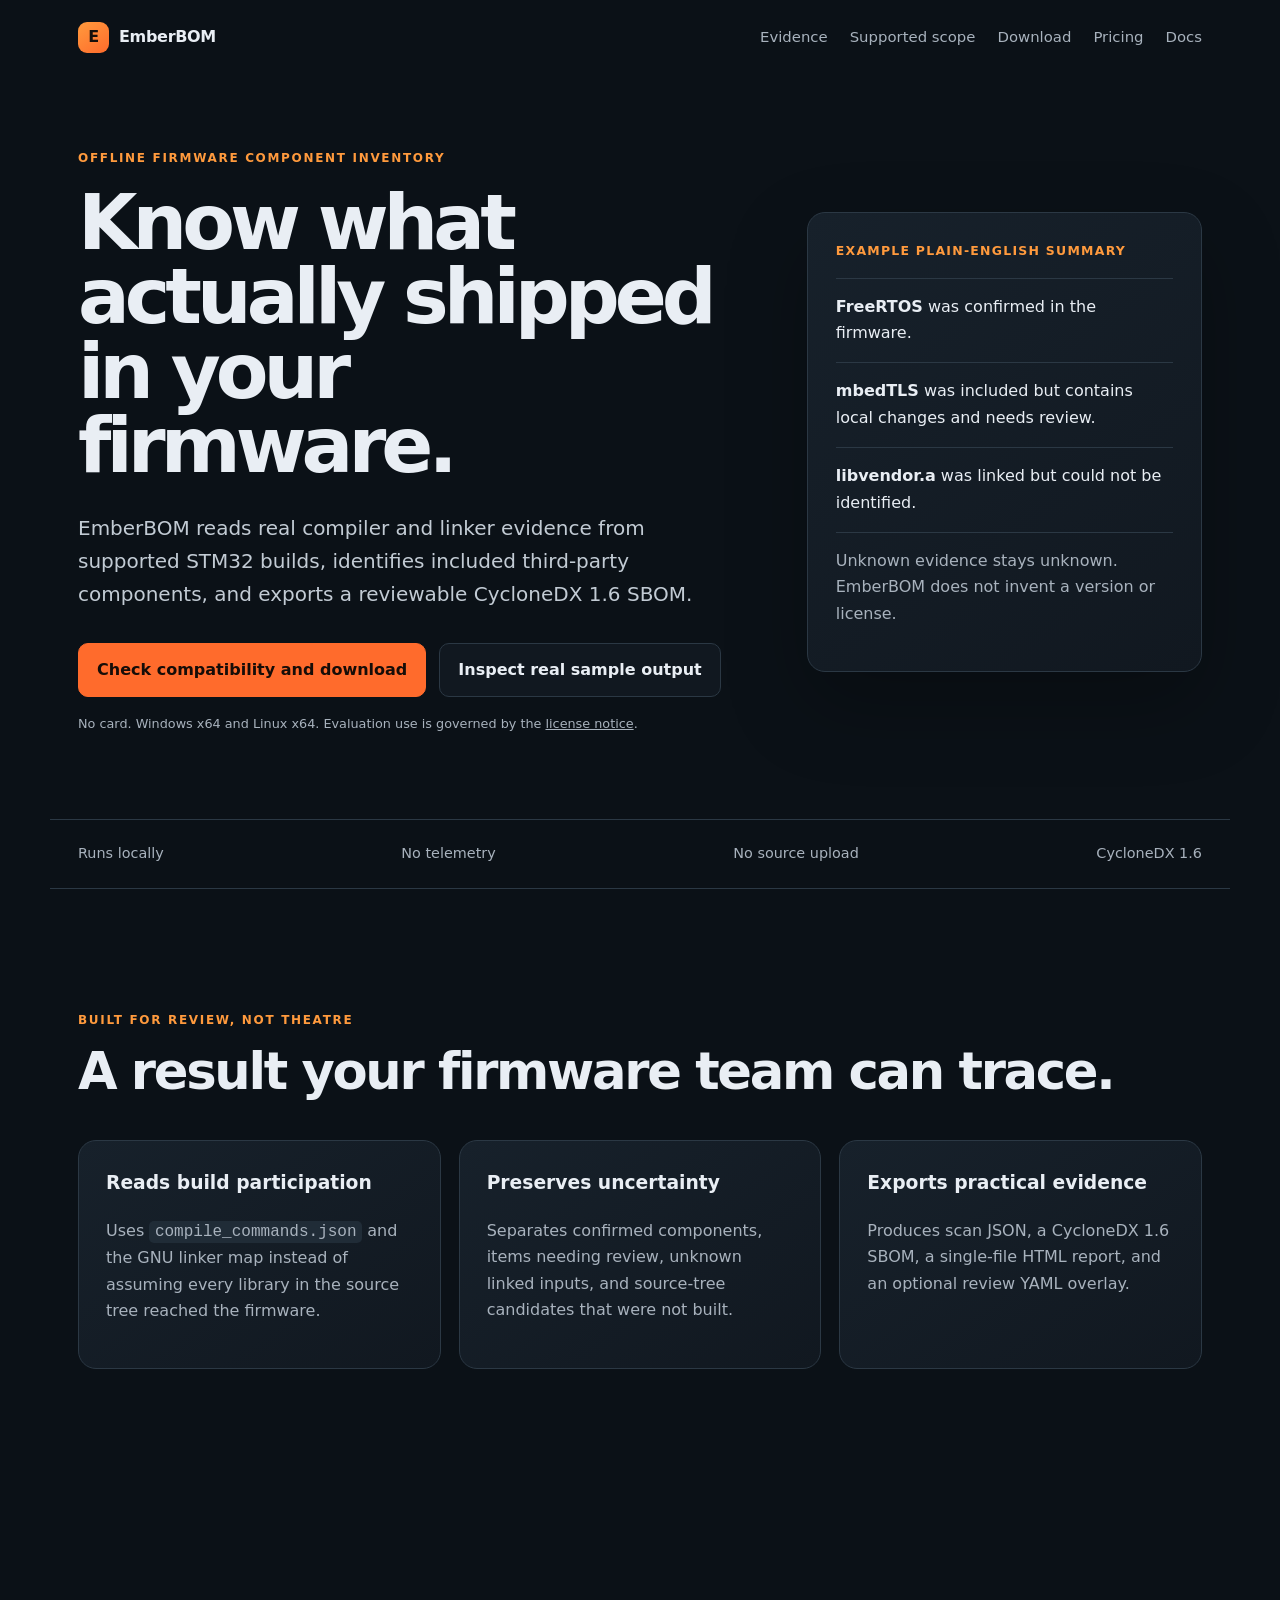
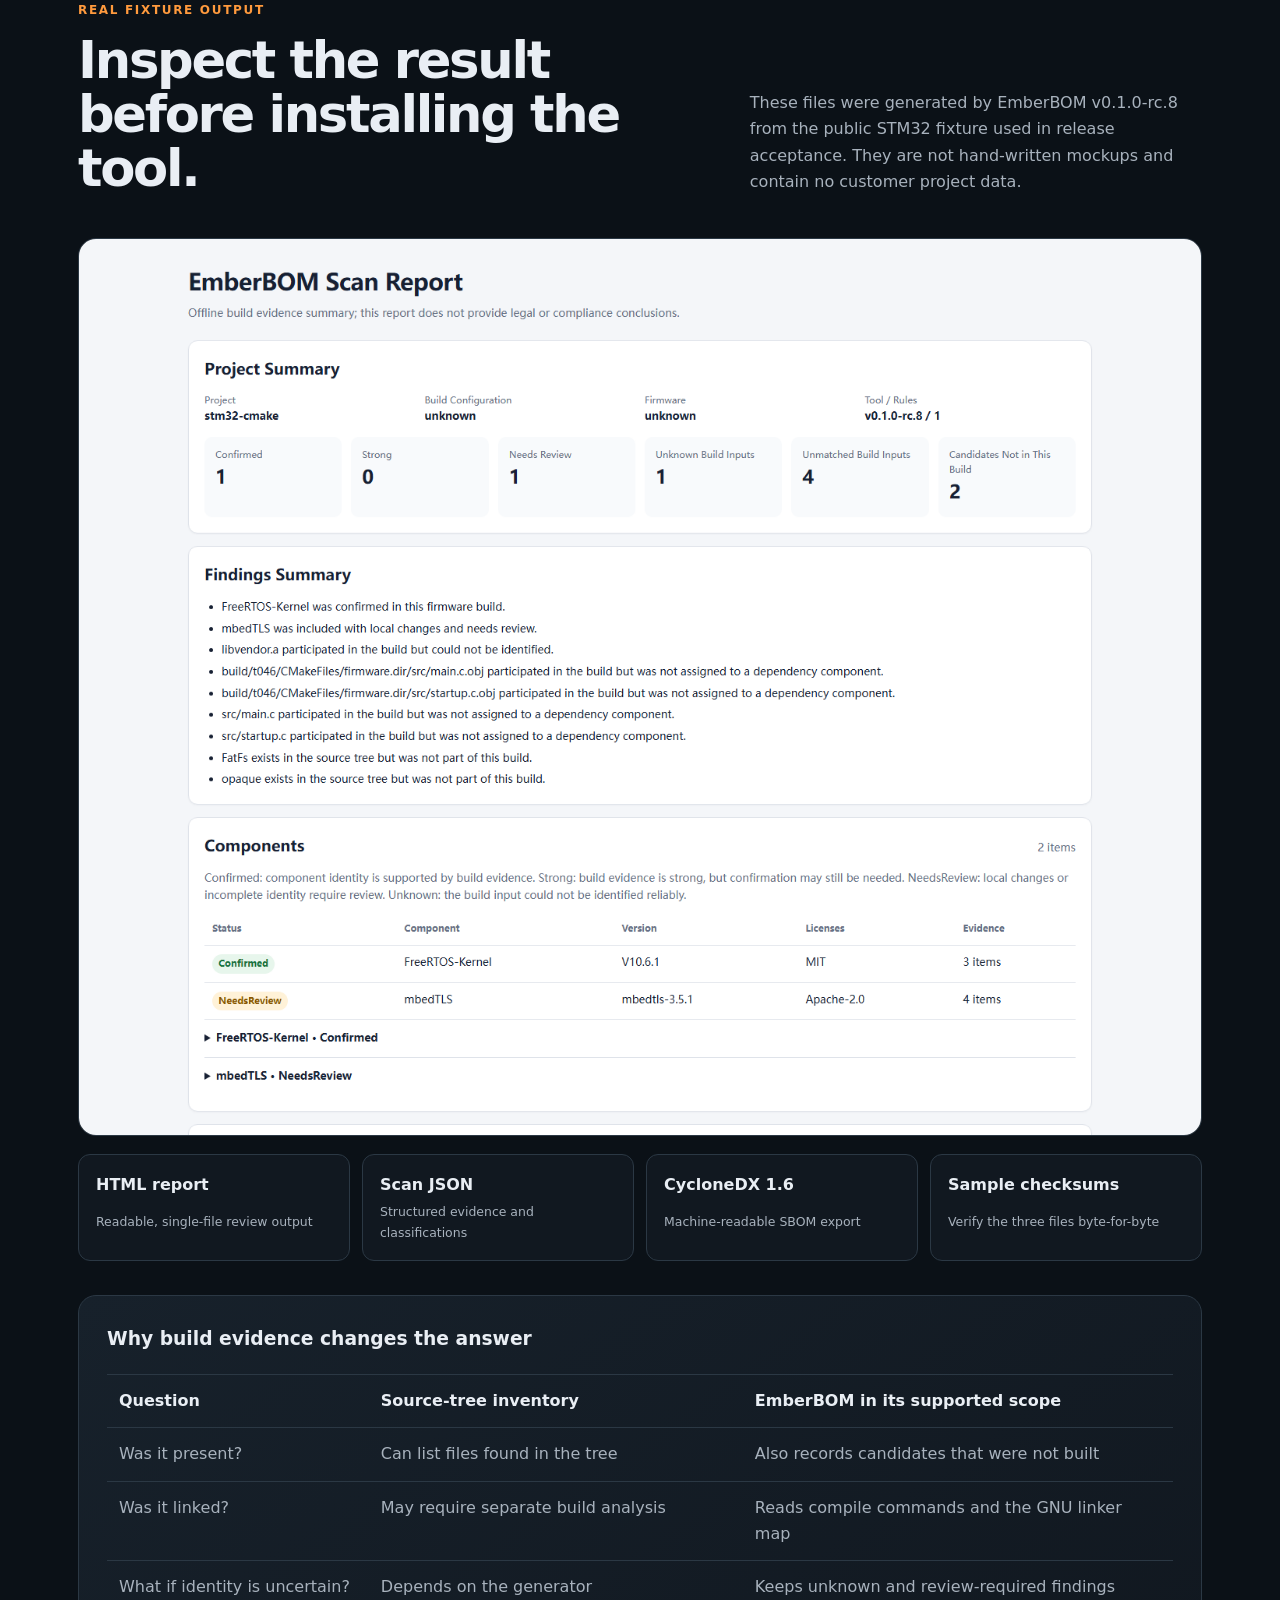
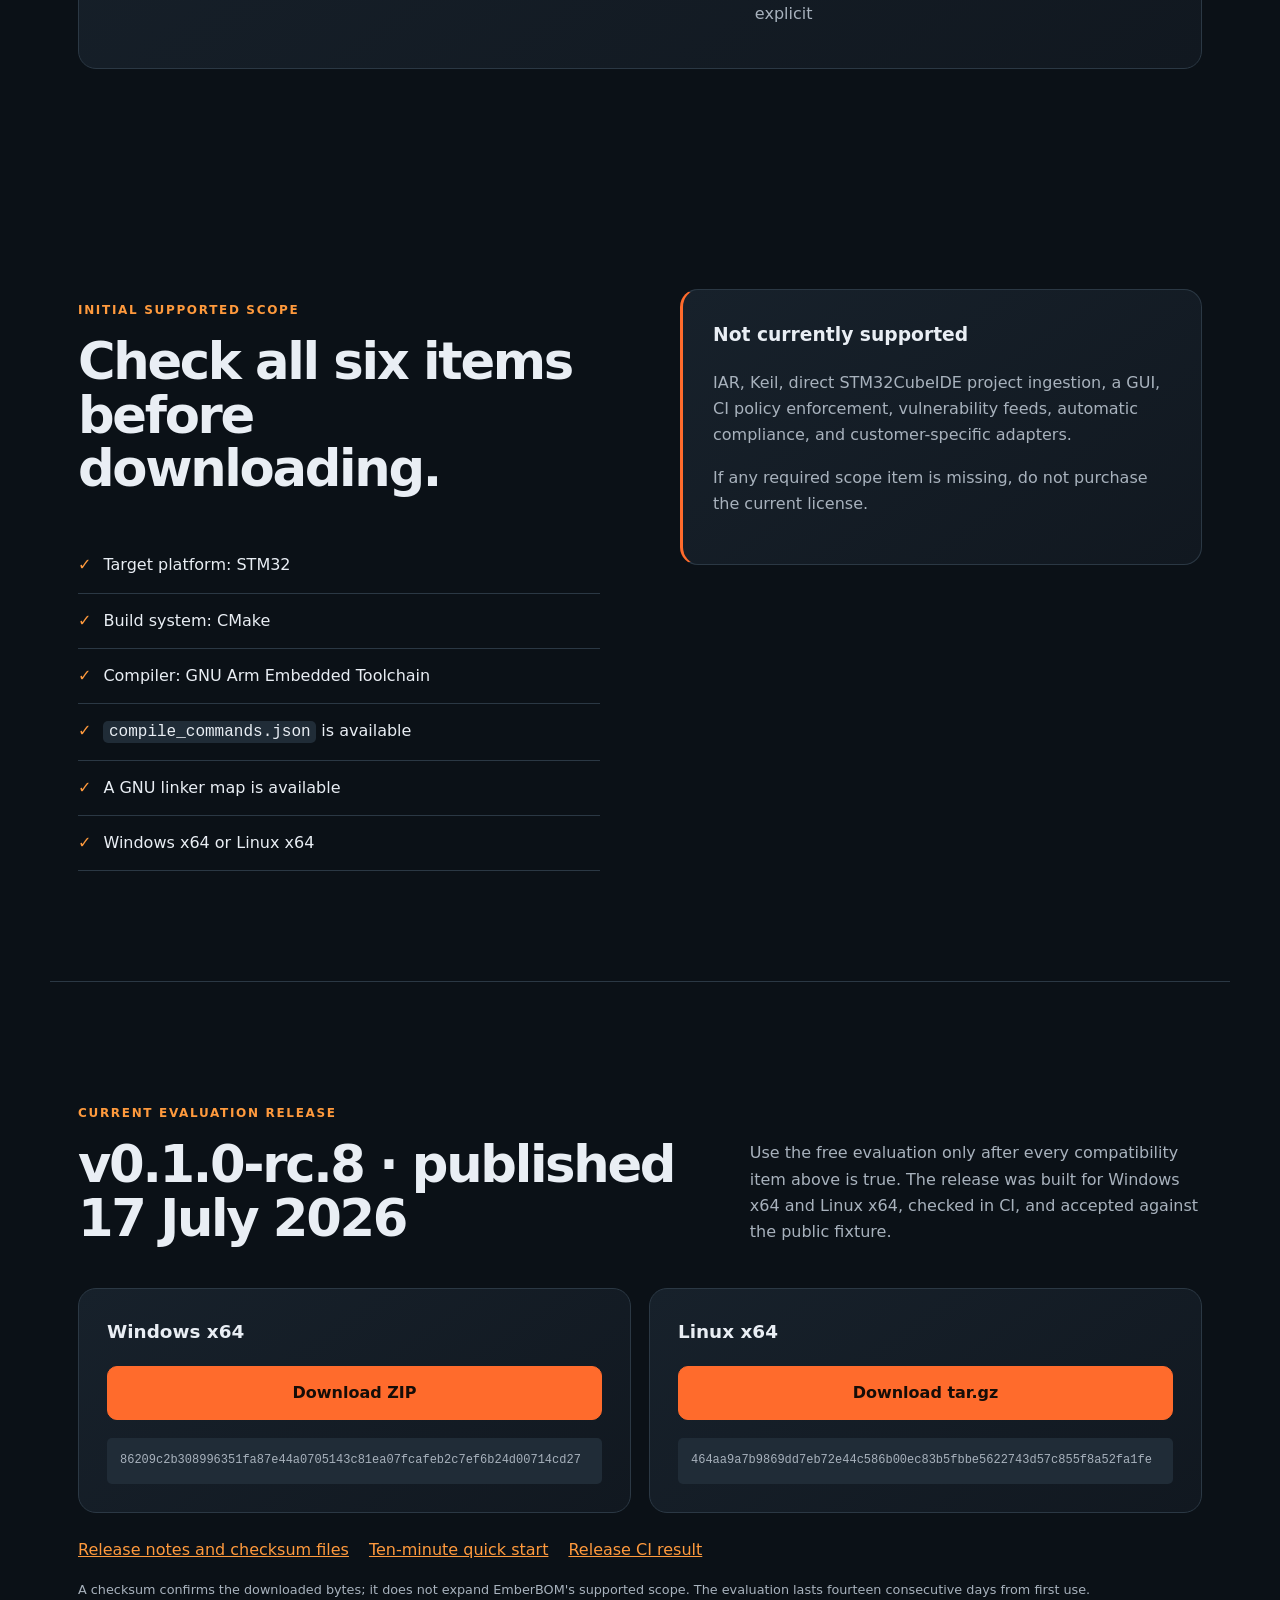
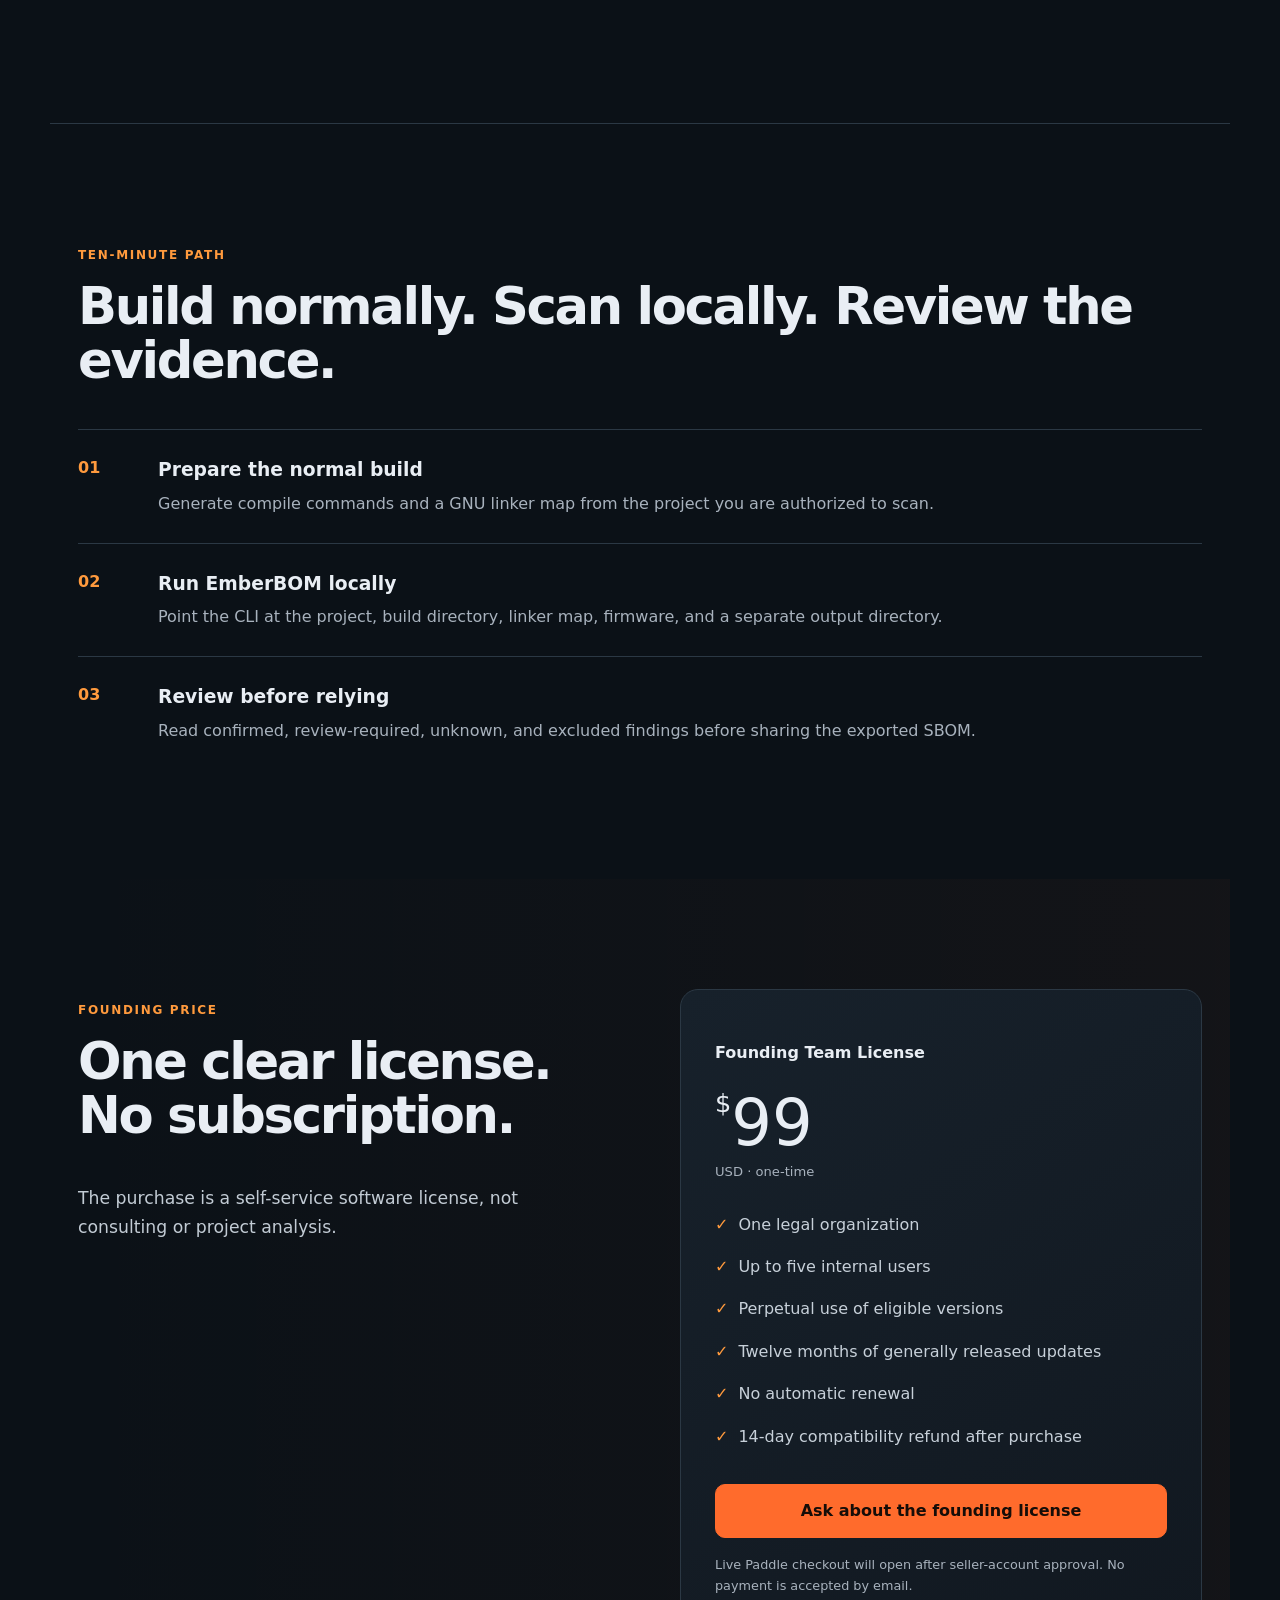
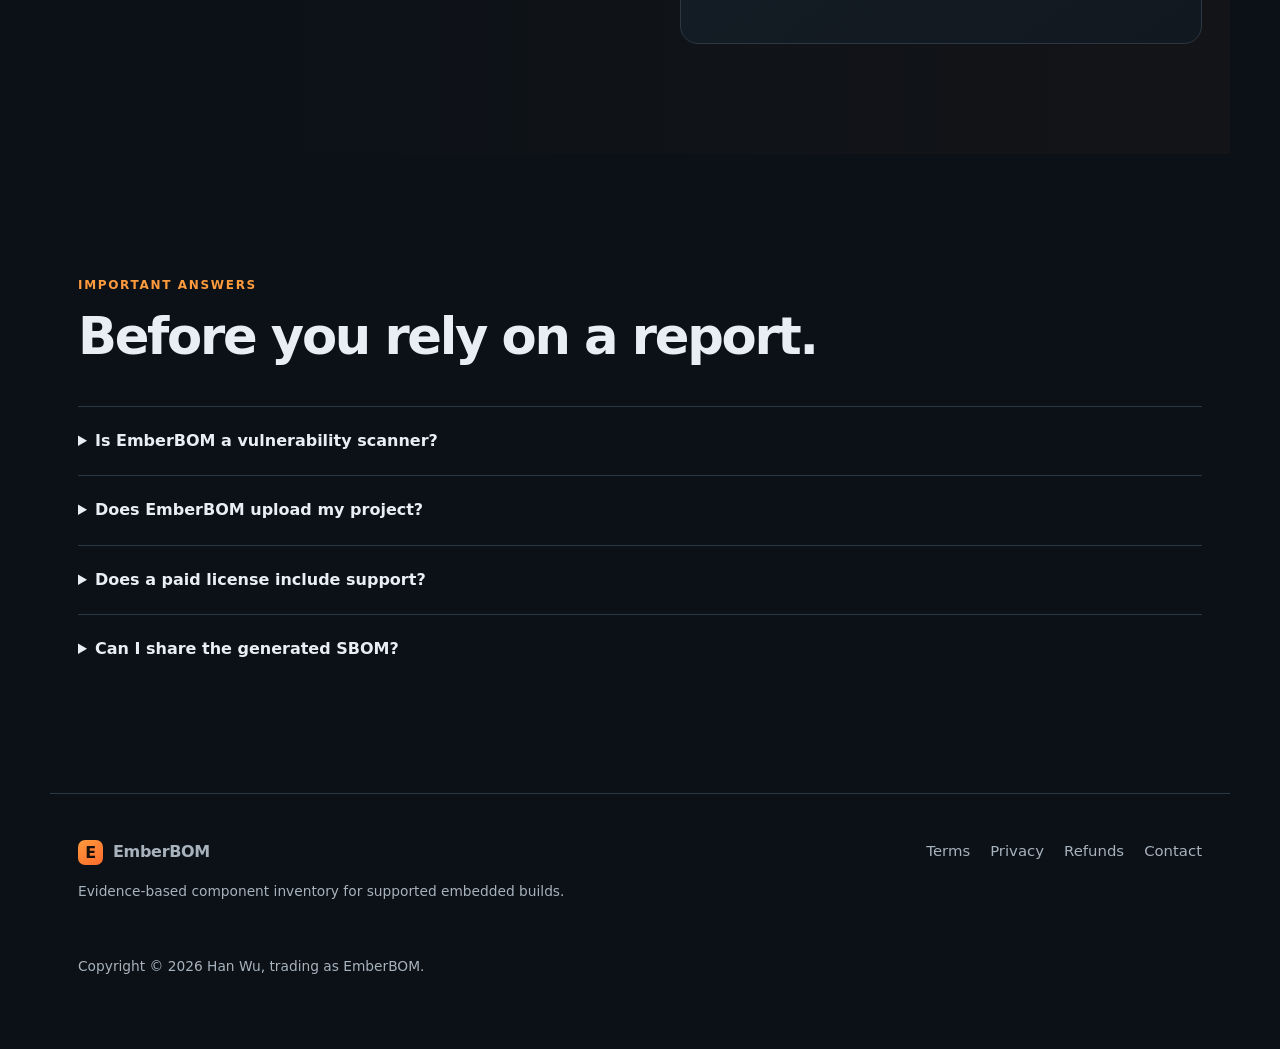
==== index.html @ 8e033c6c "Prepare EmberBOM website for launch" ====
<!doctype html>
<html lang="en">
<head>
  <meta charset="utf-8">
  <meta name="viewport" content="width=device-width, initial-scale=1">
  <meta name="description" content="EmberBOM reads real STM32 build evidence locally and exports a reviewable CycloneDX SBOM.">
  <meta name="theme-color" content="#171612">
  <meta property="og:type" content="website">
  <meta property="og:site_name" content="EmberBOM">
  <meta property="og:title" content="EmberBOM — Evidence-based SBOMs for embedded firmware">
  <meta property="og:description" content="Read real STM32 build evidence locally and export a reviewable CycloneDX 1.6 SBOM.">
  <meta property="og:url" content="https://emberbom.com/">
  <meta name="twitter:card" content="summary">
  <title>EmberBOM — Evidence-based SBOMs for embedded firmware</title>
  <link rel="canonical" href="https://emberbom.com/">
  <link rel="icon" href="favicon.svg" type="image/svg+xml">
  <link rel="stylesheet" href="styles.css">
</head>
<body>
  <a class="skip-link" href="#main-content">Skip to main content</a>
  <header class="site-header">
    <a class="brand" href="index.html" aria-label="EmberBOM home"><span class="brand-mark">E</span>EmberBOM</a>
    <nav class="desktop-nav" aria-label="Main navigation">
      <a href="#evidence">Evidence</a>
      <a href="#scope">Supported scope</a>
      <a href="#download">Download</a>
      <a href="#pricing">Pricing</a>
      <a href="https://github.com/wuhan528947233-cmyk/EmberBOM/blob/main/docs/05-installation-and-quickstart.md">Docs</a>
    </nav>
    <details class="mobile-menu">
      <summary aria-label="Open navigation">Menu</summary>
      <nav aria-label="Mobile navigation">
        <a href="#evidence">Evidence</a><a href="#scope">Supported scope</a><a href="#download">Download</a><a href="#pricing">Pricing</a><a href="https://github.com/wuhan528947233-cmyk/EmberBOM/blob/main/docs/05-installation-and-quickstart.md">Docs</a><a href="contact.html">Contact</a>
      </nav>
    </details>
  </header>

  <main id="main-content">
    <section class="hero">
      <div class="hero-copy">
        <p class="eyebrow">Offline firmware component inventory</p>
        <h1>Know what actually shipped in your firmware.</h1>
        <p class="lead">EmberBOM reads real compiler and linker evidence from supported STM32 builds, identifies included third-party components, and exports a reviewable CycloneDX 1.6 SBOM.</p>
        <div class="actions">
          <a class="button primary" href="#download">Check compatibility and download</a>
          <a class="button secondary" href="#evidence">Inspect real sample output</a>
        </div>
        <p class="fine-print">No card. Windows x64 and Linux x64. Evaluation use is governed by the <a href="https://github.com/wuhan528947233-cmyk/EmberBOM/blob/main/LICENSE.txt">license notice</a>.</p>
      </div>
      <aside class="evidence-card" aria-label="Example report summary">
        <div class="card-label">Example plain-English summary</div>
        <p><strong>FreeRTOS</strong> was confirmed in the firmware.</p>
        <p><strong>mbedTLS</strong> was included but contains local changes and needs review.</p>
        <p><strong>libvendor.a</strong> was linked but could not be identified.</p>
        <p class="muted">Unknown evidence stays unknown. EmberBOM does not invent a version or license.</p>
      </aside>
    </section>

    <section class="proof-strip" aria-label="Product properties">
      <span>Runs locally</span><span>No telemetry</span><span>No source upload</span><span>CycloneDX 1.6</span>
    </section>

    <section class="section" id="why">
      <p class="eyebrow">Built for review, not theatre</p>
      <h2>A result your firmware team can trace.</h2>
      <div class="grid three">
        <article class="feature"><h3>Reads build participation</h3><p>Uses <code>compile_commands.json</code> and the GNU linker map instead of assuming every library in the source tree reached the firmware.</p></article>
        <article class="feature"><h3>Preserves uncertainty</h3><p>Separates confirmed components, items needing review, unknown linked inputs, and source-tree candidates that were not built.</p></article>
        <article class="feature"><h3>Exports practical evidence</h3><p>Produces scan JSON, a CycloneDX 1.6 SBOM, a single-file HTML report, and an optional review YAML overlay.</p></article>
      </div>
    </section>

    <section class="section evidence-section" id="evidence">
      <div class="section-heading">
        <div>
          <p class="eyebrow">Real fixture output</p>
          <h2>Inspect the result before installing the tool.</h2>
        </div>
        <p class="section-intro">These files were generated by EmberBOM v0.1.0-rc.8 from the public STM32 fixture used in release acceptance. They are not hand-written mockups and contain no customer project data.</p>
      </div>
      <a class="report-preview" href="samples/scan-report.html" aria-label="Open the complete fixture-generated HTML report">
        <img src="assets/rc8-fixture-report.png" alt="Top of an EmberBOM RC8 report showing one confirmed component, one component needing review, one unknown linked input, four unmatched build inputs, and two candidates not in the build" width="1440" height="1150">
      </a>
      <div class="sample-links" aria-label="Download sample outputs">
        <a href="samples/scan-report.html"><strong>HTML report</strong><span>Readable, single-file review output</span></a>
        <a href="samples/scan-result.json" download><strong>Scan JSON</strong><span>Structured evidence and classifications</span></a>
        <a href="samples/bom.cdx.json" download><strong>CycloneDX 1.6</strong><span>Machine-readable SBOM export</span></a>
        <a href="samples/SHA256SUMS.txt" download><strong>Sample checksums</strong><span>Verify the three files byte-for-byte</span></a>
      </div>
      <div class="method-note">
        <h3>Why build evidence changes the answer</h3>
        <div class="comparison" role="table" aria-label="Method comparison">
          <div role="row"><strong role="columnheader">Question</strong><strong role="columnheader">Source-tree inventory</strong><strong role="columnheader">EmberBOM in its supported scope</strong></div>
          <div role="row"><span role="cell">Was it present?</span><span role="cell">Can list files found in the tree</span><span role="cell">Also records candidates that were not built</span></div>
          <div role="row"><span role="cell">Was it linked?</span><span role="cell">May require separate build analysis</span><span role="cell">Reads compile commands and the GNU linker map</span></div>
          <div role="row"><span role="cell">What if identity is uncertain?</span><span role="cell">Depends on the generator</span><span role="cell">Keeps unknown and review-required findings explicit</span></div>
        </div>
      </div>
    </section>

    <section class="section split" id="scope">
      <div>
        <p class="eyebrow">Initial supported scope</p>
        <h2>Check all six items before downloading.</h2>
        <ul class="checklist">
          <li>Target platform: STM32</li>
          <li>Build system: CMake</li>
          <li>Compiler: GNU Arm Embedded Toolchain</li>
          <li><code>compile_commands.json</code> is available</li>
          <li>A GNU linker map is available</li>
          <li>Windows x64 or Linux x64</li>
        </ul>
      </div>
      <aside class="boundary">
        <h3>Not currently supported</h3>
        <p>IAR, Keil, direct STM32CubeIDE project ingestion, a GUI, CI policy enforcement, vulnerability feeds, automatic compliance, and customer-specific adapters.</p>
        <p>If any required scope item is missing, do not purchase the current license.</p>
      </aside>
    </section>

    <section class="section release-section" id="download">
      <div class="section-heading">
        <div>
          <p class="eyebrow">Current evaluation release</p>
          <h2>v0.1.0-rc.8 · published 17 July 2026</h2>
        </div>
        <p class="section-intro">Use the free evaluation only after every compatibility item above is true. The release was built for Windows x64 and Linux x64, checked in CI, and accepted against the public fixture.</p>
      </div>
      <div class="download-grid">
        <article class="download-card">
          <p class="platform">Windows x64</p>
          <a class="button primary full" href="https://github.com/wuhan528947233-cmyk/EmberBOM/releases/download/v0.1.0-rc.8/emberbom_v0.1.0-rc.8_windows_amd64.zip">Download ZIP</a>
          <code>86209c2b308996351fa87e44a0705143c81ea07fcafeb2c7ef6b24d00714cd27</code>
        </article>
        <article class="download-card">
          <p class="platform">Linux x64</p>
          <a class="button primary full" href="https://github.com/wuhan528947233-cmyk/EmberBOM/releases/download/v0.1.0-rc.8/emberbom_v0.1.0-rc.8_linux_amd64.tar.gz">Download tar.gz</a>
          <code>464aa9a7b9869dd7eb72e44c586b00ec83b5fbbe5622743d57c855f8a52fa1fe</code>
        </article>
      </div>
      <div class="release-links">
        <a href="https://github.com/wuhan528947233-cmyk/EmberBOM/releases/tag/v0.1.0-rc.8">Release notes and checksum files</a>
        <a href="https://github.com/wuhan528947233-cmyk/EmberBOM/blob/main/docs/05-installation-and-quickstart.md">Ten-minute quick start</a>
        <a href="https://github.com/wuhan528947233-cmyk/EmberBOM/actions/runs/29578838244">Release CI result</a>
      </div>
      <p class="fine-print">A checksum confirms the downloaded bytes; it does not expand EmberBOM's supported scope. The evaluation lasts fourteen consecutive days from first use.</p>
    </section>

    <section class="section" id="workflow">
      <p class="eyebrow">Ten-minute path</p>
      <h2>Build normally. Scan locally. Review the evidence.</h2>
      <ol class="steps">
        <li><span>01</span><div><h3>Prepare the normal build</h3><p>Generate compile commands and a GNU linker map from the project you are authorized to scan.</p></div></li>
        <li><span>02</span><div><h3>Run EmberBOM locally</h3><p>Point the CLI at the project, build directory, linker map, firmware, and a separate output directory.</p></div></li>
        <li><span>03</span><div><h3>Review before relying</h3><p>Read confirmed, review-required, unknown, and excluded findings before sharing the exported SBOM.</p></div></li>
      </ol>
    </section>

    <section class="section pricing-section" id="pricing">
      <div>
        <p class="eyebrow">Founding price</p>
        <h2>One clear license. No subscription.</h2>
        <p class="lead small">The purchase is a self-service software license, not consulting or project analysis.</p>
      </div>
      <article class="price-card">
        <p class="plan">Founding Team License</p>
        <p class="price"><span>$</span>99 <small>USD · one-time</small></p>
        <ul>
          <li>One legal organization</li>
          <li>Up to five internal users</li>
          <li>Perpetual use of eligible versions</li>
          <li>Twelve months of generally released updates</li>
          <li>No automatic renewal</li>
          <li>14-day compatibility refund after purchase</li>
        </ul>
        <a class="button primary full" href="mailto:support@emberbom.com?subject=EmberBOM%20Founding%20Team%20License">Ask about the founding license</a>
        <p class="fine-print" id="purchase-status">Live Paddle checkout will open after seller-account approval. No payment is accepted by email.</p>
      </article>
    </section>

    <section class="section faq" id="faq">
      <p class="eyebrow">Important answers</p>
      <h2>Before you rely on a report.</h2>
      <details><summary>Is EmberBOM a vulnerability scanner?</summary><p>No. It inventories component evidence and exports an SBOM. It does not provide vulnerability data or claim that firmware is secure.</p></details>
      <details><summary>Does EmberBOM upload my project?</summary><p>No. The CLI runs locally, has no automatic telemetry, and writes outputs only to the directory you specify.</p></details>
      <details><summary>Does a paid license include support?</summary><p>It includes documentation and access to generally released corrections during the update period. It does not include project inspection, custom configuration, consulting, or a response-time commitment.</p></details>
      <details><summary>Can I share the generated SBOM?</summary><p>Yes. Your organization may use and share the reports and SBOMs it generates, subject to rights and restrictions that apply to its own project and third-party content.</p></details>
    </section>
  </main>

  <footer>
    <div><span class="brand compact"><span class="brand-mark">E</span>EmberBOM</span><p>Evidence-based component inventory for supported embedded builds.</p></div>
    <div class="footer-links"><a href="terms.html">Terms</a><a href="privacy.html">Privacy</a><a href="refund.html">Refunds</a><a href="contact.html">Contact</a></div>
    <p class="copyright">Copyright © 2026 Han Wu, trading as EmberBOM.</p>
  </footer>
</body>
</html>
---- styles.css ----
:root{--ink:#e9eef4;--muted:#a8b2bd;--surface:#111820;--surface-2:#17212b;--line:#2b3844;--ember:#ff6b2c;--ember-2:#ff9a3d;--paper:#0b1117;--max:1180px;color-scheme:dark;font-family:Inter,ui-sans-serif,system-ui,-apple-system,BlinkMacSystemFont,"Segoe UI",sans-serif}*{box-sizing:border-box}html{scroll-behavior:smooth}body{margin:0;background:var(--paper);color:var(--ink);line-height:1.65}a{color:inherit}.skip-link{position:fixed;left:16px;top:12px;z-index:20;transform:translateY(-160%);background:var(--ink);color:var(--paper);padding:10px 14px;border-radius:8px}.skip-link:focus{transform:none}.site-header{max-width:var(--max);margin:auto;padding:22px 28px;display:flex;align-items:center;justify-content:space-between;gap:24px}.brand{display:inline-flex;gap:10px;align-items:center;text-decoration:none;font-weight:800;letter-spacing:-.02em}.brand-mark{display:grid;place-items:center;width:31px;height:31px;border-radius:9px;background:linear-gradient(145deg,var(--ember-2),var(--ember));color:#17100c}.compact{font-size:1rem}.compact .brand-mark{width:25px;height:25px;border-radius:7px}.site-header nav{display:flex;gap:22px}.site-header nav a,.footer-links a{color:var(--muted);text-decoration:none;font-size:.93rem}.site-header nav a:hover,.footer-links a:hover{color:var(--ink)}.mobile-menu{display:none;position:relative}.mobile-menu summary{cursor:pointer;list-style:none;border:1px solid var(--line);border-radius:8px;padding:8px 12px;font-weight:750}.mobile-menu summary::-webkit-details-marker{display:none}.mobile-menu nav{position:absolute;right:0;top:48px;z-index:10;min-width:220px;padding:10px;display:grid;background:var(--surface-2);border:1px solid var(--line);border-radius:12px;box-shadow:0 20px 45px rgba(0,0,0,.35)}.mobile-menu nav a{padding:10px 12px;border-radius:7px}.mobile-menu nav a:hover{background:var(--surface)}a:focus-visible,summary:focus-visible{outline:3px solid var(--ember-2);outline-offset:3px}main{overflow:hidden}.hero{max-width:var(--max);margin:62px auto 72px;padding:0 28px;display:grid;grid-template-columns:1.25fr .75fr;gap:70px;align-items:center}.hero-copy,.evidence-card{min-width:0}.eyebrow{text-transform:uppercase;letter-spacing:.14em;color:var(--ember-2);font-size:.75rem;font-weight:800}.hero h1{font-size:clamp(3rem,6vw,5.8rem);line-height:.97;letter-spacing:-.065em;margin:17px 0 28px;max-width:850px}.lead{color:#c2cbd4;font-size:1.25rem;max-width:750px}.lead.small{font-size:1.08rem}.actions{display:flex;gap:13px;flex-wrap:wrap;margin-top:32px}.button{display:inline-flex;align-items:center;justify-content:center;border-radius:10px;padding:13px 18px;text-decoration:none;font-weight:750;border:1px solid var(--line)}.button.primary{background:var(--ember);border-color:var(--ember);color:#160d08}.button.primary:hover{background:var(--ember-2)}.button.secondary{background:var(--surface)}.full{width:100%}.fine-print{font-size:.8rem;color:var(--muted);margin-top:16px}.evidence-card,.boundary,.price-card,.feature,.download-card,.method-note{background:linear-gradient(145deg,var(--surface-2),var(--surface));border:1px solid var(--line);border-radius:18px}.evidence-card{padding:28px;box-shadow:0 32px 80px rgba(0,0,0,.25)}.evidence-card p{border-top:1px solid var(--line);padding-top:15px}.evidence-card .card-label{color:var(--ember-2);font-size:.78rem;text-transform:uppercase;letter-spacing:.1em;font-weight:800}.muted{color:var(--muted)}.proof-strip{max-width:var(--max);padding:22px 28px;margin:auto;border-top:1px solid var(--line);border-bottom:1px solid var(--line);display:flex;justify-content:space-between;color:var(--muted);font-size:.9rem}.section{max-width:var(--max);margin:0 auto;padding:110px 28px}.section h2,.legal h1{font-size:clamp(2.1rem,4vw,3.7rem);line-height:1.05;letter-spacing:-.045em;margin:14px 0 42px}.section-heading{display:grid;grid-template-columns:1.15fr .85fr;gap:60px;align-items:end}.section-intro{color:var(--muted);margin:0 0 42px}.grid.three{display:grid;grid-template-columns:repeat(3,1fr);gap:18px}.feature{padding:27px}.feature h3,.boundary h3,.steps h3{margin-top:0}.feature p,.boundary p,.steps p{color:var(--muted)}.split,.pricing-section{display:grid;grid-template-columns:1fr 1fr;gap:80px;align-items:start}.checklist{list-style:none;padding:0;margin:35px 0 0}.checklist li{padding:14px 0;border-bottom:1px solid var(--line)}.checklist li:before{content:"✓";color:var(--ember-2);font-weight:900;margin-right:12px}.boundary{padding:30px;border-left:3px solid var(--ember)}code{font-family:"SFMono-Regular",Consolas,monospace;background:#202c37;border-radius:5px;padding:.12em .35em}.report-preview{display:block;overflow:hidden;border:1px solid var(--line);border-radius:18px;background:#f4f6fa}.report-preview img{display:block;width:100%;height:auto}.sample-links{display:grid;grid-template-columns:repeat(4,1fr);gap:12px;margin:18px 0 34px}.sample-links a{display:grid;gap:4px;padding:17px;border:1px solid var(--line);border-radius:12px;background:var(--surface);text-decoration:none}.sample-links a:hover{border-color:var(--ember)}.sample-links span{font-size:.78rem;color:var(--muted)}.method-note{padding:28px}.method-note h3{margin-top:0}.comparison{display:grid;gap:0}.comparison [role=row]{display:grid;grid-template-columns:.7fr 1fr 1.15fr;border-top:1px solid var(--line)}.comparison [role=cell],.comparison [role=columnheader]{padding:13px 12px}.comparison [role=cell]{color:var(--muted)}.steps{list-style:none;padding:0;margin:0}.steps li{display:grid;grid-template-columns:60px 1fr;gap:20px;padding:25px 0;border-top:1px solid var(--line)}.steps li>span{color:var(--ember-2);font-weight:900}.steps h3{margin-bottom:5px}.steps p{margin:0}.release-section{border-top:1px solid var(--line);border-bottom:1px solid var(--line)}.download-grid{display:grid;grid-template-columns:1fr 1fr;gap:18px}.download-card{padding:28px}.download-card .platform{font-size:1.15rem;font-weight:800;margin-top:0}.download-card code{display:block;overflow-wrap:anywhere;margin-top:18px;padding:13px;font-size:.75rem;color:var(--muted)}.release-links{display:flex;flex-wrap:wrap;gap:20px;margin-top:24px}.release-links a{color:var(--ember-2)}.pricing-section{background:linear-gradient(90deg,transparent,rgba(255,107,44,.035))}.price-card{padding:34px}.plan{font-weight:800}.price{font-size:4rem;line-height:1;margin:24px 0}.price>span{font-size:1.6rem;vertical-align:top}.price small{display:block;font-size:.82rem;color:var(--muted);margin-top:10px}.price-card ul{list-style:none;padding:0;margin:26px 0}.price-card li{padding:8px 0;color:#c7d0d9}.price-card li:before{content:"✓";color:var(--ember-2);margin-right:10px}.faq details{border-top:1px solid var(--line);padding:21px 0}.faq summary{font-weight:750;cursor:pointer}.faq details p{color:var(--muted);max-width:850px}footer{max-width:var(--max);margin:auto;padding:45px 28px 60px;border-top:1px solid var(--line);display:grid;grid-template-columns:1fr auto;gap:25px;color:var(--muted);font-size:.86rem}.footer-links{display:flex;gap:20px}.copyright{grid-column:1/-1}.legal{max-width:860px;margin:50px auto 110px;padding:0 28px}.legal h2{margin-top:40px;font-size:1.35rem}.legal p,.legal li{color:#bdc7d0}.legal .back{display:inline-block;margin-bottom:32px;color:var(--ember-2)}@media(max-width:850px){.site-header{align-items:center}.desktop-nav{display:none!important}.mobile-menu{display:block}.hero,.split,.pricing-section,.section-heading{grid-template-columns:minmax(0,1fr);gap:35px}.section-intro{margin-top:-18px}.hero{margin-top:35px}.grid.three,.download-grid{grid-template-columns:1fr}.sample-links{grid-template-columns:1fr 1fr}.comparison [role=row]{grid-template-columns:1fr}.comparison [role=columnheader]:not(:first-child){display:none}.comparison [role=cell]{padding-top:6px}.comparison [role=cell]:before{display:block;color:var(--ink);font-size:.74rem;font-weight:800;text-transform:uppercase;letter-spacing:.06em}.comparison [role=cell]:nth-child(2):before{content:"Source-tree inventory"}.comparison [role=cell]:nth-child(3):before{content:"EmberBOM"}.proof-strip{display:grid;grid-template-columns:1fr 1fr;gap:12px}.section{padding-top:75px;padding-bottom:75px}footer{grid-template-columns:1fr}.footer-links{flex-wrap:wrap}.hero h1{font-size:3.45rem}}@media(max-width:480px){.site-header,.hero,.section,.proof-strip,footer{padding-left:20px;padding-right:20px}.hero h1{font-size:2.65rem;line-height:1;letter-spacing:-.055em}.lead{font-size:1.08rem}.proof-strip,.sample-links{grid-template-columns:1fr}.price{font-size:3.3rem}.actions .button{width:100%}}
@media(prefers-reduced-motion:reduce){html{scroll-behavior:auto}}
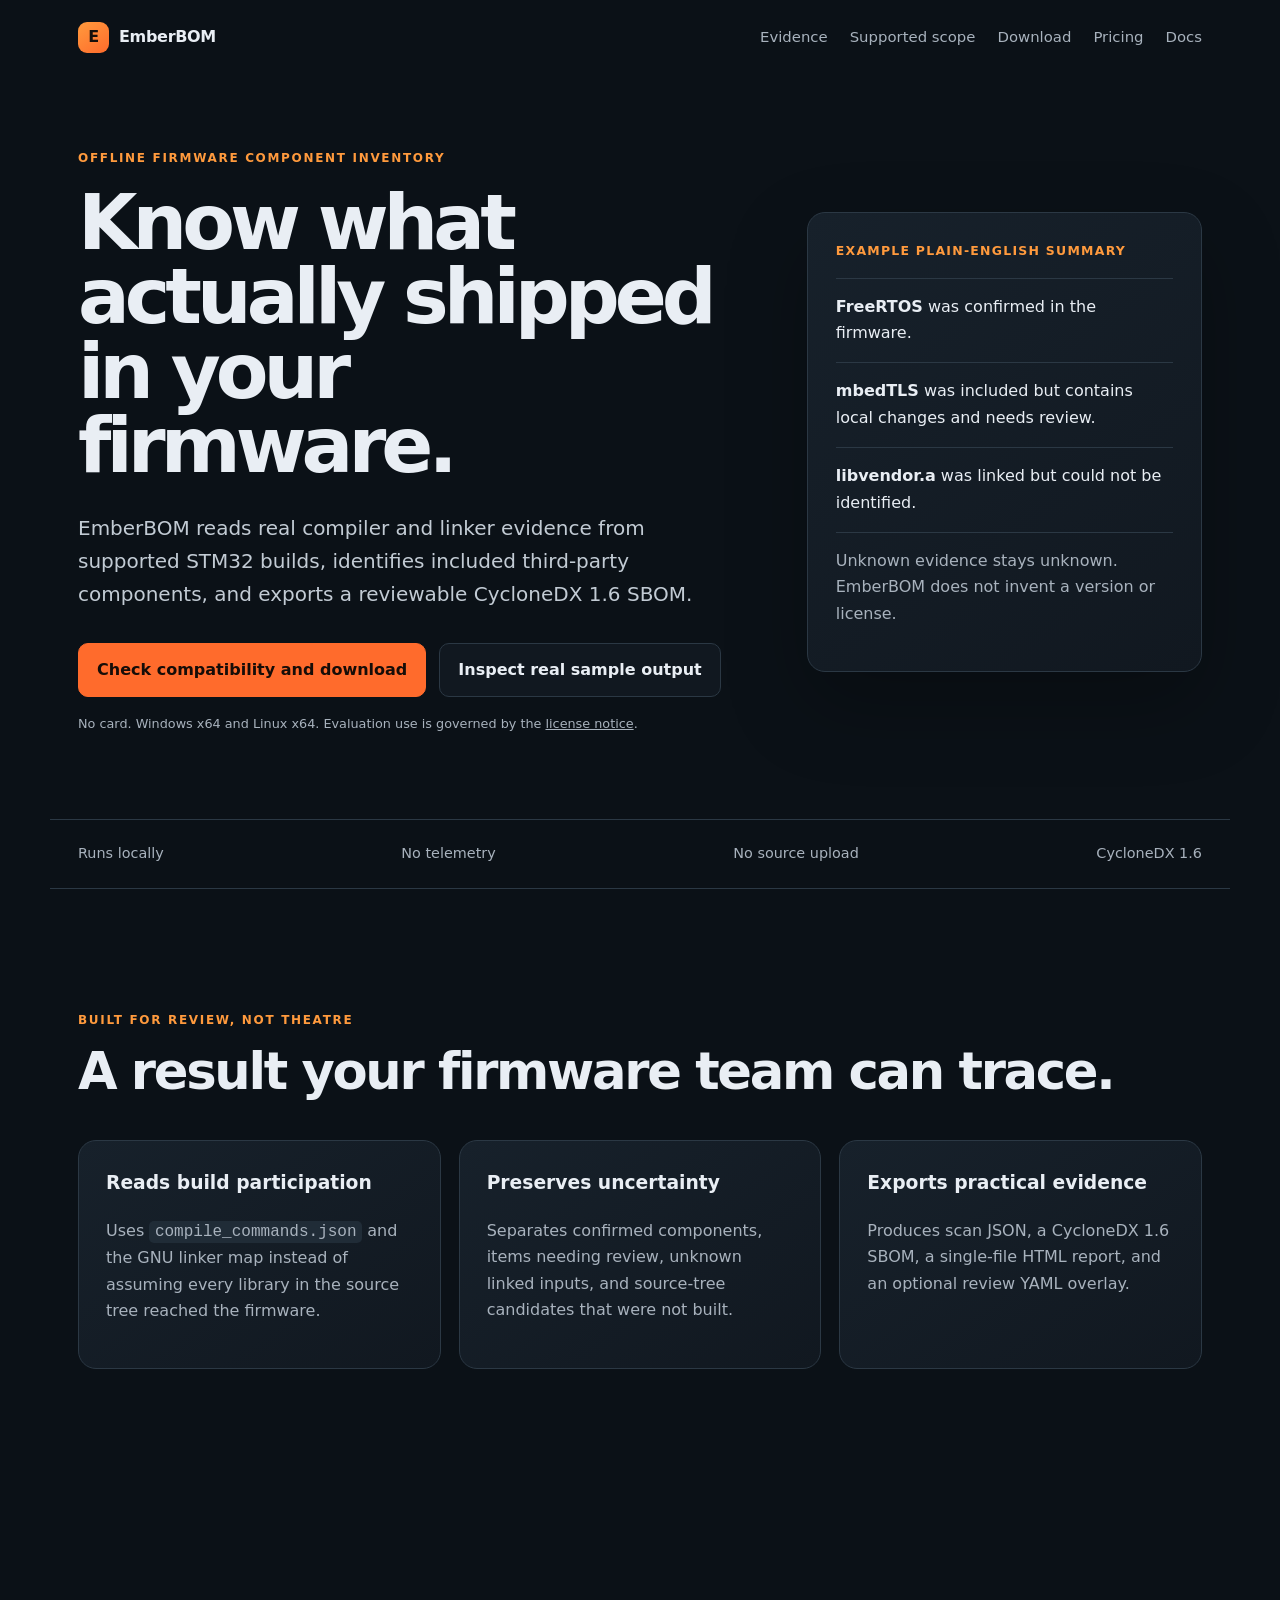
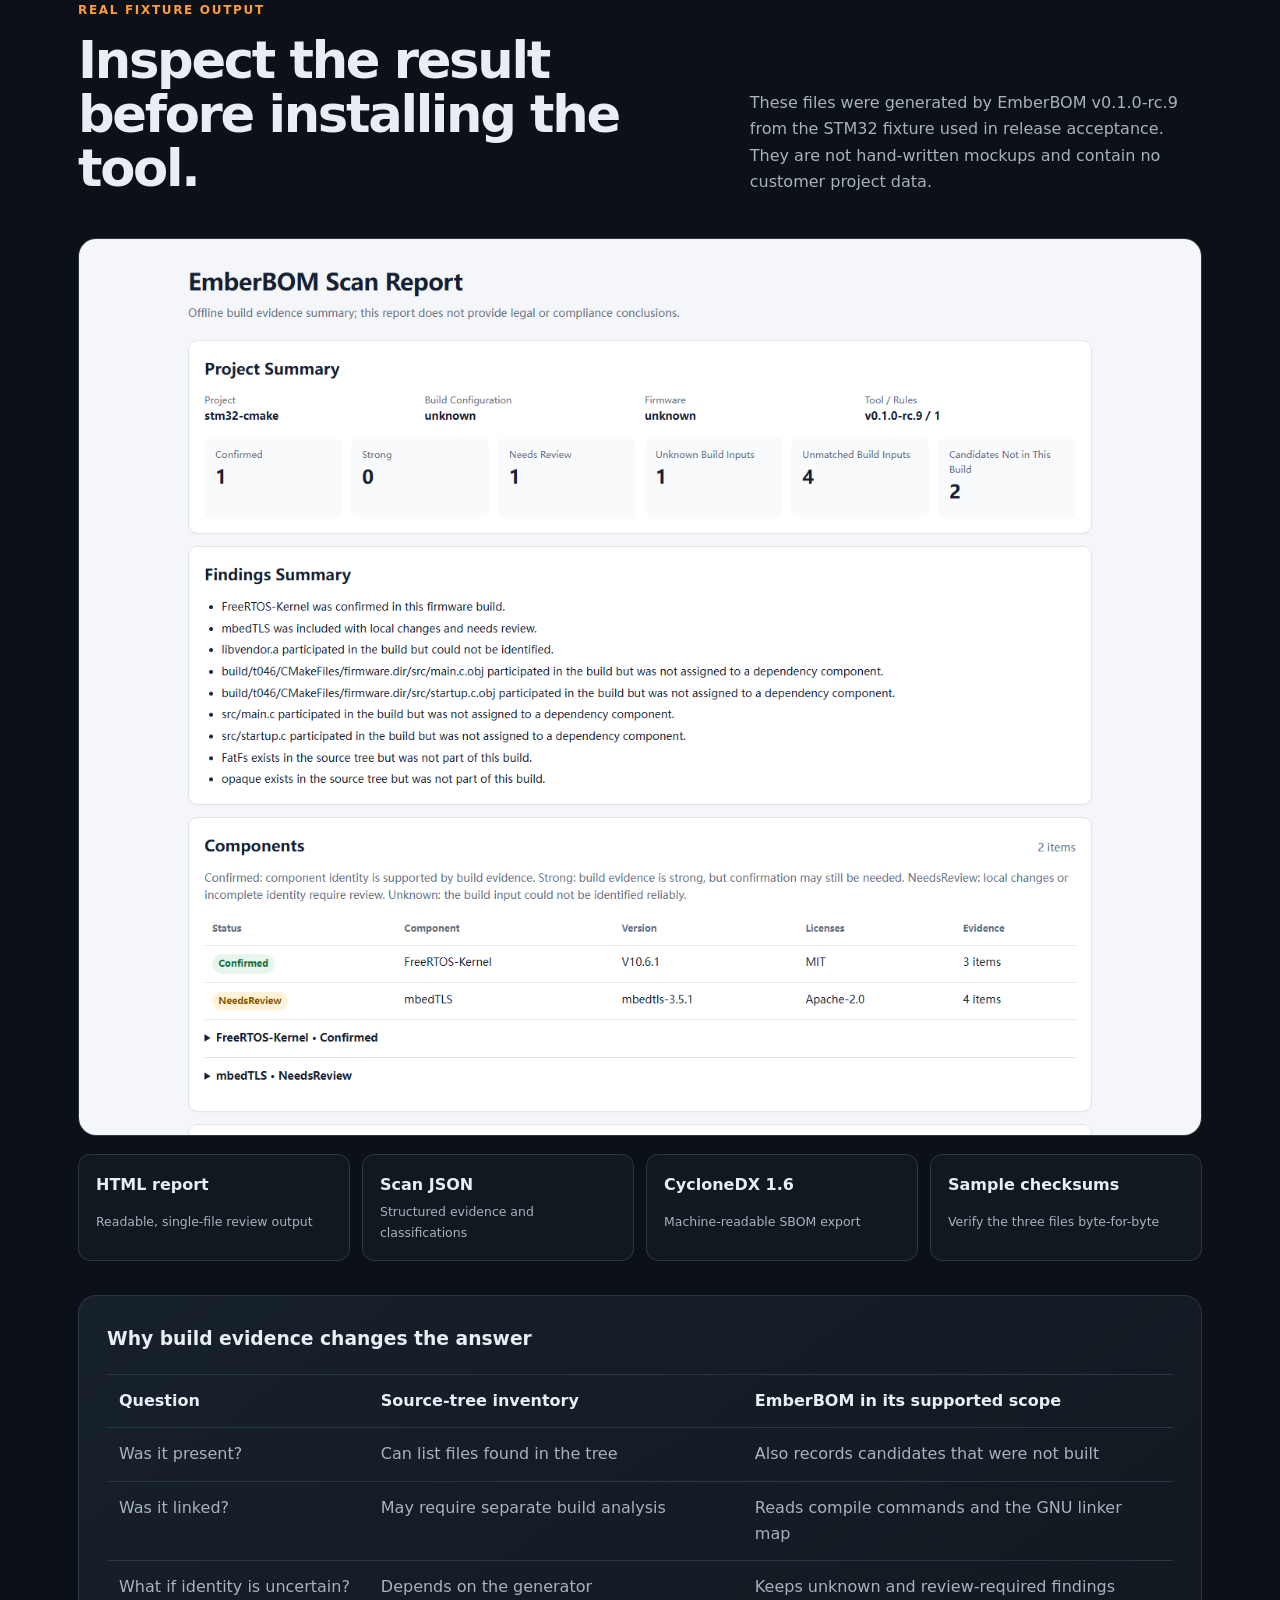
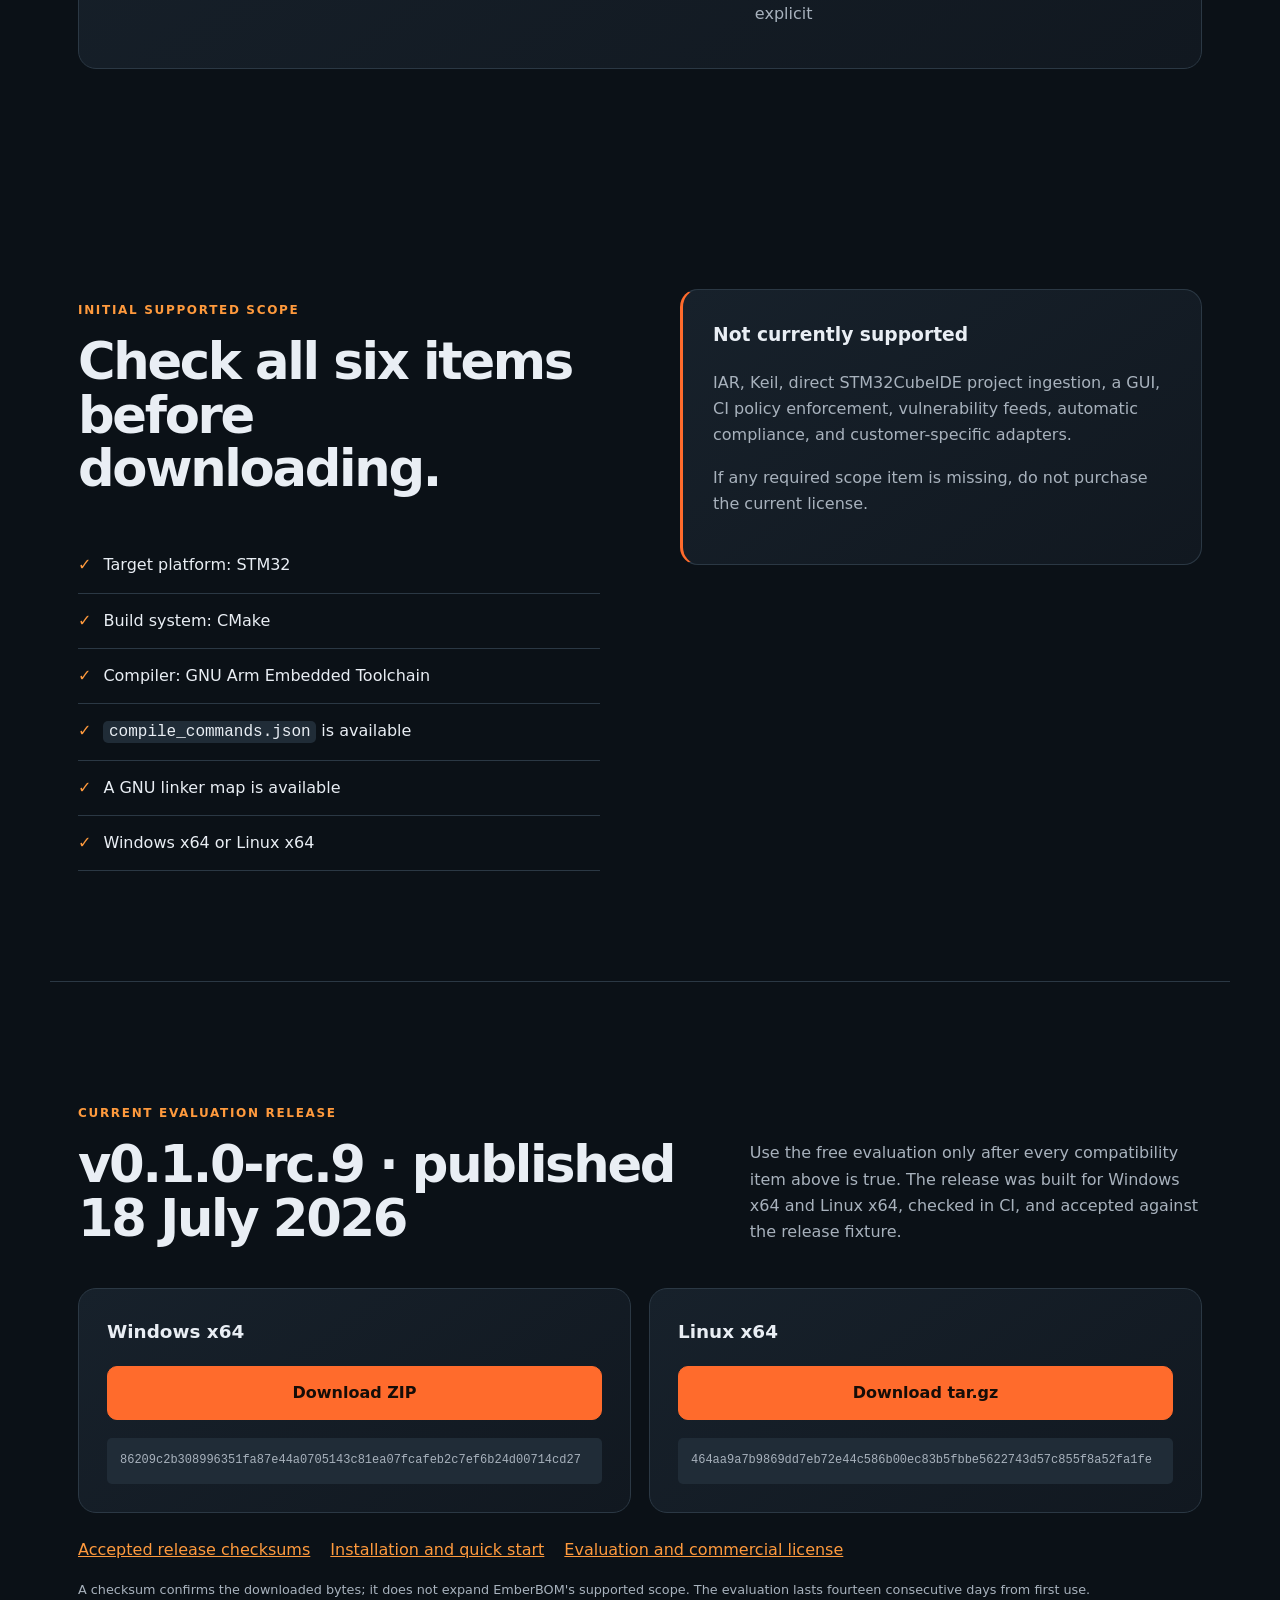
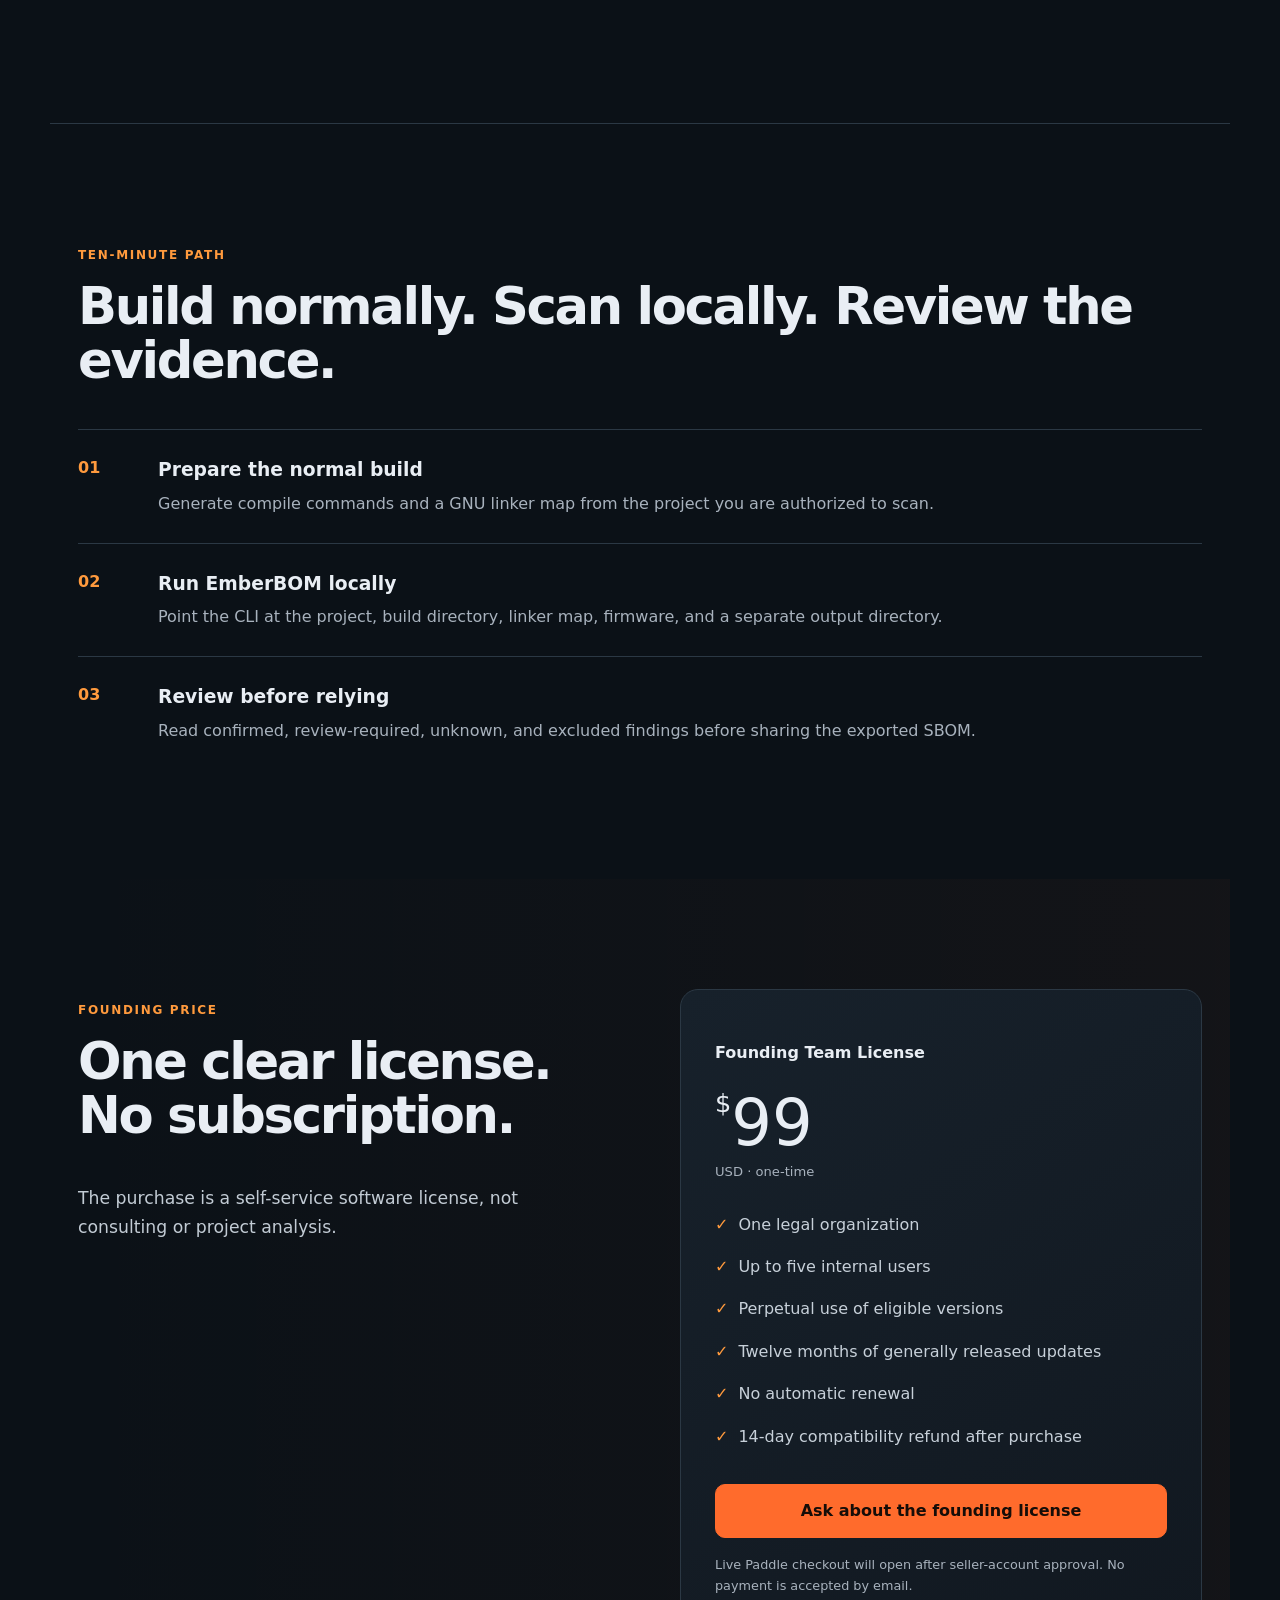
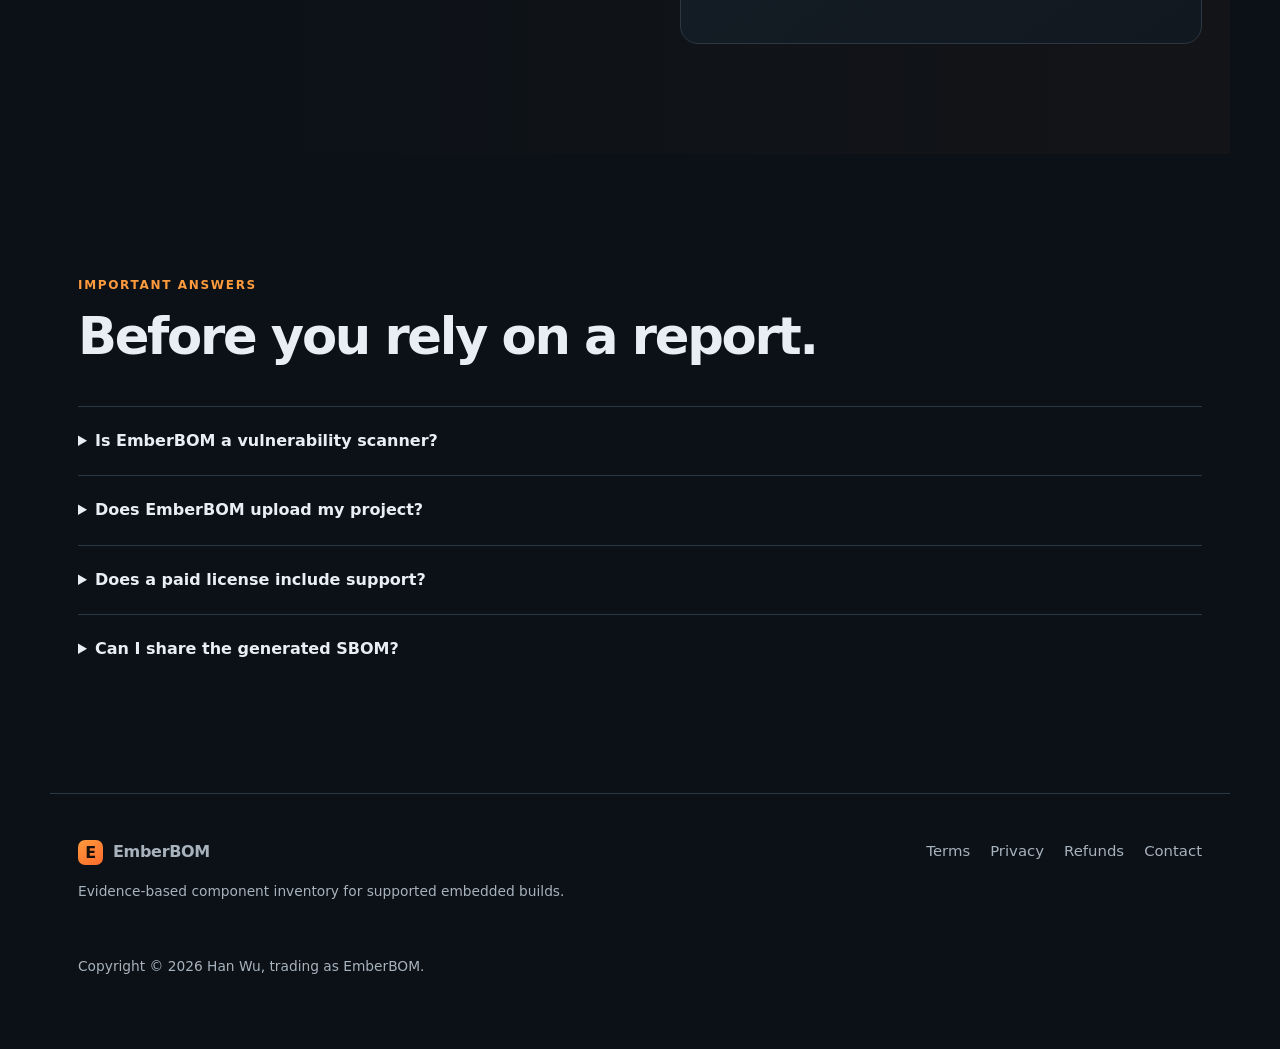
==== commit 4634ff91: "release: publish EmberBOM RC9 website assets" ====
--- a/index.html
+++ b/index.html
@@ -25,12 +25,12 @@
       <a href="#scope">Supported scope</a>
       <a href="#download">Download</a>
       <a href="#pricing">Pricing</a>
-      <a href="https://github.com/wuhan528947233-cmyk/EmberBOM/blob/main/docs/05-installation-and-quickstart.md">Docs</a>
+      <a href="quick-start.html">Docs</a>
     </nav>
     <details class="mobile-menu">
       <summary aria-label="Open navigation">Menu</summary>
       <nav aria-label="Mobile navigation">
-        <a href="#evidence">Evidence</a><a href="#scope">Supported scope</a><a href="#download">Download</a><a href="#pricing">Pricing</a><a href="https://github.com/wuhan528947233-cmyk/EmberBOM/blob/main/docs/05-installation-and-quickstart.md">Docs</a><a href="contact.html">Contact</a>
+        <a href="#evidence">Evidence</a><a href="#scope">Supported scope</a><a href="#download">Download</a><a href="#pricing">Pricing</a><a href="quick-start.html">Docs</a><a href="contact.html">Contact</a>
       </nav>
     </details>
   </header>
@@ -45,7 +45,7 @@
           <a class="button primary" href="#download">Check compatibility and download</a>
           <a class="button secondary" href="#evidence">Inspect real sample output</a>
         </div>
-        <p class="fine-print">No card. Windows x64 and Linux x64. Evaluation use is governed by the <a href="https://github.com/wuhan528947233-cmyk/EmberBOM/blob/main/LICENSE.txt">license notice</a>.</p>
+        <p class="fine-print">No card. Windows x64 and Linux x64. Evaluation use is governed by the <a href="license.txt">license notice</a>.</p>
       </div>
       <aside class="evidence-card" aria-label="Example report summary">
         <div class="card-label">Example plain-English summary</div>
@@ -76,10 +76,10 @@
           <p class="eyebrow">Real fixture output</p>
           <h2>Inspect the result before installing the tool.</h2>
         </div>
-        <p class="section-intro">These files were generated by EmberBOM v0.1.0-rc.8 from the public STM32 fixture used in release acceptance. They are not hand-written mockups and contain no customer project data.</p>
+        <p class="section-intro">These files were generated by EmberBOM v0.1.0-rc.9 from the STM32 fixture used in release acceptance. They are not hand-written mockups and contain no customer project data.</p>
       </div>
       <a class="report-preview" href="samples/scan-report.html" aria-label="Open the complete fixture-generated HTML report">
-        <img src="assets/rc8-fixture-report.png" alt="Top of an EmberBOM RC8 report showing one confirmed component, one component needing review, one unknown linked input, four unmatched build inputs, and two candidates not in the build" width="1440" height="1150">
+        <img src="assets/rc9-fixture-report.png" alt="Top of an EmberBOM RC9 report showing one confirmed component, one component needing review, one unknown linked input, four unmatched build inputs, and two candidates not in the build" width="1440" height="1150">
       </a>
       <div class="sample-links" aria-label="Download sample outputs">
         <a href="samples/scan-report.html"><strong>HTML report</strong><span>Readable, single-file review output</span></a>
@@ -122,26 +122,26 @@
       <div class="section-heading">
         <div>
           <p class="eyebrow">Current evaluation release</p>
-          <h2>v0.1.0-rc.8 · published 17 July 2026</h2>
+          <h2>v0.1.0-rc.9 · published 18 July 2026</h2>
         </div>
-        <p class="section-intro">Use the free evaluation only after every compatibility item above is true. The release was built for Windows x64 and Linux x64, checked in CI, and accepted against the public fixture.</p>
+        <p class="section-intro">Use the free evaluation only after every compatibility item above is true. The release was built for Windows x64 and Linux x64, checked in CI, and accepted against the release fixture.</p>
       </div>
       <div class="download-grid">
         <article class="download-card">
           <p class="platform">Windows x64</p>
-          <a class="button primary full" href="https://github.com/wuhan528947233-cmyk/EmberBOM/releases/download/v0.1.0-rc.8/emberbom_v0.1.0-rc.8_windows_amd64.zip">Download ZIP</a>
+          <a class="button primary full" href="downloads/emberbom_v0.1.0-rc.9_windows_amd64.zip" download>Download ZIP</a>
           <code>86209c2b308996351fa87e44a0705143c81ea07fcafeb2c7ef6b24d00714cd27</code>
         </article>
         <article class="download-card">
           <p class="platform">Linux x64</p>
-          <a class="button primary full" href="https://github.com/wuhan528947233-cmyk/EmberBOM/releases/download/v0.1.0-rc.8/emberbom_v0.1.0-rc.8_linux_amd64.tar.gz">Download tar.gz</a>
+          <a class="button primary full" href="downloads/emberbom_v0.1.0-rc.9_linux_amd64.tar.gz" download>Download tar.gz</a>
           <code>464aa9a7b9869dd7eb72e44c586b00ec83b5fbbe5622743d57c855f8a52fa1fe</code>
         </article>
       </div>
       <div class="release-links">
-        <a href="https://github.com/wuhan528947233-cmyk/EmberBOM/releases/tag/v0.1.0-rc.8">Release notes and checksum files</a>
-        <a href="https://github.com/wuhan528947233-cmyk/EmberBOM/blob/main/docs/05-installation-and-quickstart.md">Ten-minute quick start</a>
-        <a href="https://github.com/wuhan528947233-cmyk/EmberBOM/actions/runs/29578838244">Release CI result</a>
+        <a href="downloads/SHA256SUMS.txt">Accepted release checksums</a>
+        <a href="quick-start.html">Installation and quick start</a>
+        <a href="license.txt">Evaluation and commercial license</a>
       </div>
       <p class="fine-print">A checksum confirms the downloaded bytes; it does not expand EmberBOM's supported scope. The evaluation lasts fourteen consecutive days from first use.</p>
     </section>
--- a/styles.css
+++ b/styles.css
@@ -1,2 +1,3 @@
 :root{--ink:#e9eef4;--muted:#a8b2bd;--surface:#111820;--surface-2:#17212b;--line:#2b3844;--ember:#ff6b2c;--ember-2:#ff9a3d;--paper:#0b1117;--max:1180px;color-scheme:dark;font-family:Inter,ui-sans-serif,system-ui,-apple-system,BlinkMacSystemFont,"Segoe UI",sans-serif}*{box-sizing:border-box}html{scroll-behavior:smooth}body{margin:0;background:var(--paper);color:var(--ink);line-height:1.65}a{color:inherit}.skip-link{position:fixed;left:16px;top:12px;z-index:20;transform:translateY(-160%);background:var(--ink);color:var(--paper);padding:10px 14px;border-radius:8px}.skip-link:focus{transform:none}.site-header{max-width:var(--max);margin:auto;padding:22px 28px;display:flex;align-items:center;justify-content:space-between;gap:24px}.brand{display:inline-flex;gap:10px;align-items:center;text-decoration:none;font-weight:800;letter-spacing:-.02em}.brand-mark{display:grid;place-items:center;width:31px;height:31px;border-radius:9px;background:linear-gradient(145deg,var(--ember-2),var(--ember));color:#17100c}.compact{font-size:1rem}.compact .brand-mark{width:25px;height:25px;border-radius:7px}.site-header nav{display:flex;gap:22px}.site-header nav a,.footer-links a{color:var(--muted);text-decoration:none;font-size:.93rem}.site-header nav a:hover,.footer-links a:hover{color:var(--ink)}.mobile-menu{display:none;position:relative}.mobile-menu summary{cursor:pointer;list-style:none;border:1px solid var(--line);border-radius:8px;padding:8px 12px;font-weight:750}.mobile-menu summary::-webkit-details-marker{display:none}.mobile-menu nav{position:absolute;right:0;top:48px;z-index:10;min-width:220px;padding:10px;display:grid;background:var(--surface-2);border:1px solid var(--line);border-radius:12px;box-shadow:0 20px 45px rgba(0,0,0,.35)}.mobile-menu nav a{padding:10px 12px;border-radius:7px}.mobile-menu nav a:hover{background:var(--surface)}a:focus-visible,summary:focus-visible{outline:3px solid var(--ember-2);outline-offset:3px}main{overflow:hidden}.hero{max-width:var(--max);margin:62px auto 72px;padding:0 28px;display:grid;grid-template-columns:1.25fr .75fr;gap:70px;align-items:center}.hero-copy,.evidence-card{min-width:0}.eyebrow{text-transform:uppercase;letter-spacing:.14em;color:var(--ember-2);font-size:.75rem;font-weight:800}.hero h1{font-size:clamp(3rem,6vw,5.8rem);line-height:.97;letter-spacing:-.065em;margin:17px 0 28px;max-width:850px}.lead{color:#c2cbd4;font-size:1.25rem;max-width:750px}.lead.small{font-size:1.08rem}.actions{display:flex;gap:13px;flex-wrap:wrap;margin-top:32px}.button{display:inline-flex;align-items:center;justify-content:center;border-radius:10px;padding:13px 18px;text-decoration:none;font-weight:750;border:1px solid var(--line)}.button.primary{background:var(--ember);border-color:var(--ember);color:#160d08}.button.primary:hover{background:var(--ember-2)}.button.secondary{background:var(--surface)}.full{width:100%}.fine-print{font-size:.8rem;color:var(--muted);margin-top:16px}.evidence-card,.boundary,.price-card,.feature,.download-card,.method-note{background:linear-gradient(145deg,var(--surface-2),var(--surface));border:1px solid var(--line);border-radius:18px}.evidence-card{padding:28px;box-shadow:0 32px 80px rgba(0,0,0,.25)}.evidence-card p{border-top:1px solid var(--line);padding-top:15px}.evidence-card .card-label{color:var(--ember-2);font-size:.78rem;text-transform:uppercase;letter-spacing:.1em;font-weight:800}.muted{color:var(--muted)}.proof-strip{max-width:var(--max);padding:22px 28px;margin:auto;border-top:1px solid var(--line);border-bottom:1px solid var(--line);display:flex;justify-content:space-between;color:var(--muted);font-size:.9rem}.section{max-width:var(--max);margin:0 auto;padding:110px 28px}.section h2,.legal h1{font-size:clamp(2.1rem,4vw,3.7rem);line-height:1.05;letter-spacing:-.045em;margin:14px 0 42px}.section-heading{display:grid;grid-template-columns:1.15fr .85fr;gap:60px;align-items:end}.section-intro{color:var(--muted);margin:0 0 42px}.grid.three{display:grid;grid-template-columns:repeat(3,1fr);gap:18px}.feature{padding:27px}.feature h3,.boundary h3,.steps h3{margin-top:0}.feature p,.boundary p,.steps p{color:var(--muted)}.split,.pricing-section{display:grid;grid-template-columns:1fr 1fr;gap:80px;align-items:start}.checklist{list-style:none;padding:0;margin:35px 0 0}.checklist li{padding:14px 0;border-bottom:1px solid var(--line)}.checklist li:before{content:"✓";color:var(--ember-2);font-weight:900;margin-right:12px}.boundary{padding:30px;border-left:3px solid var(--ember)}code{font-family:"SFMono-Regular",Consolas,monospace;background:#202c37;border-radius:5px;padding:.12em .35em}.report-preview{display:block;overflow:hidden;border:1px solid var(--line);border-radius:18px;background:#f4f6fa}.report-preview img{display:block;width:100%;height:auto}.sample-links{display:grid;grid-template-columns:repeat(4,1fr);gap:12px;margin:18px 0 34px}.sample-links a{display:grid;gap:4px;padding:17px;border:1px solid var(--line);border-radius:12px;background:var(--surface);text-decoration:none}.sample-links a:hover{border-color:var(--ember)}.sample-links span{font-size:.78rem;color:var(--muted)}.method-note{padding:28px}.method-note h3{margin-top:0}.comparison{display:grid;gap:0}.comparison [role=row]{display:grid;grid-template-columns:.7fr 1fr 1.15fr;border-top:1px solid var(--line)}.comparison [role=cell],.comparison [role=columnheader]{padding:13px 12px}.comparison [role=cell]{color:var(--muted)}.steps{list-style:none;padding:0;margin:0}.steps li{display:grid;grid-template-columns:60px 1fr;gap:20px;padding:25px 0;border-top:1px solid var(--line)}.steps li>span{color:var(--ember-2);font-weight:900}.steps h3{margin-bottom:5px}.steps p{margin:0}.release-section{border-top:1px solid var(--line);border-bottom:1px solid var(--line)}.download-grid{display:grid;grid-template-columns:1fr 1fr;gap:18px}.download-card{padding:28px}.download-card .platform{font-size:1.15rem;font-weight:800;margin-top:0}.download-card code{display:block;overflow-wrap:anywhere;margin-top:18px;padding:13px;font-size:.75rem;color:var(--muted)}.release-links{display:flex;flex-wrap:wrap;gap:20px;margin-top:24px}.release-links a{color:var(--ember-2)}.pricing-section{background:linear-gradient(90deg,transparent,rgba(255,107,44,.035))}.price-card{padding:34px}.plan{font-weight:800}.price{font-size:4rem;line-height:1;margin:24px 0}.price>span{font-size:1.6rem;vertical-align:top}.price small{display:block;font-size:.82rem;color:var(--muted);margin-top:10px}.price-card ul{list-style:none;padding:0;margin:26px 0}.price-card li{padding:8px 0;color:#c7d0d9}.price-card li:before{content:"✓";color:var(--ember-2);margin-right:10px}.faq details{border-top:1px solid var(--line);padding:21px 0}.faq summary{font-weight:750;cursor:pointer}.faq details p{color:var(--muted);max-width:850px}footer{max-width:var(--max);margin:auto;padding:45px 28px 60px;border-top:1px solid var(--line);display:grid;grid-template-columns:1fr auto;gap:25px;color:var(--muted);font-size:.86rem}.footer-links{display:flex;gap:20px}.copyright{grid-column:1/-1}.legal{max-width:860px;margin:50px auto 110px;padding:0 28px}.legal h2{margin-top:40px;font-size:1.35rem}.legal p,.legal li{color:#bdc7d0}.legal .back{display:inline-block;margin-bottom:32px;color:var(--ember-2)}@media(max-width:850px){.site-header{align-items:center}.desktop-nav{display:none!important}.mobile-menu{display:block}.hero,.split,.pricing-section,.section-heading{grid-template-columns:minmax(0,1fr);gap:35px}.section-intro{margin-top:-18px}.hero{margin-top:35px}.grid.three,.download-grid{grid-template-columns:1fr}.sample-links{grid-template-columns:1fr 1fr}.comparison [role=row]{grid-template-columns:1fr}.comparison [role=columnheader]:not(:first-child){display:none}.comparison [role=cell]{padding-top:6px}.comparison [role=cell]:before{display:block;color:var(--ink);font-size:.74rem;font-weight:800;text-transform:uppercase;letter-spacing:.06em}.comparison [role=cell]:nth-child(2):before{content:"Source-tree inventory"}.comparison [role=cell]:nth-child(3):before{content:"EmberBOM"}.proof-strip{display:grid;grid-template-columns:1fr 1fr;gap:12px}.section{padding-top:75px;padding-bottom:75px}footer{grid-template-columns:1fr}.footer-links{flex-wrap:wrap}.hero h1{font-size:3.45rem}}@media(max-width:480px){.site-header,.hero,.section,.proof-strip,footer{padding-left:20px;padding-right:20px}.hero h1{font-size:2.65rem;line-height:1;letter-spacing:-.055em}.lead{font-size:1.08rem}.proof-strip,.sample-links{grid-template-columns:1fr}.price{font-size:3.3rem}.actions .button{width:100%}}
+.docs{max-width:1000px}.docs h2{margin-top:58px;font-size:1.75rem}.docs h3{margin-top:38px}.docs pre{overflow:auto;padding:18px;border:1px solid var(--line);border-radius:12px;background:var(--surface)}.docs pre code{padding:0;background:transparent;color:#dce6ef}.docs table{display:block;width:100%;overflow-x:auto;border-collapse:collapse}.docs th,.docs td{min-width:160px;padding:11px 13px;border:1px solid var(--line);text-align:left;vertical-align:top}.docs th{background:var(--surface-2);color:var(--ink)}.docs blockquote{margin-left:0;padding-left:18px;border-left:3px solid var(--ember);color:var(--muted)}
 @media(prefers-reduced-motion:reduce){html{scroll-behavior:auto}}
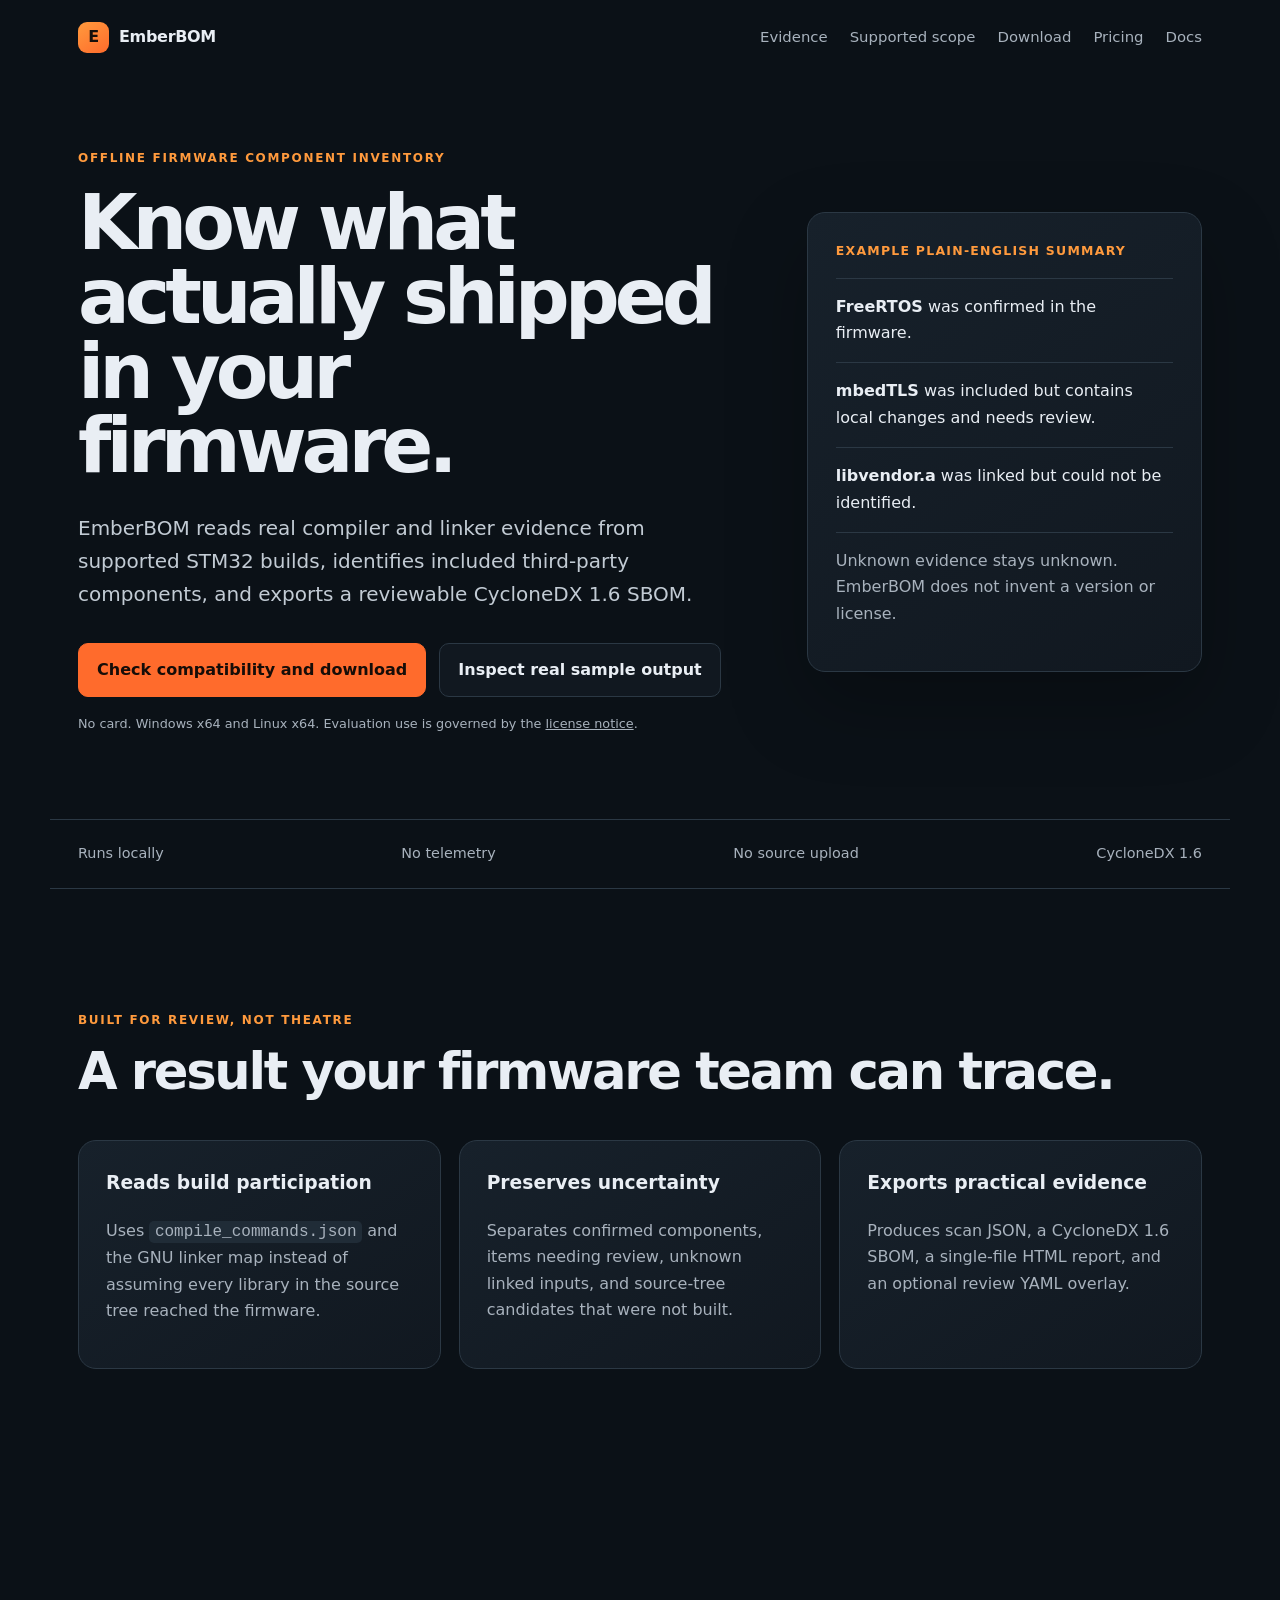
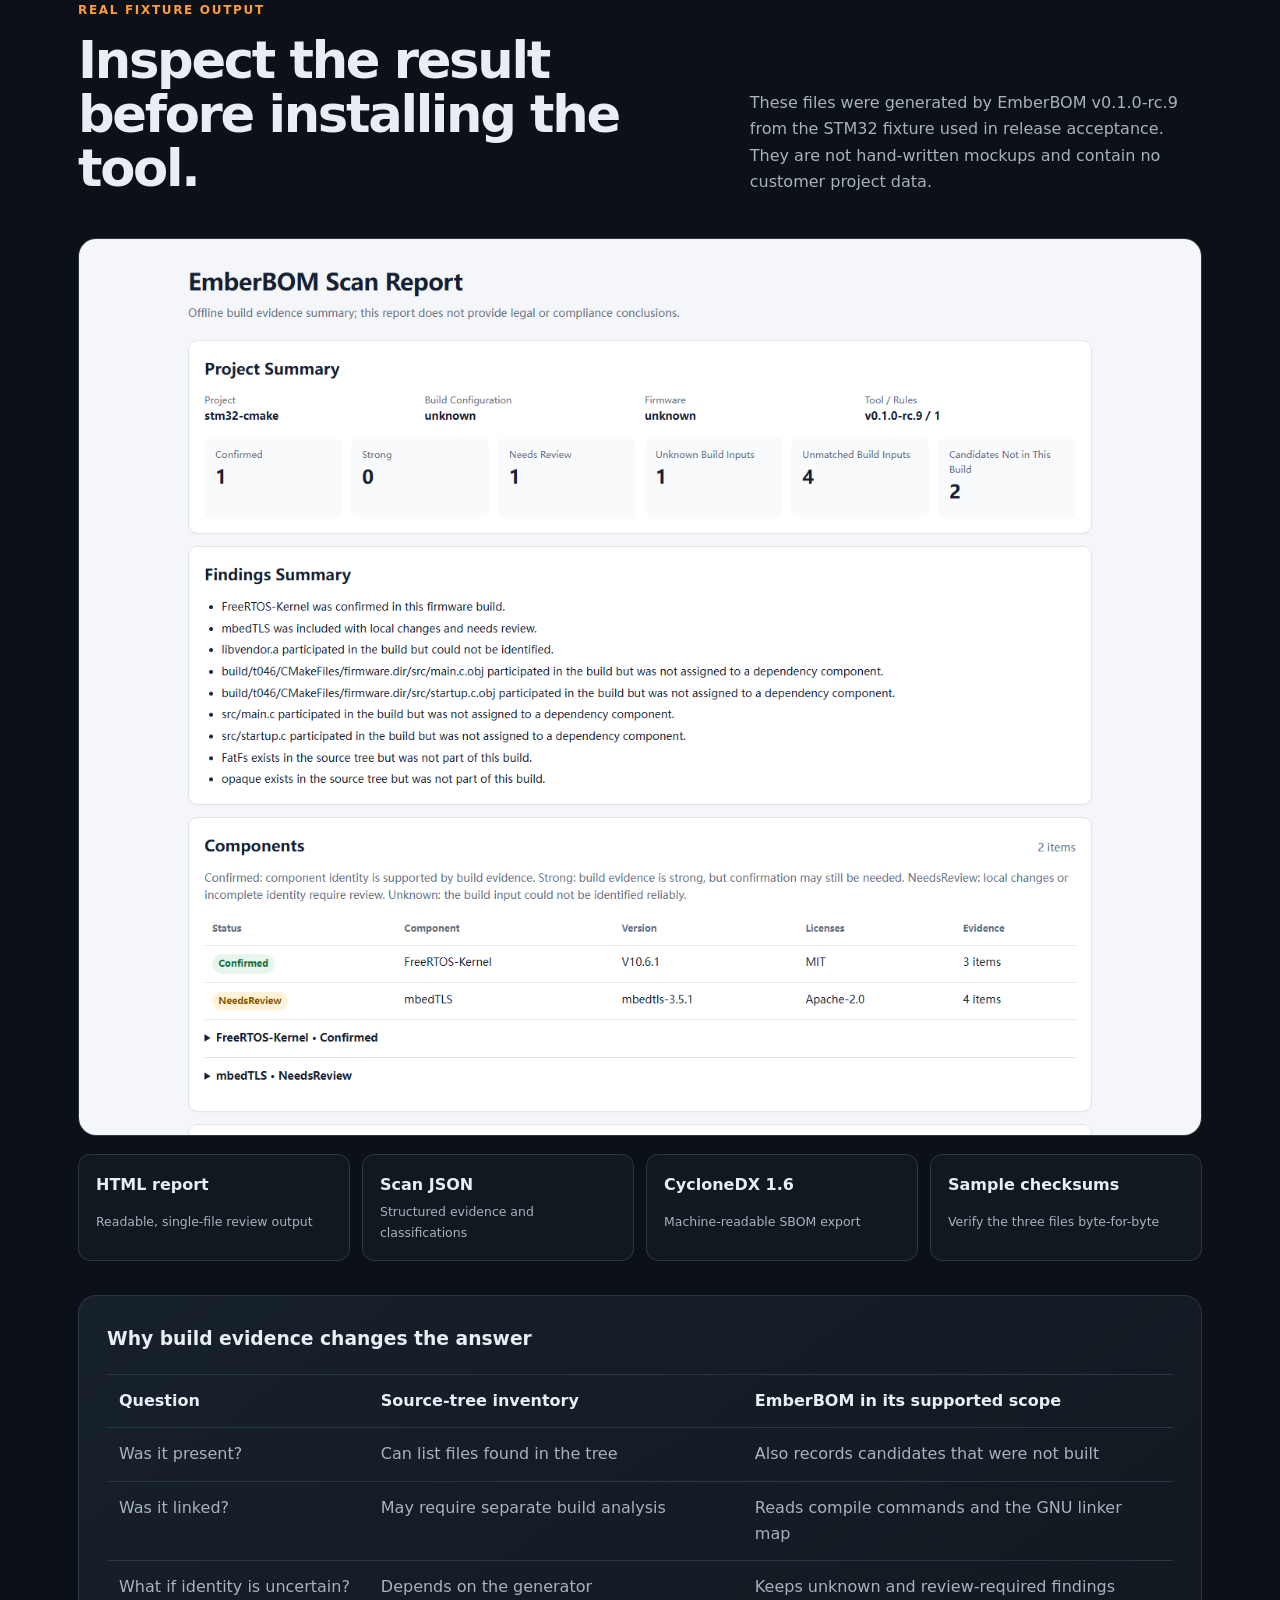
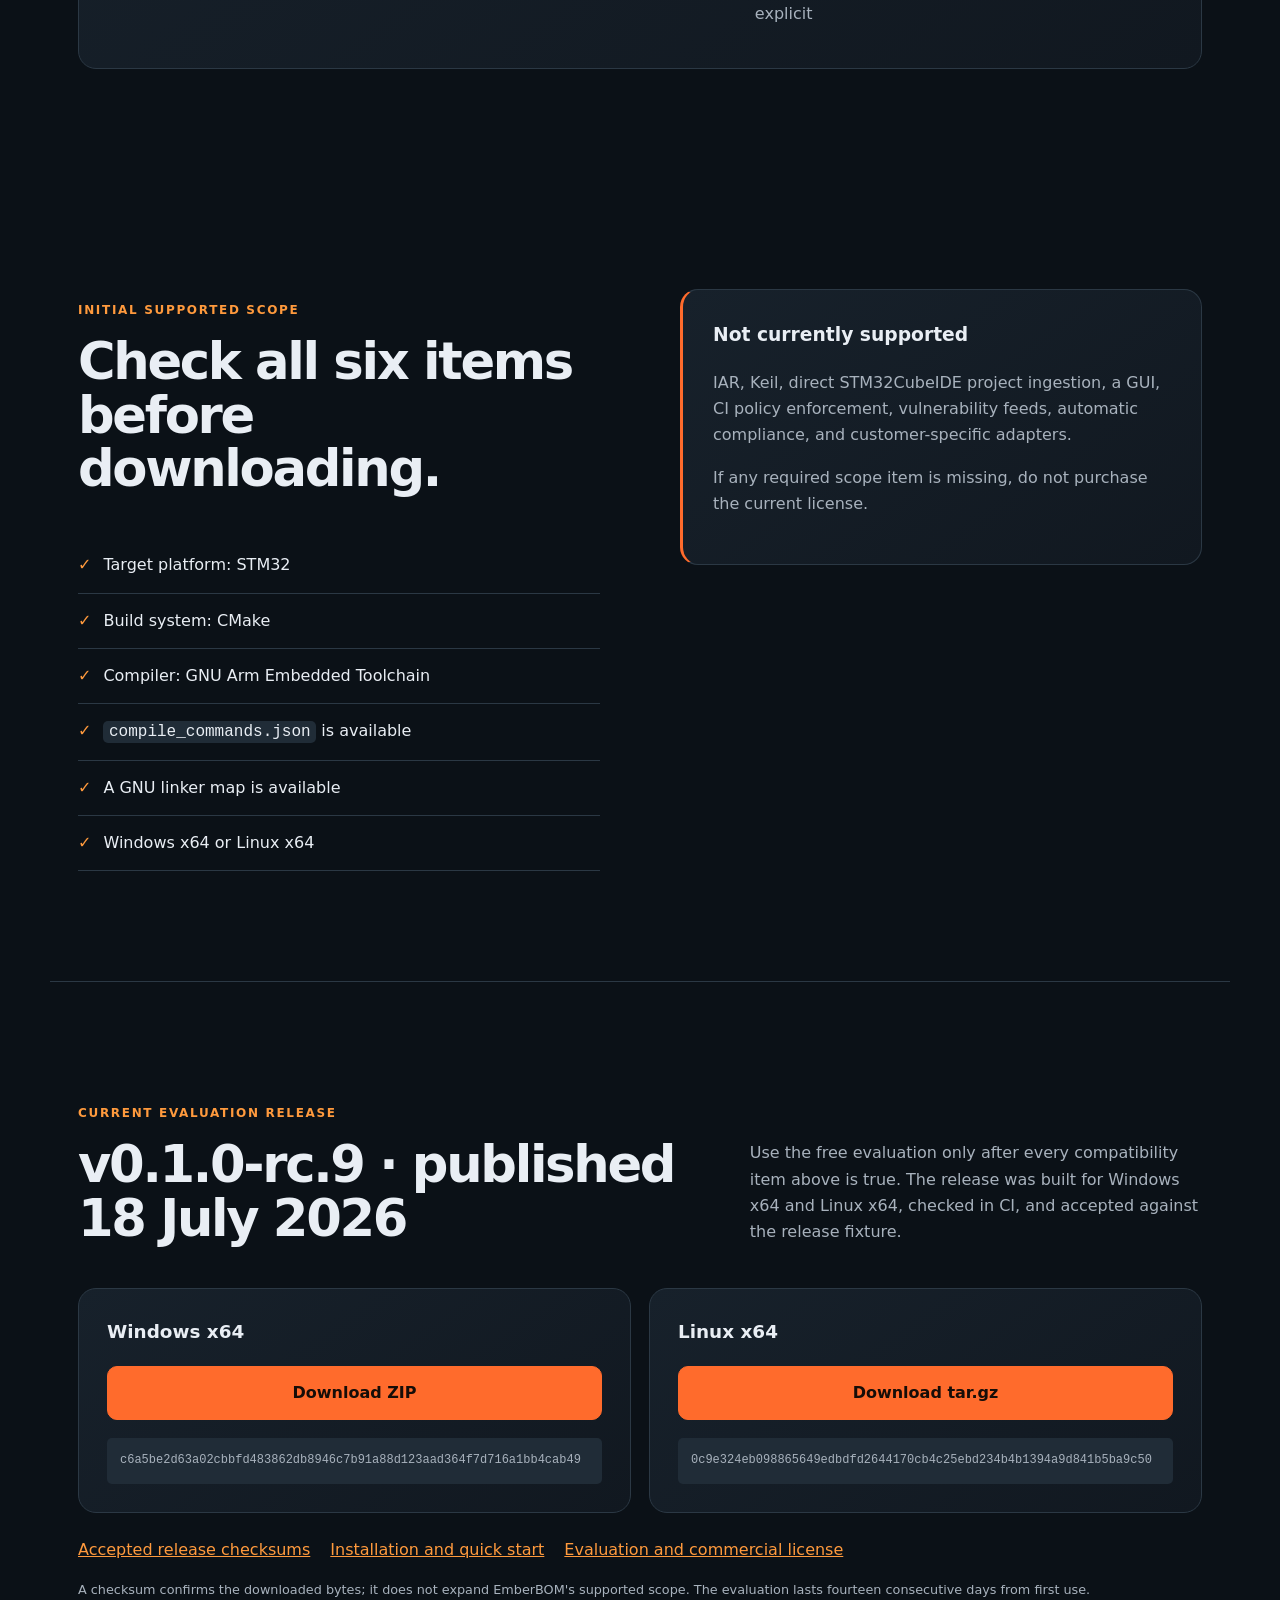
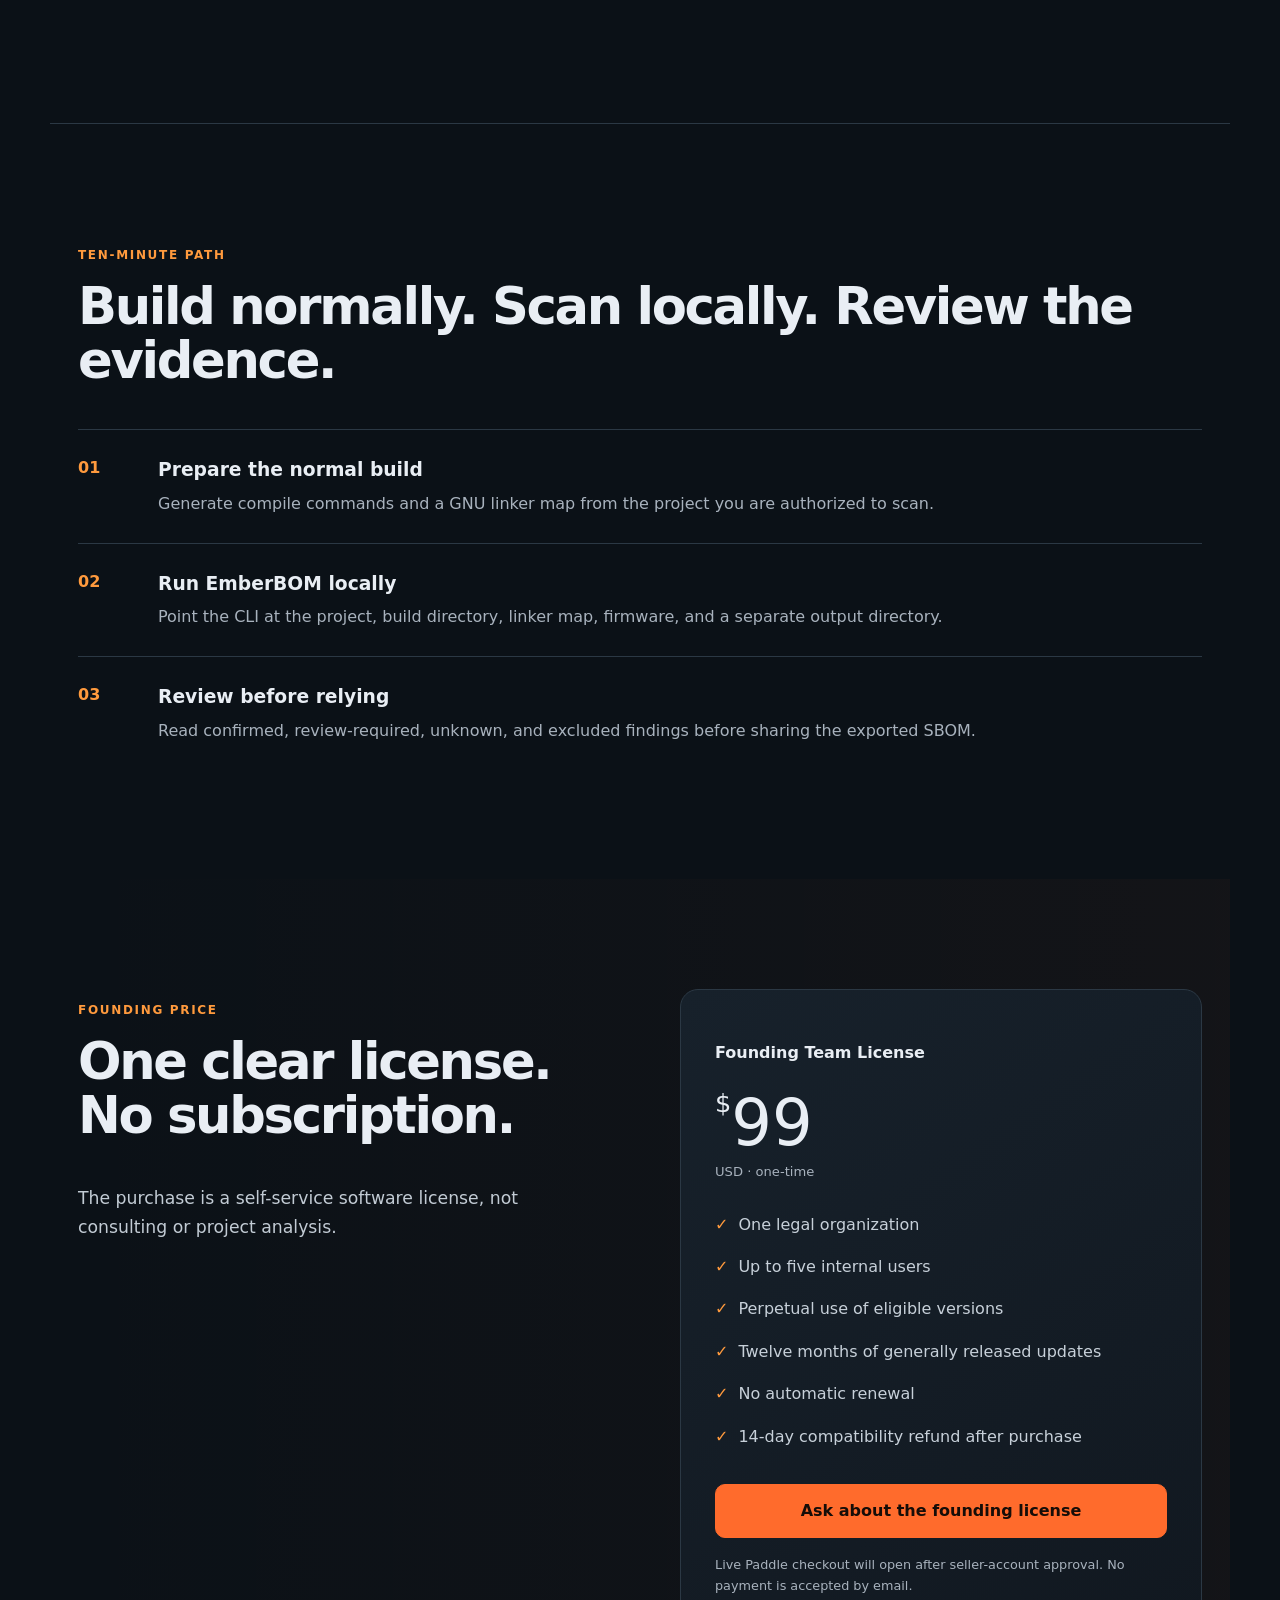
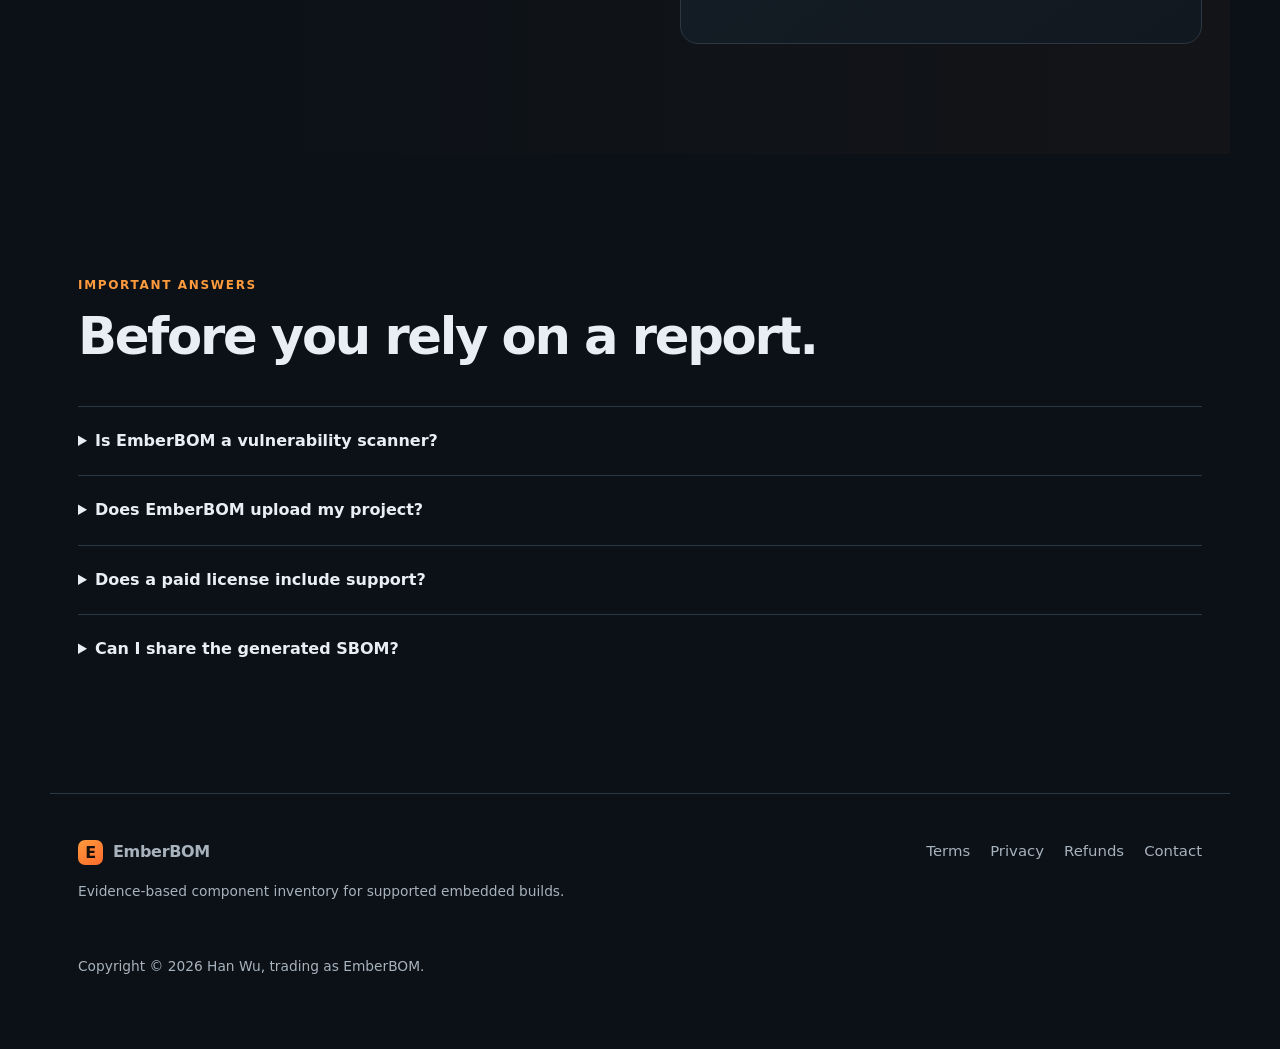
==== commit 1f939541: "fix: align displayed RC9 checksums" ====
--- a/index.html
+++ b/index.html
@@ -130,12 +130,12 @@
         <article class="download-card">
           <p class="platform">Windows x64</p>
           <a class="button primary full" href="downloads/emberbom_v0.1.0-rc.9_windows_amd64.zip" download>Download ZIP</a>
-          <code>86209c2b308996351fa87e44a0705143c81ea07fcafeb2c7ef6b24d00714cd27</code>
+          <code>c6a5be2d63a02cbbfd483862db8946c7b91a88d123aad364f7d716a1bb4cab49</code>
         </article>
         <article class="download-card">
           <p class="platform">Linux x64</p>
           <a class="button primary full" href="downloads/emberbom_v0.1.0-rc.9_linux_amd64.tar.gz" download>Download tar.gz</a>
-          <code>464aa9a7b9869dd7eb72e44c586b00ec83b5fbbe5622743d57c855f8a52fa1fe</code>
+          <code>0c9e324eb098865649edbdfd2644170cb4c25ebd234b4b1394a9d841b5ba9c50</code>
         </article>
       </div>
       <div class="release-links">
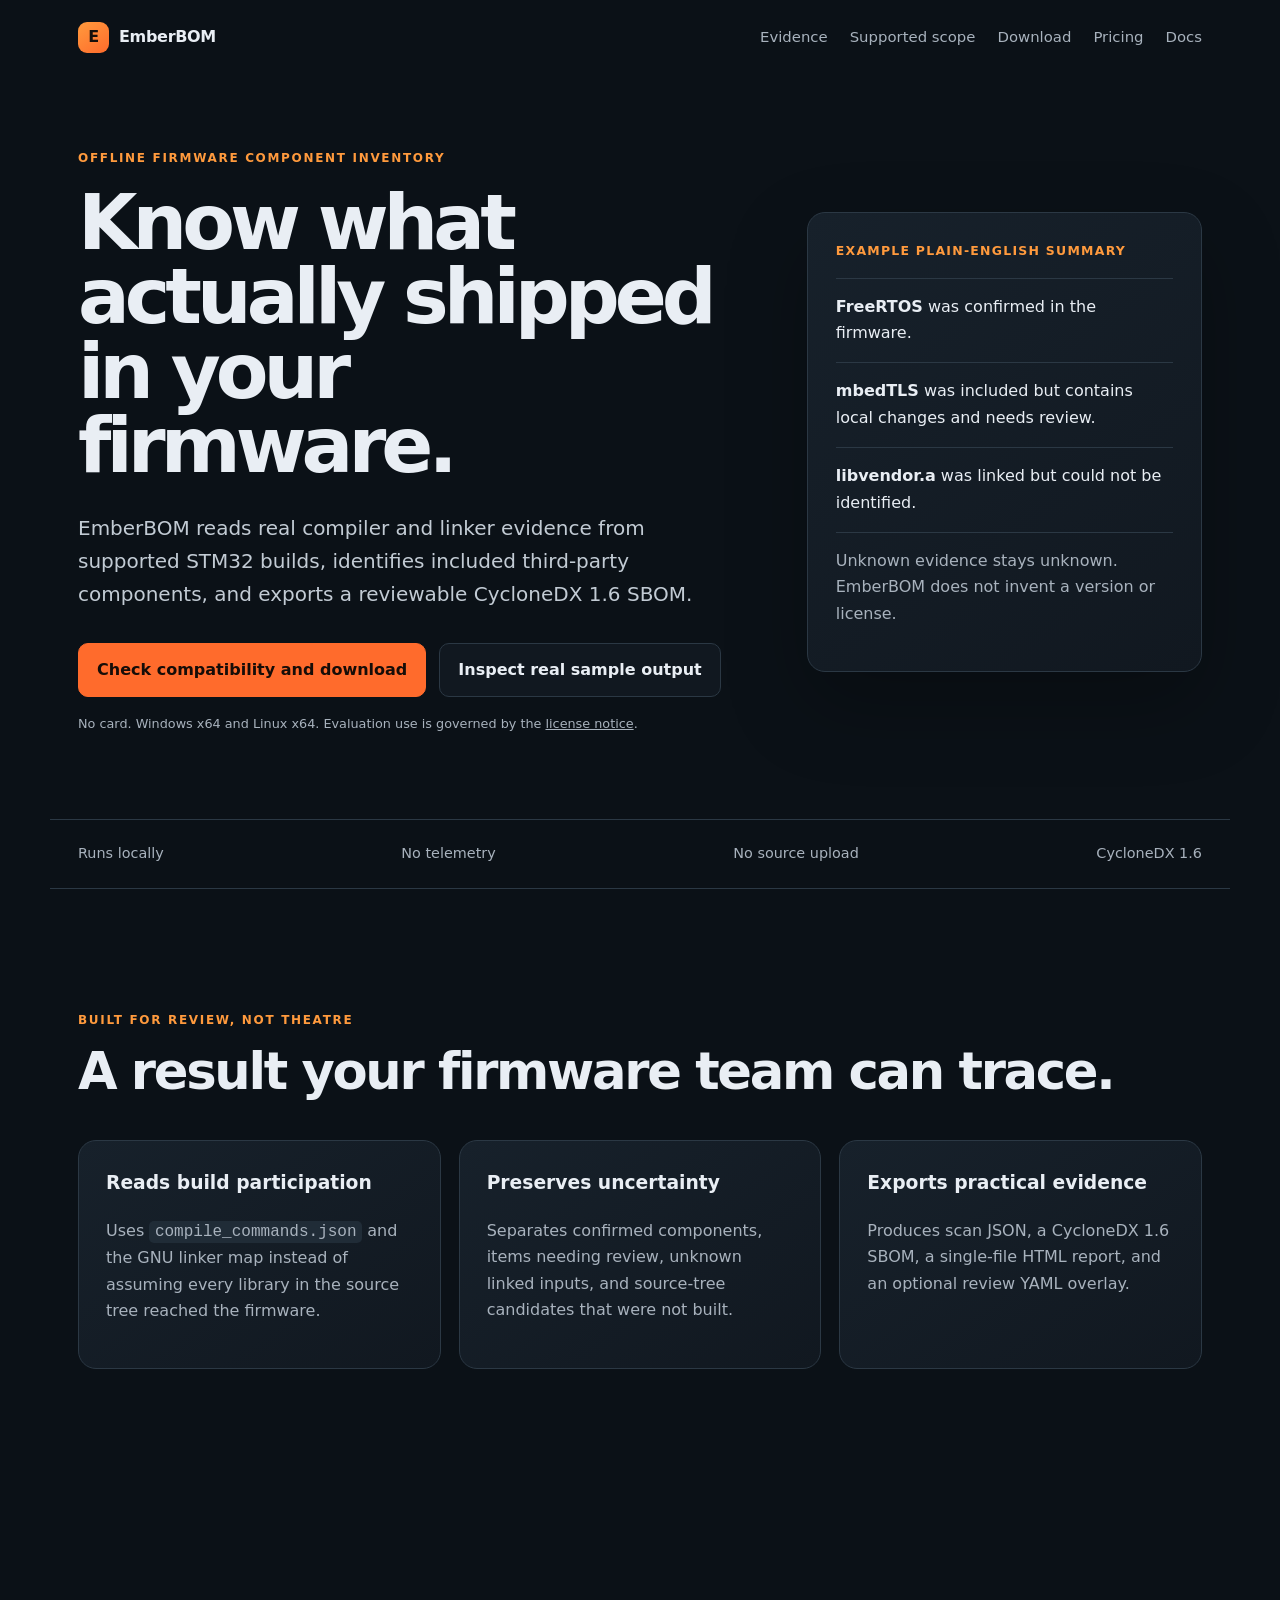
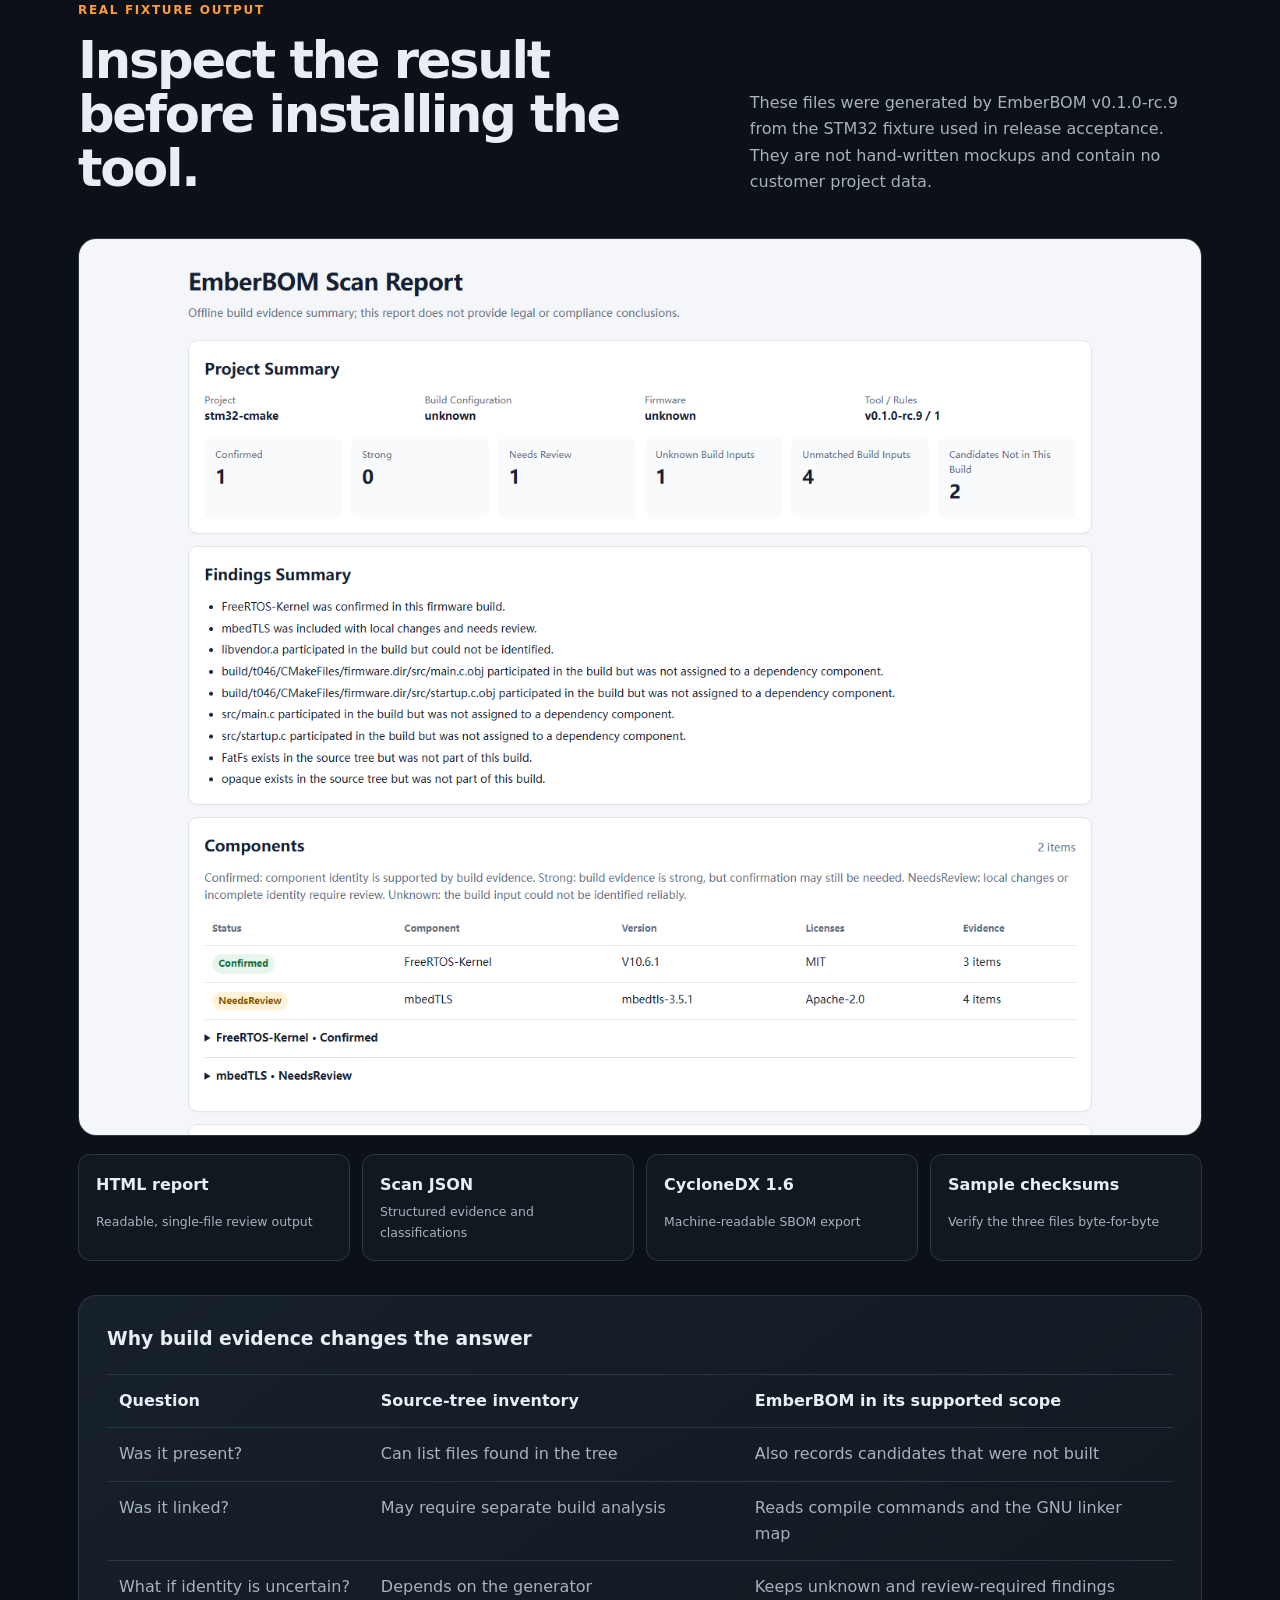
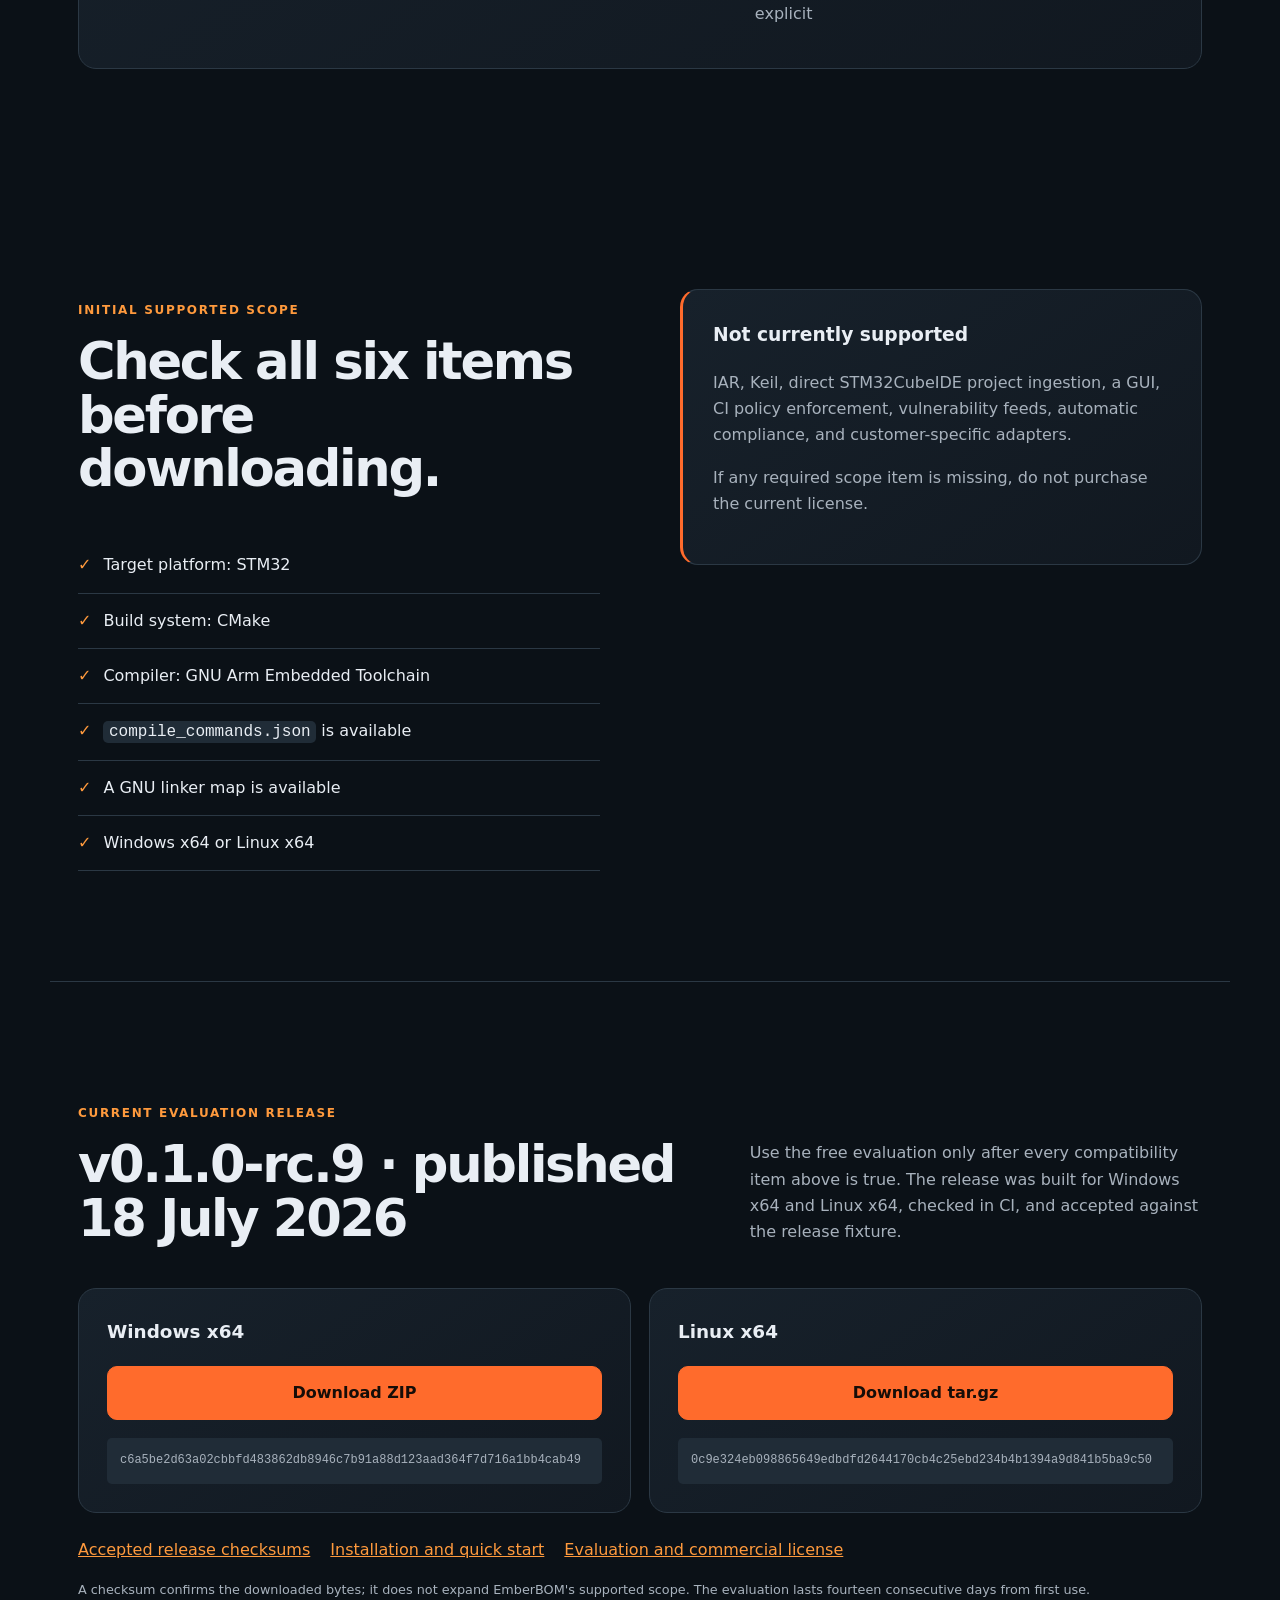
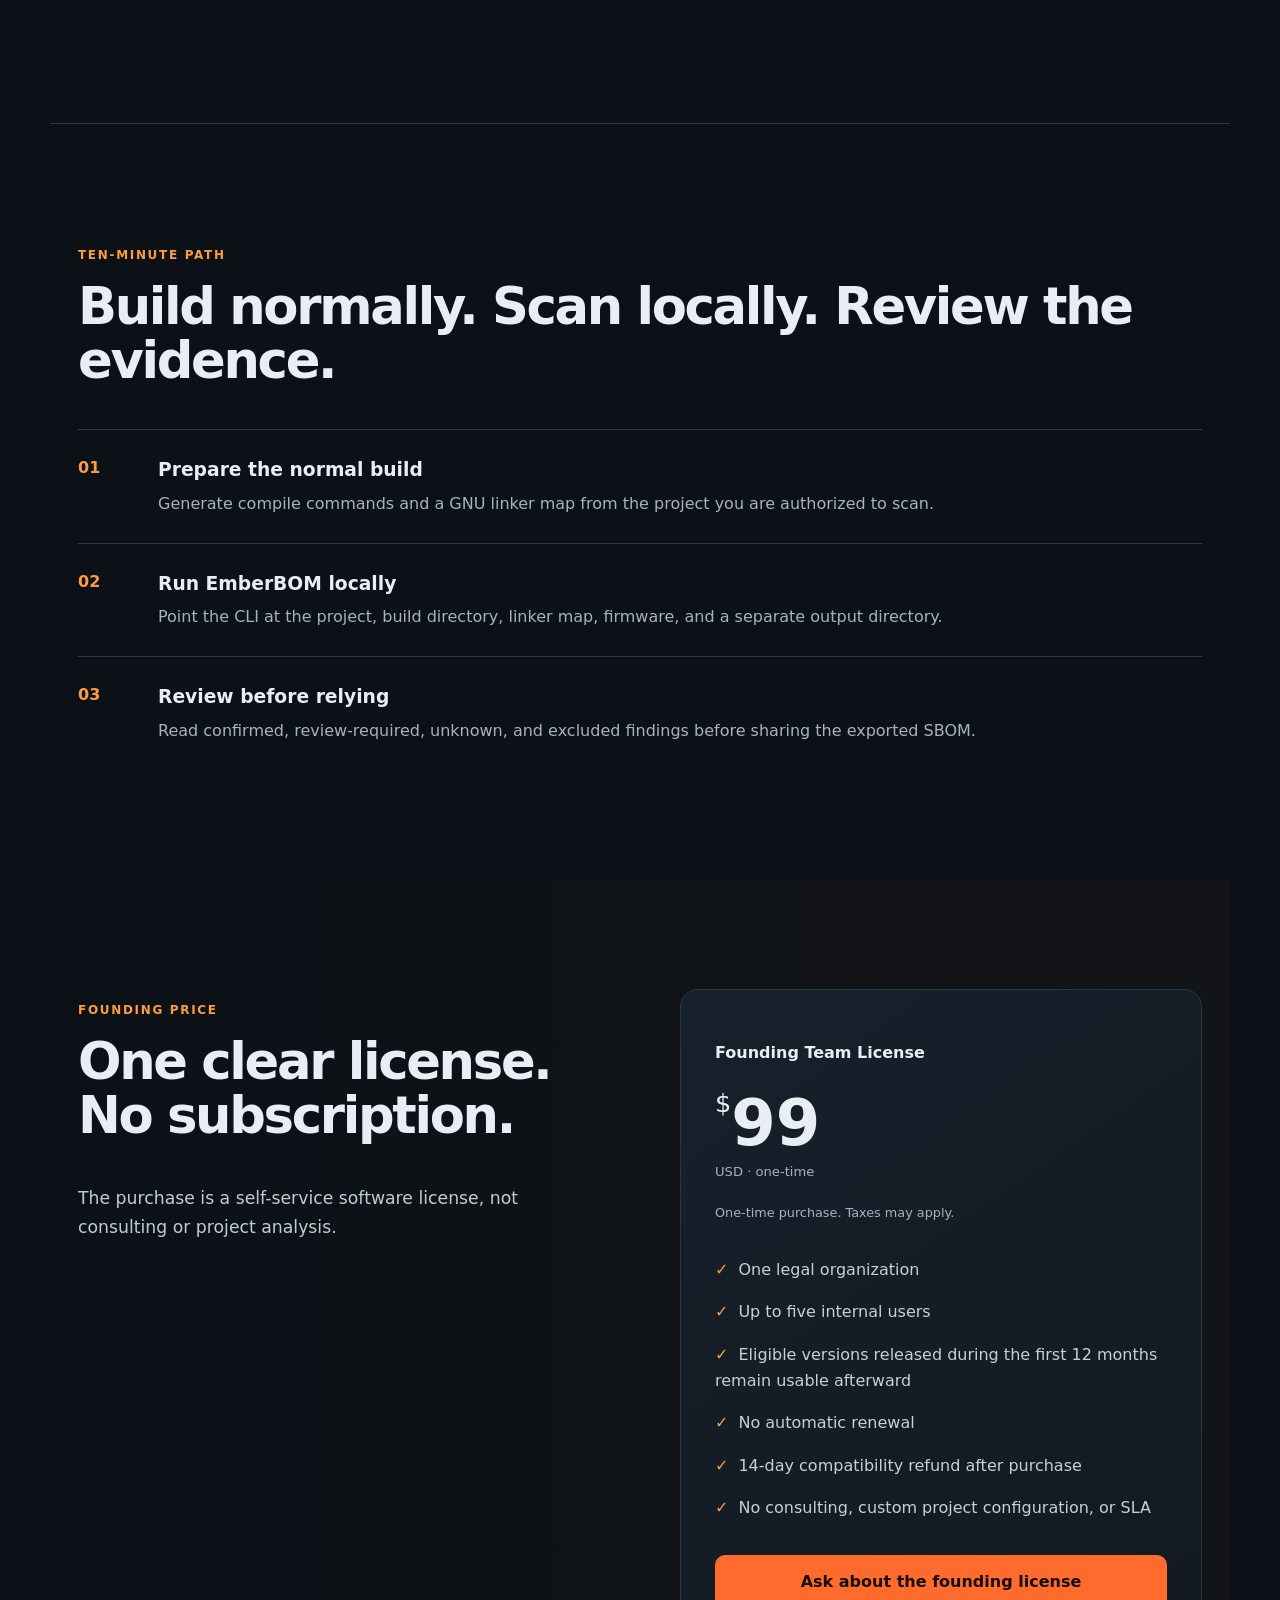
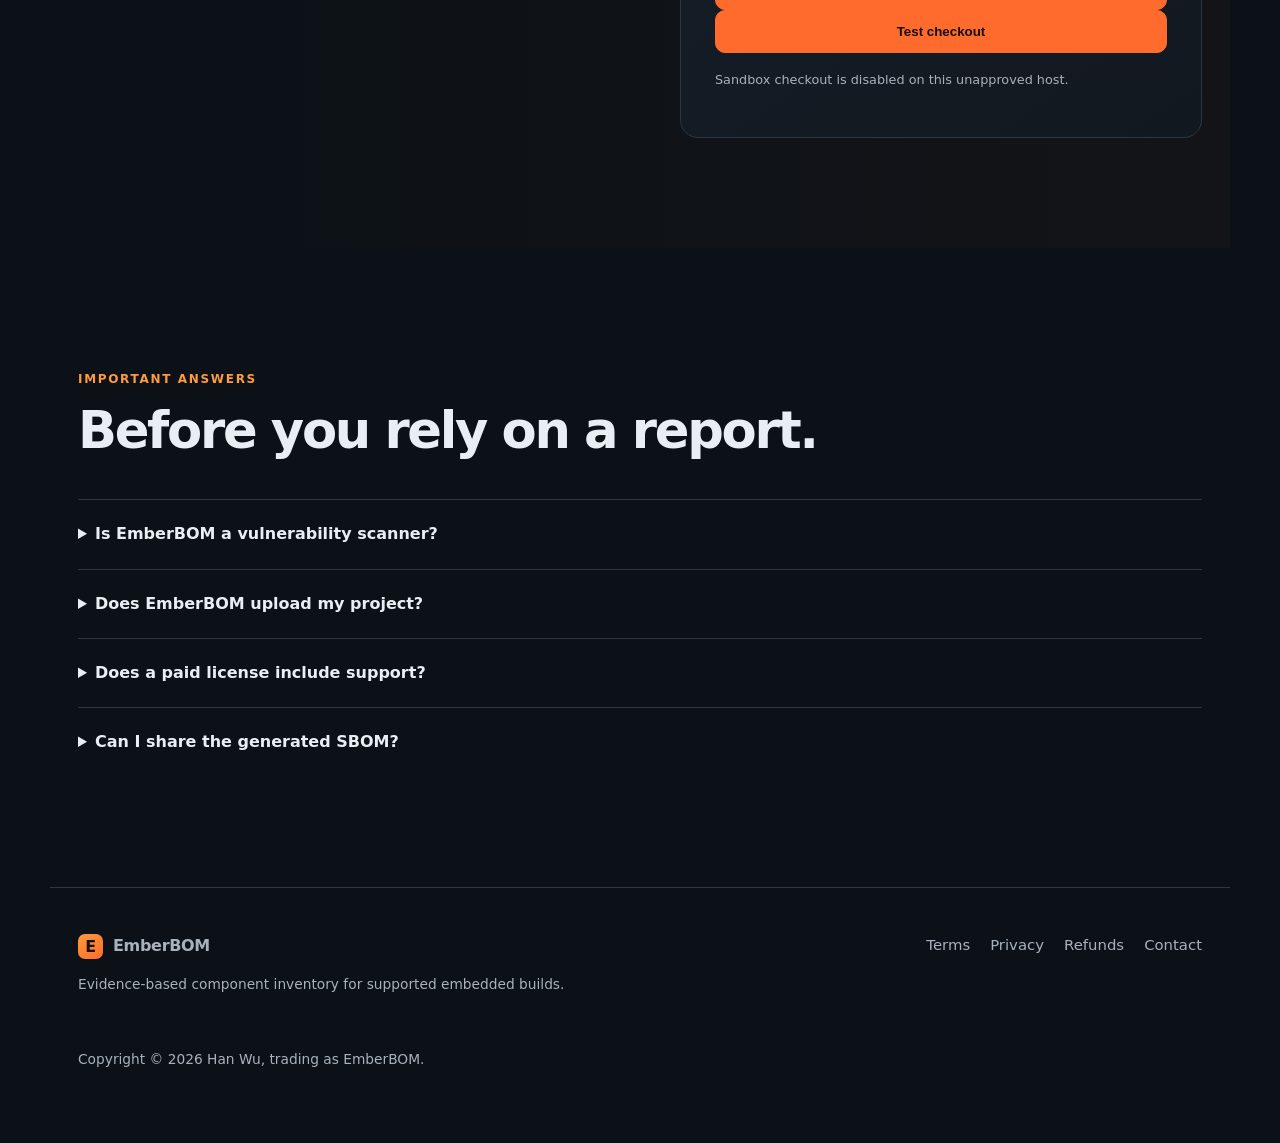
==== commit d13fdb44: "feat(T052): add guarded Paddle sandbox checkout" ====
--- a/index.html
+++ b/index.html
@@ -15,6 +15,7 @@
   <link rel="canonical" href="https://emberbom.com/">
   <link rel="icon" href="favicon.svg" type="image/svg+xml">
   <link rel="stylesheet" href="styles.css">
+  <script src="paddle-sandbox.js" defer></script>
 </head>
 <body>
   <a class="skip-link" href="#main-content">Skip to main content</a>
@@ -164,16 +165,19 @@
       </div>
       <article class="price-card">
         <p class="plan">Founding Team License</p>
-        <p class="price"><span>$</span>99 <small>USD · one-time</small></p>
+        <p class="price"><span id="purchase-price-symbol">$</span><strong id="purchase-price-total">99</strong> <small id="purchase-price-note">USD · one-time</small></p>
+        <p class="fine-print">One-time purchase. Taxes may apply.</p>
         <ul>
           <li>One legal organization</li>
           <li>Up to five internal users</li>
-          <li>Perpetual use of eligible versions</li>
-          <li>Twelve months of generally released updates</li>
+          <li>Eligible versions released during the first 12 months remain usable afterward</li>
           <li>No automatic renewal</li>
           <li>14-day compatibility refund after purchase</li>
+          <li>No consulting, custom project configuration, or SLA</li>
         </ul>
-        <a class="button primary full" href="mailto:support@emberbom.com?subject=EmberBOM%20Founding%20Team%20License">Ask about the founding license</a>
+        <a class="button primary full" id="purchase-interest" href="mailto:support@emberbom.com?subject=EmberBOM%20Founding%20Team%20License">Ask about the founding license</a>
+        <button class="button primary full" id="paddle-sandbox-checkout" type="button" hidden disabled>Test checkout</button>
+        <p class="fine-print" id="sandbox-mode-notice" hidden><strong>Sandbox/Test Mode:</strong> this checkout takes no real payment.</p>
         <p class="fine-print" id="purchase-status">Live Paddle checkout will open after seller-account approval. No payment is accepted by email.</p>
       </article>
     </section>
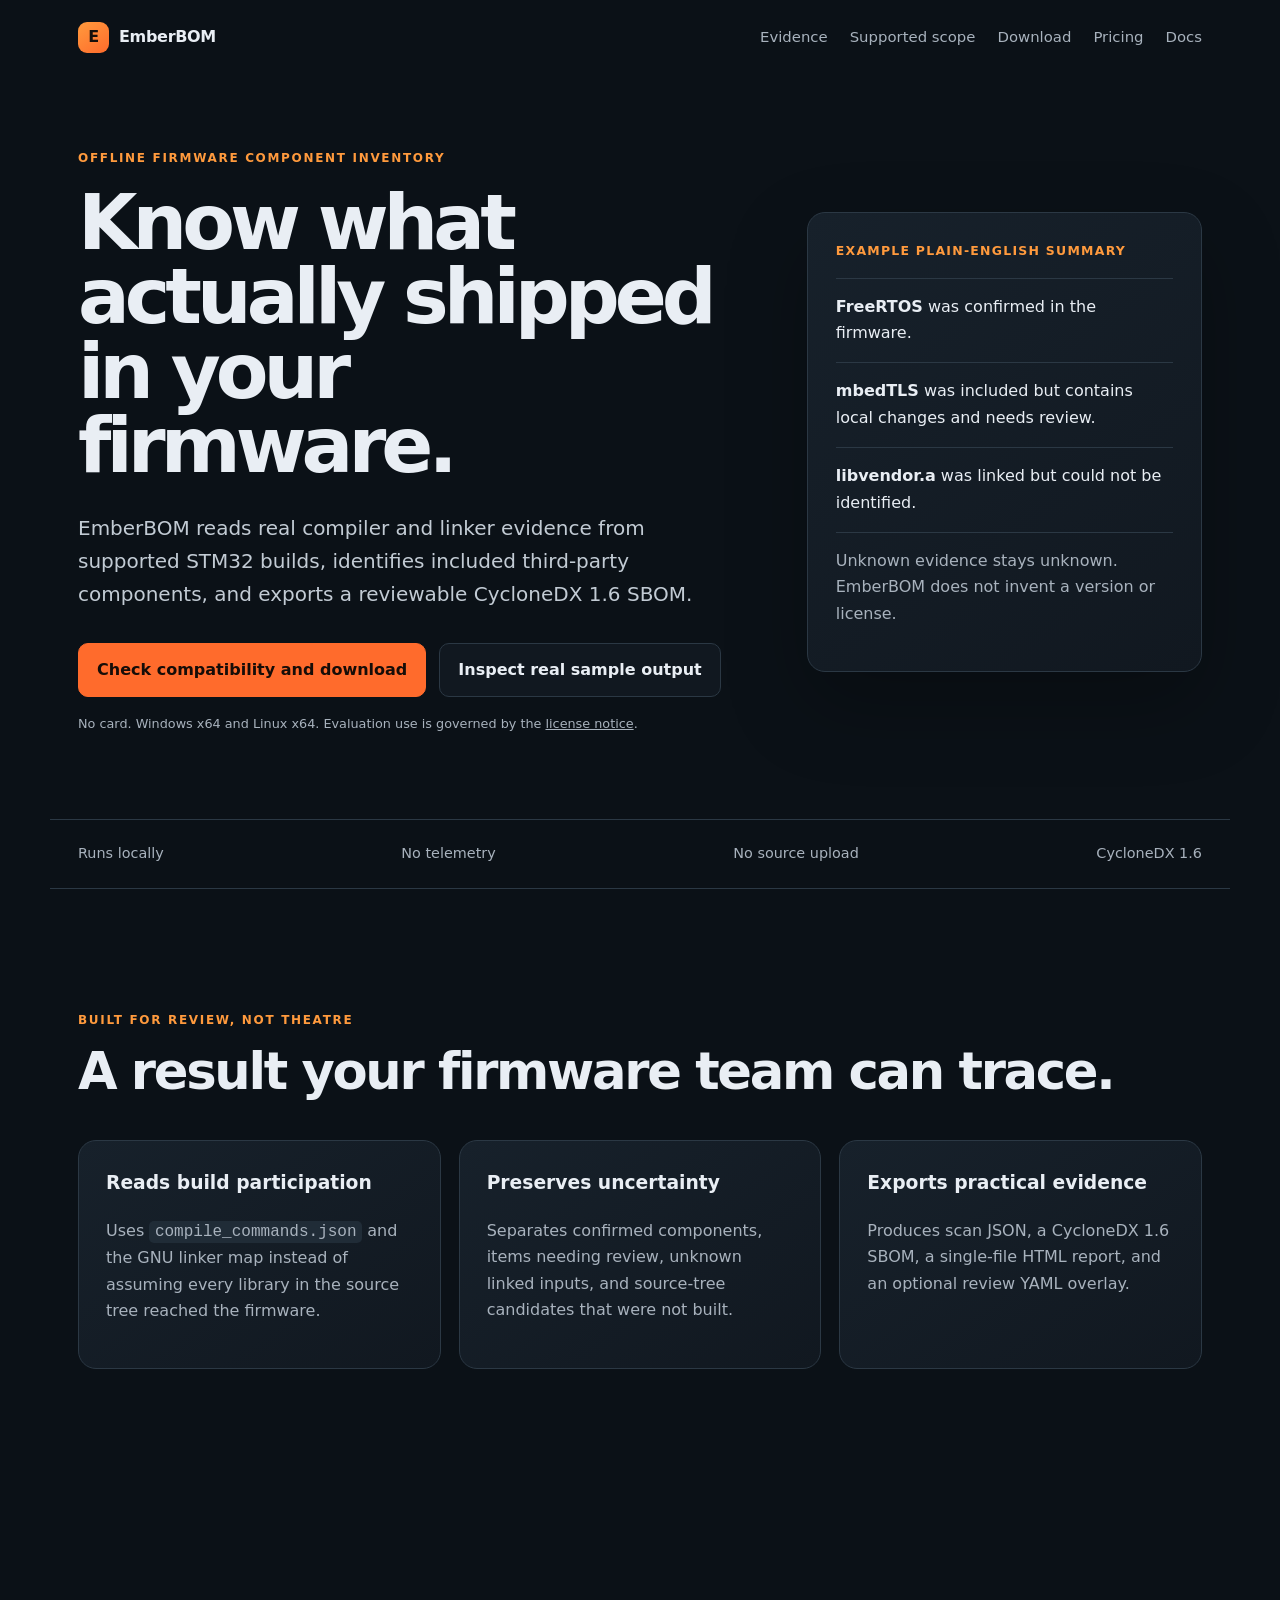
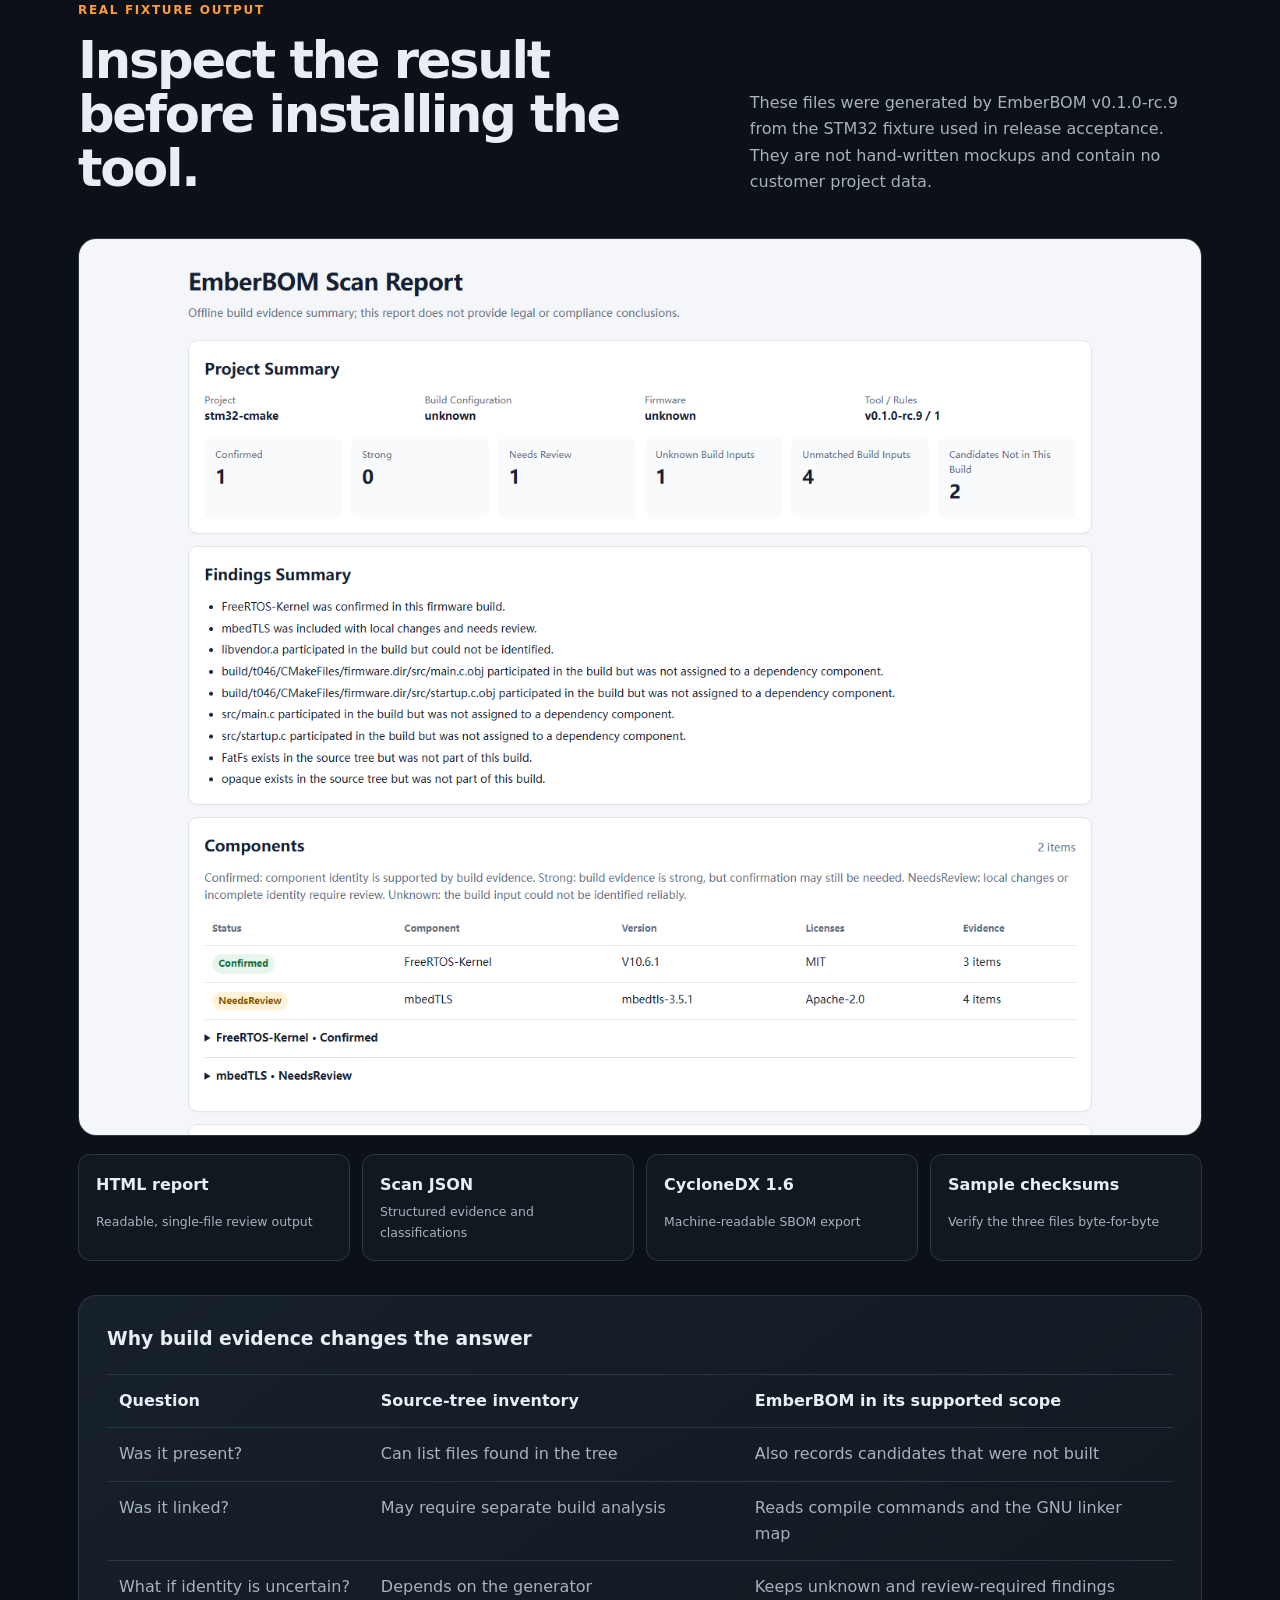
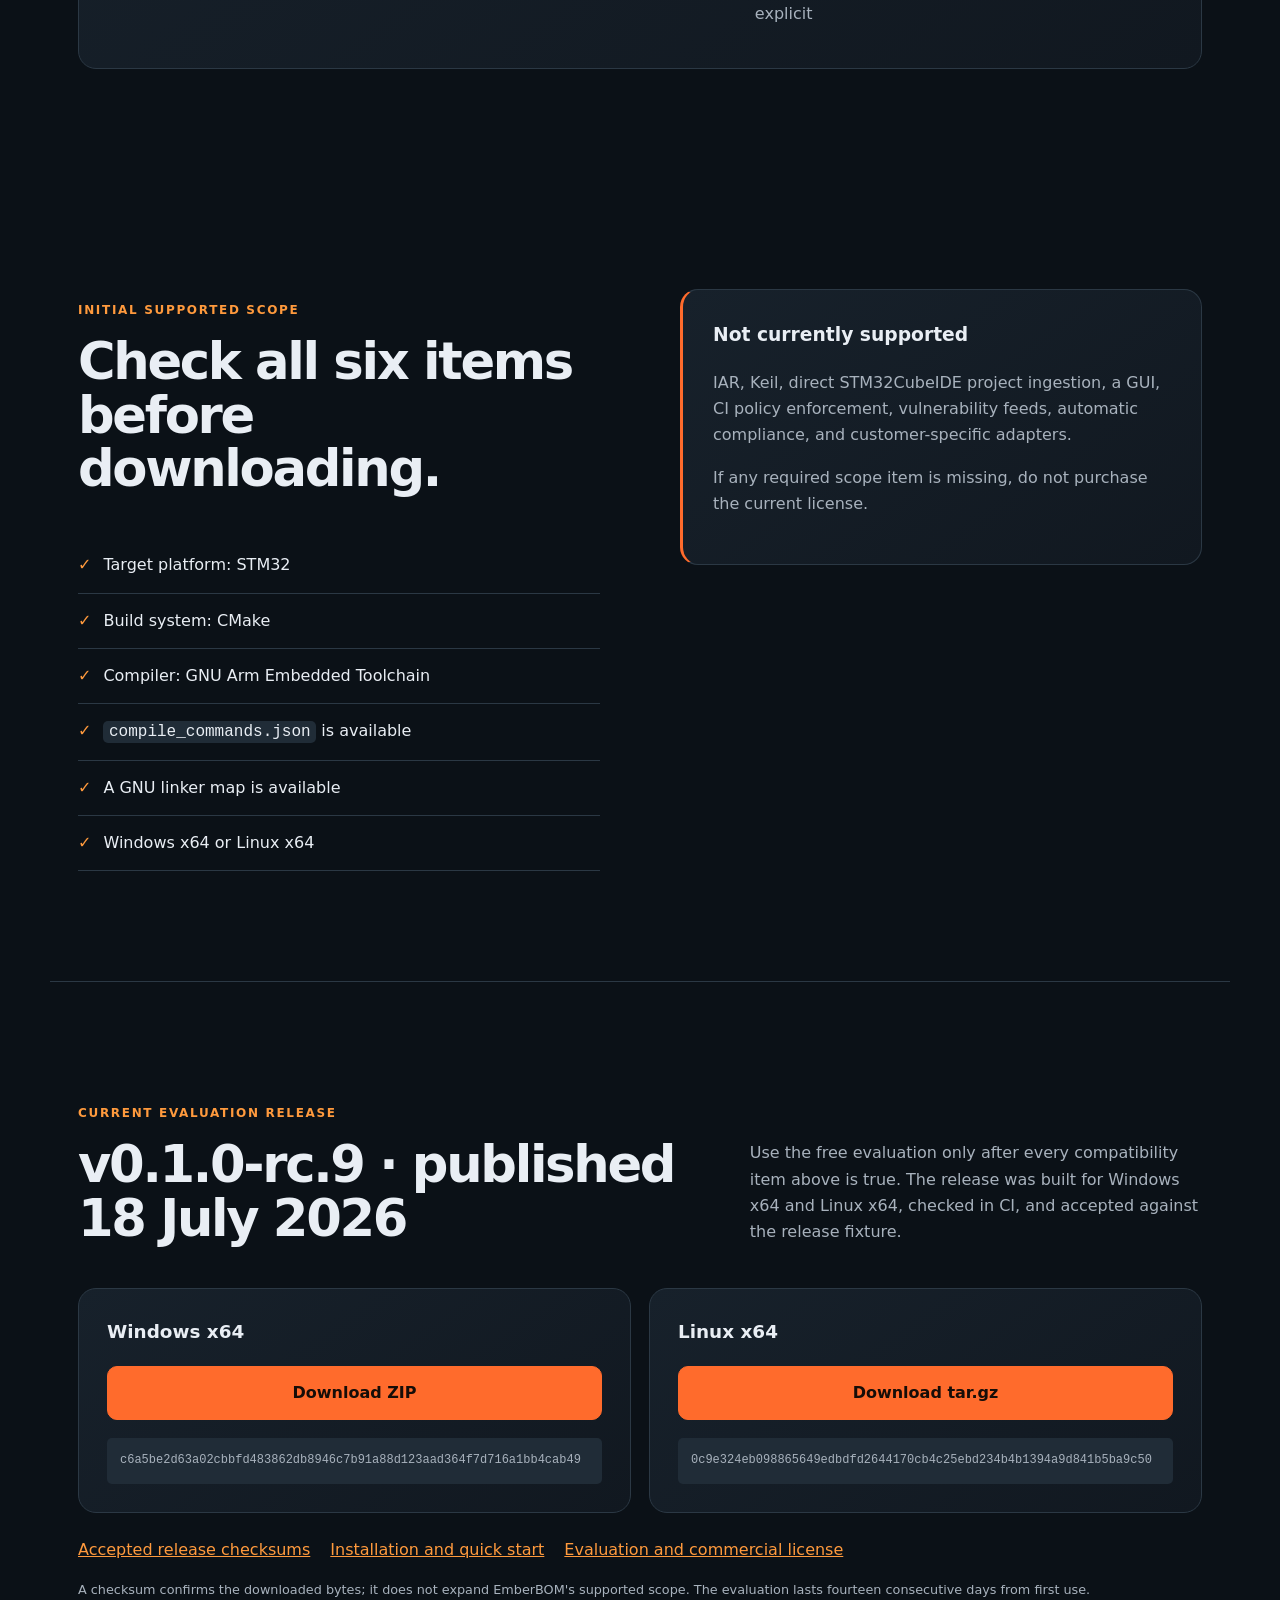
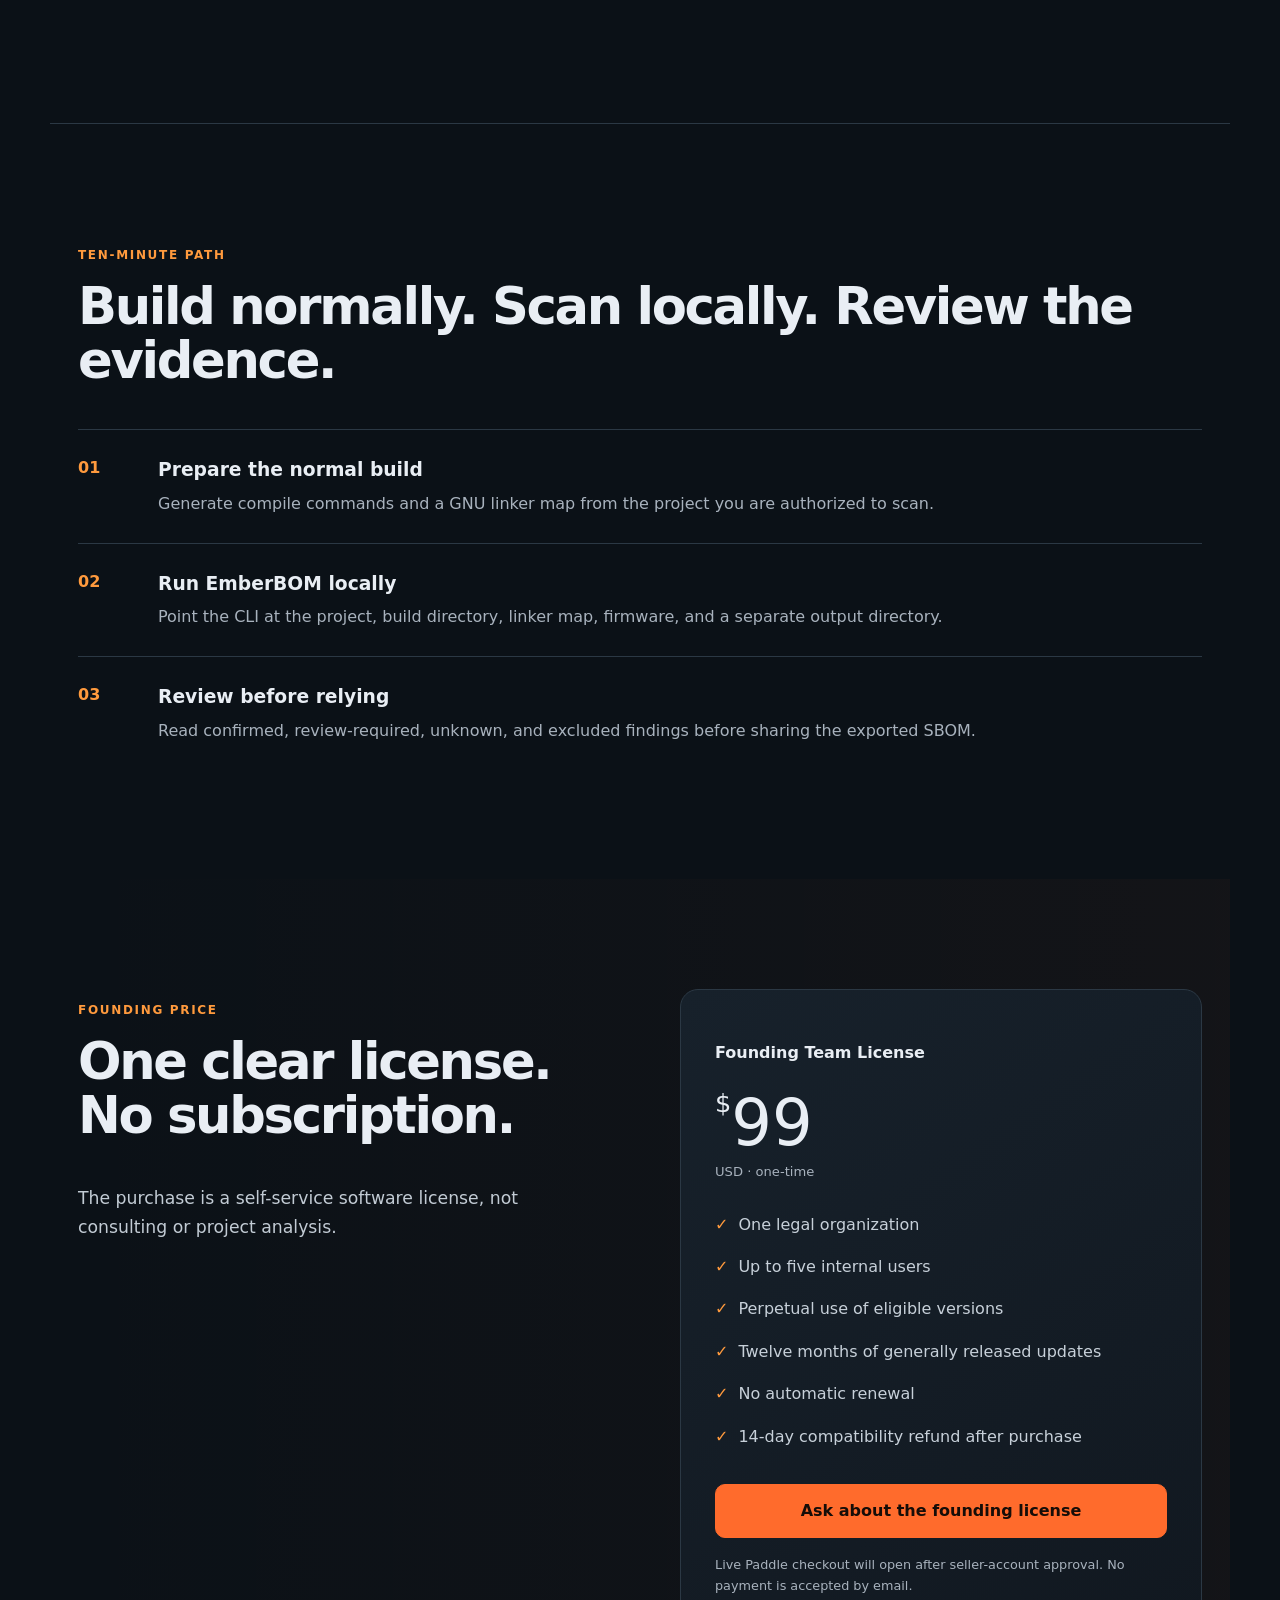
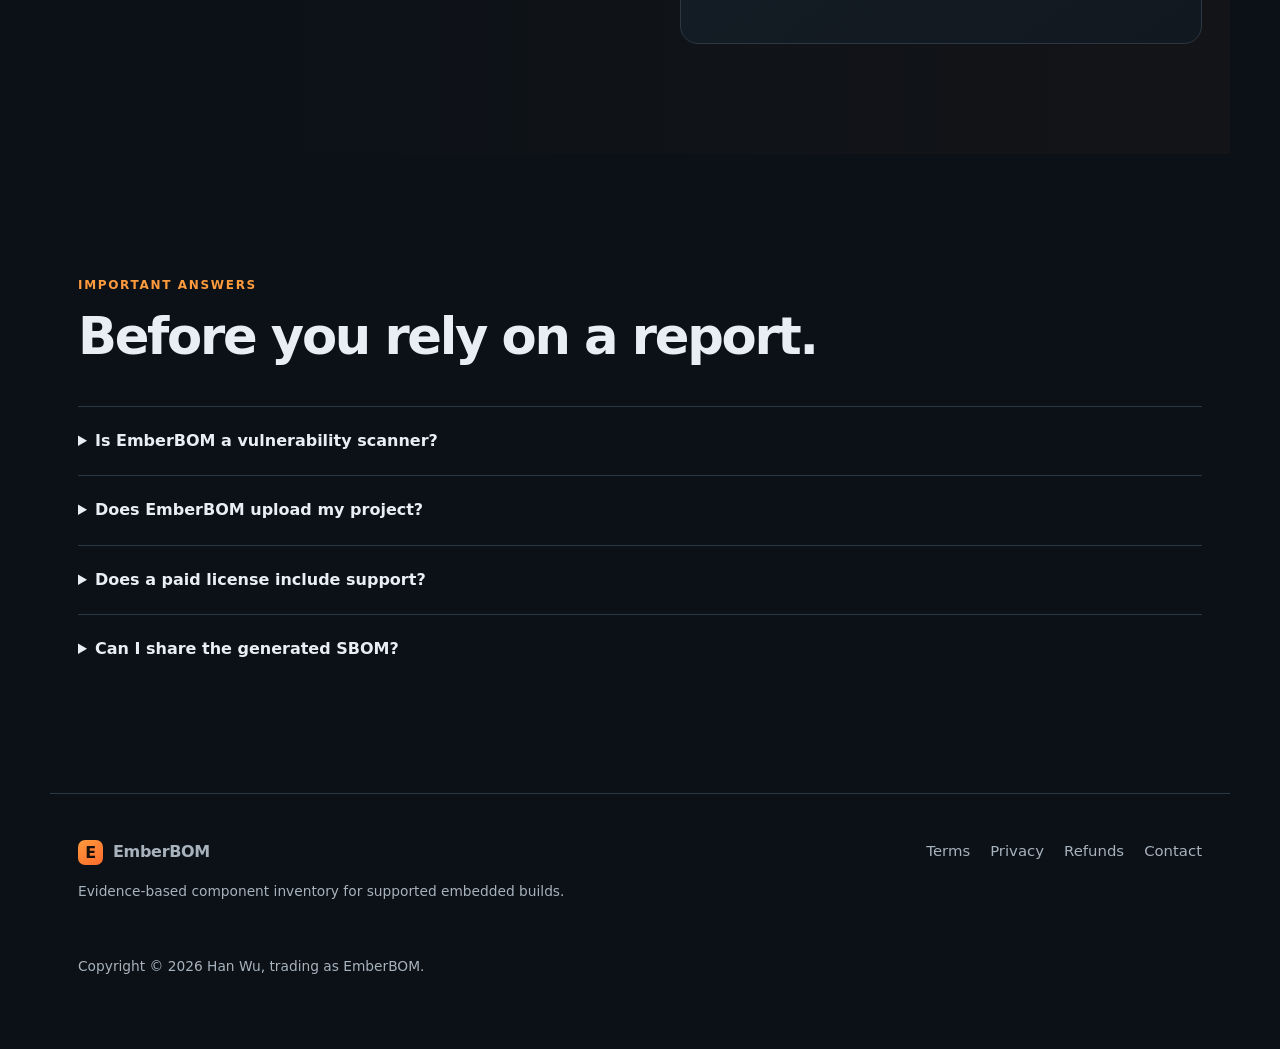
==== commit b89f808c: "feat(T054): add anonymous download counter" ====
--- a/index.html
+++ b/index.html
@@ -15,7 +15,6 @@
   <link rel="canonical" href="https://emberbom.com/">
   <link rel="icon" href="favicon.svg" type="image/svg+xml">
   <link rel="stylesheet" href="styles.css">
-  <script src="paddle-sandbox.js" defer></script>
 </head>
 <body>
   <a class="skip-link" href="#main-content">Skip to main content</a>
@@ -130,12 +129,12 @@
       <div class="download-grid">
         <article class="download-card">
           <p class="platform">Windows x64</p>
-          <a class="button primary full" href="downloads/emberbom_v0.1.0-rc.9_windows_amd64.zip" download>Download ZIP</a>
+          <a class="button primary full" href="/download/windows">Download ZIP</a>
           <code>c6a5be2d63a02cbbfd483862db8946c7b91a88d123aad364f7d716a1bb4cab49</code>
         </article>
         <article class="download-card">
           <p class="platform">Linux x64</p>
-          <a class="button primary full" href="downloads/emberbom_v0.1.0-rc.9_linux_amd64.tar.gz" download>Download tar.gz</a>
+          <a class="button primary full" href="/download/linux">Download tar.gz</a>
           <code>0c9e324eb098865649edbdfd2644170cb4c25ebd234b4b1394a9d841b5ba9c50</code>
         </article>
       </div>
@@ -165,19 +164,16 @@
       </div>
       <article class="price-card">
         <p class="plan">Founding Team License</p>
-        <p class="price"><span id="purchase-price-symbol">$</span><strong id="purchase-price-total">99</strong> <small id="purchase-price-note">USD · one-time</small></p>
-        <p class="fine-print">One-time purchase. Taxes may apply.</p>
+        <p class="price"><span>$</span>99 <small>USD · one-time</small></p>
         <ul>
           <li>One legal organization</li>
           <li>Up to five internal users</li>
-          <li>Eligible versions released during the first 12 months remain usable afterward</li>
+          <li>Perpetual use of eligible versions</li>
+          <li>Twelve months of generally released updates</li>
           <li>No automatic renewal</li>
           <li>14-day compatibility refund after purchase</li>
-          <li>No consulting, custom project configuration, or SLA</li>
         </ul>
-        <a class="button primary full" id="purchase-interest" href="mailto:support@emberbom.com?subject=EmberBOM%20Founding%20Team%20License">Ask about the founding license</a>
-        <button class="button primary full" id="paddle-sandbox-checkout" type="button" hidden disabled>Test checkout</button>
-        <p class="fine-print" id="sandbox-mode-notice" hidden><strong>Sandbox/Test Mode:</strong> this checkout takes no real payment.</p>
+        <a class="button primary full" href="mailto:support@emberbom.com?subject=EmberBOM%20Founding%20Team%20License">Ask about the founding license</a>
         <p class="fine-print" id="purchase-status">Live Paddle checkout will open after seller-account approval. No payment is accepted by email.</p>
       </article>
     </section>
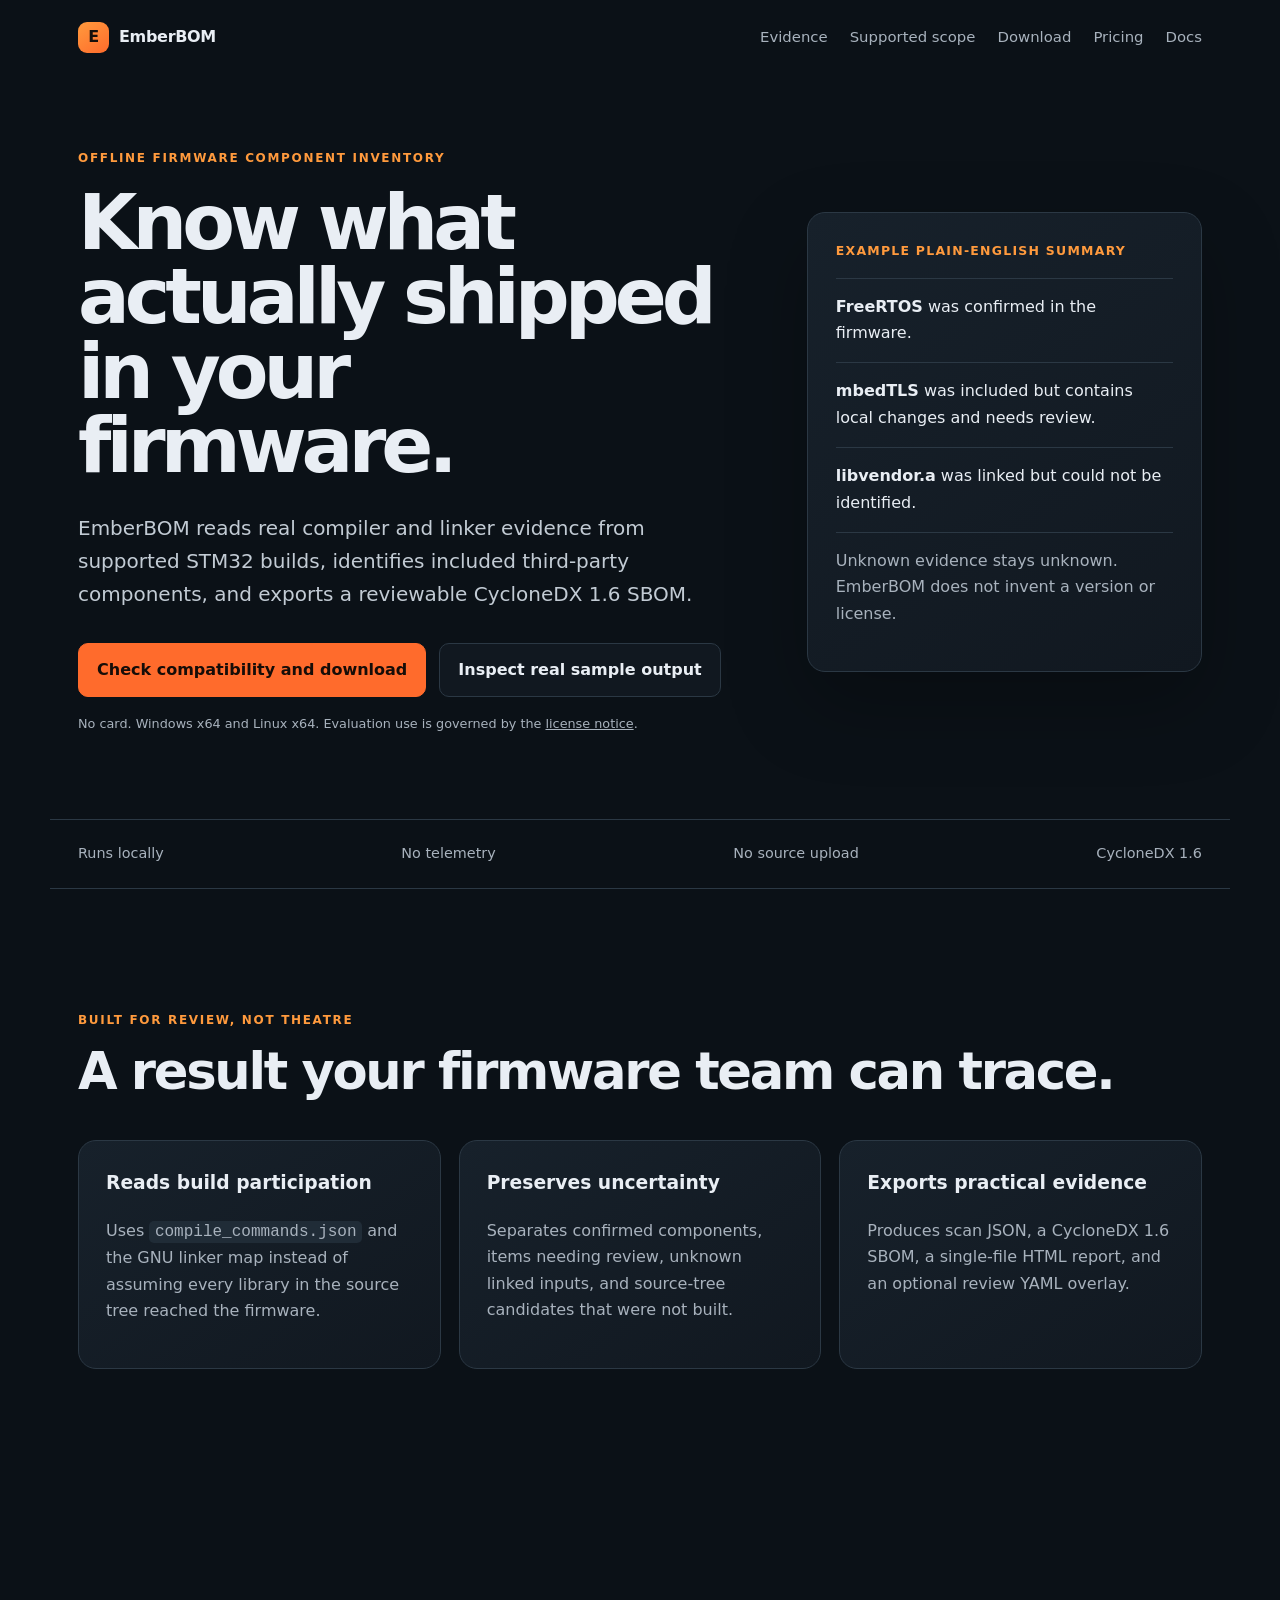
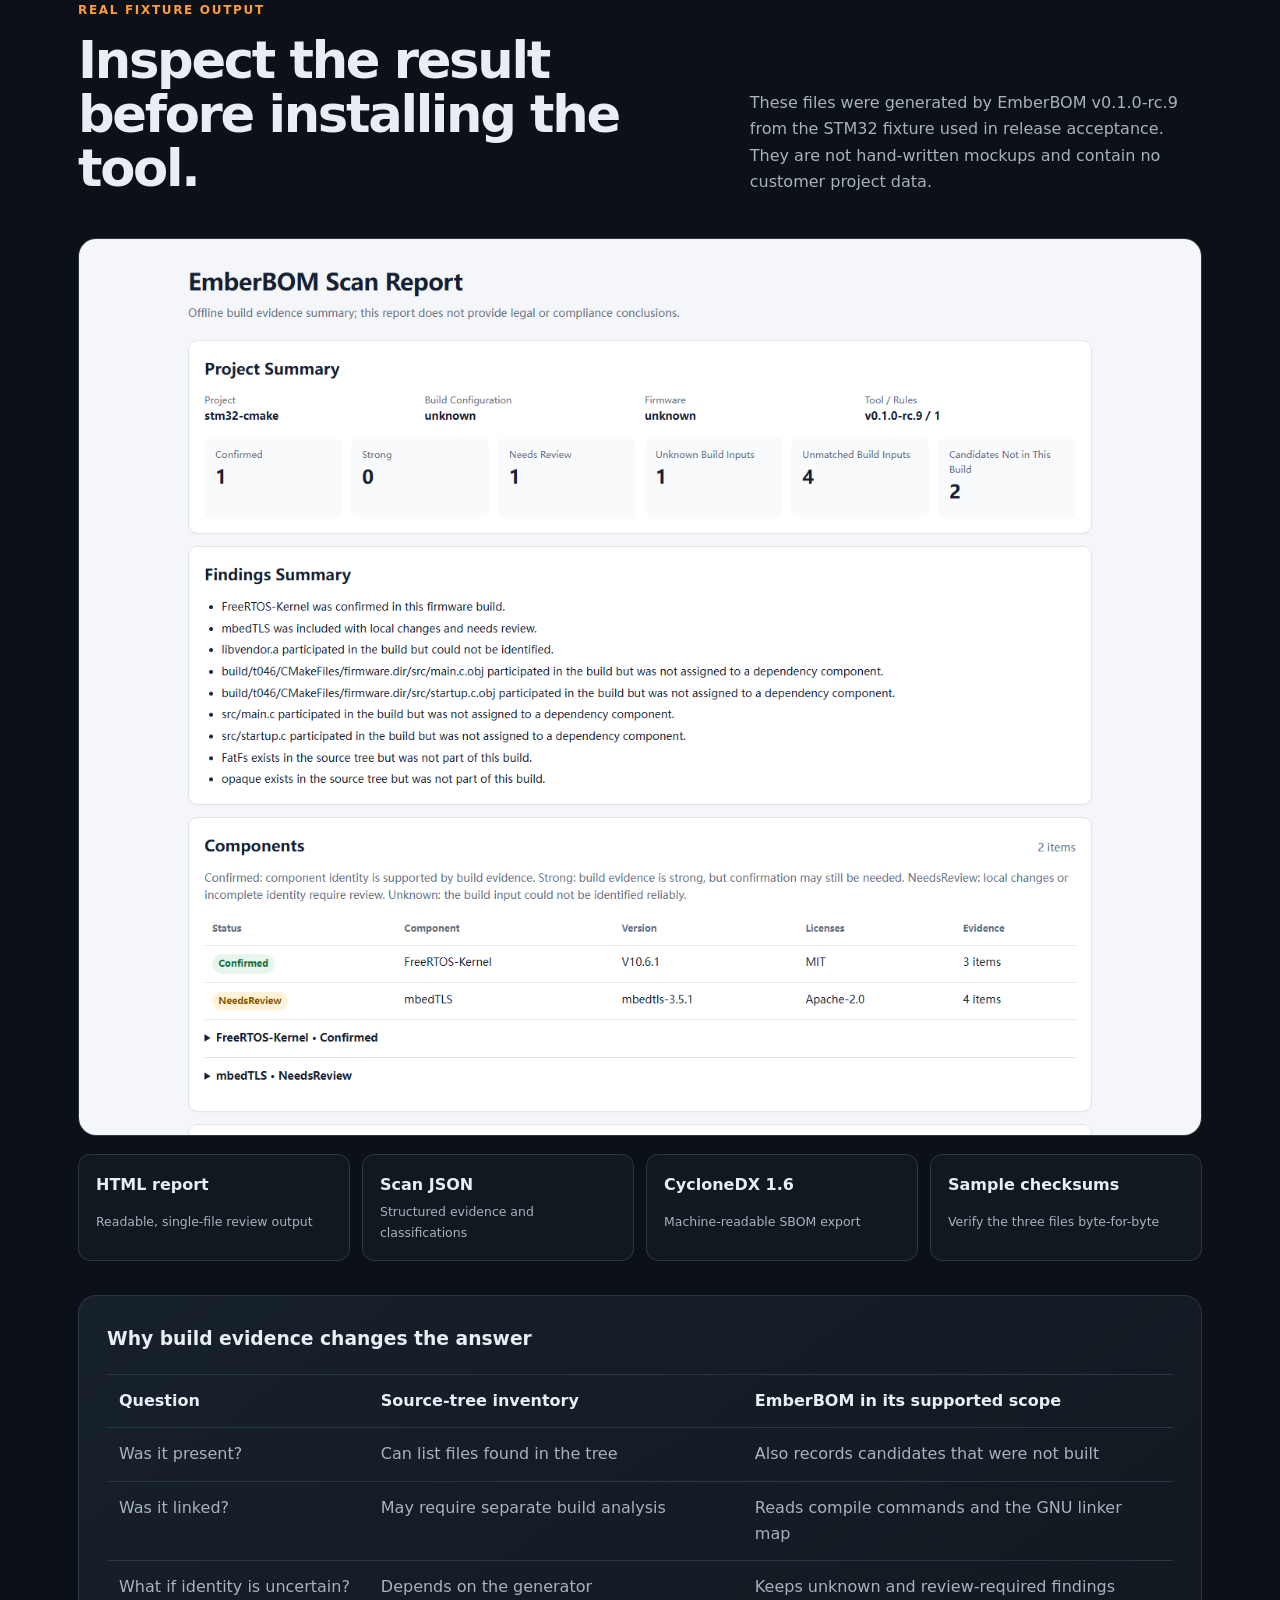
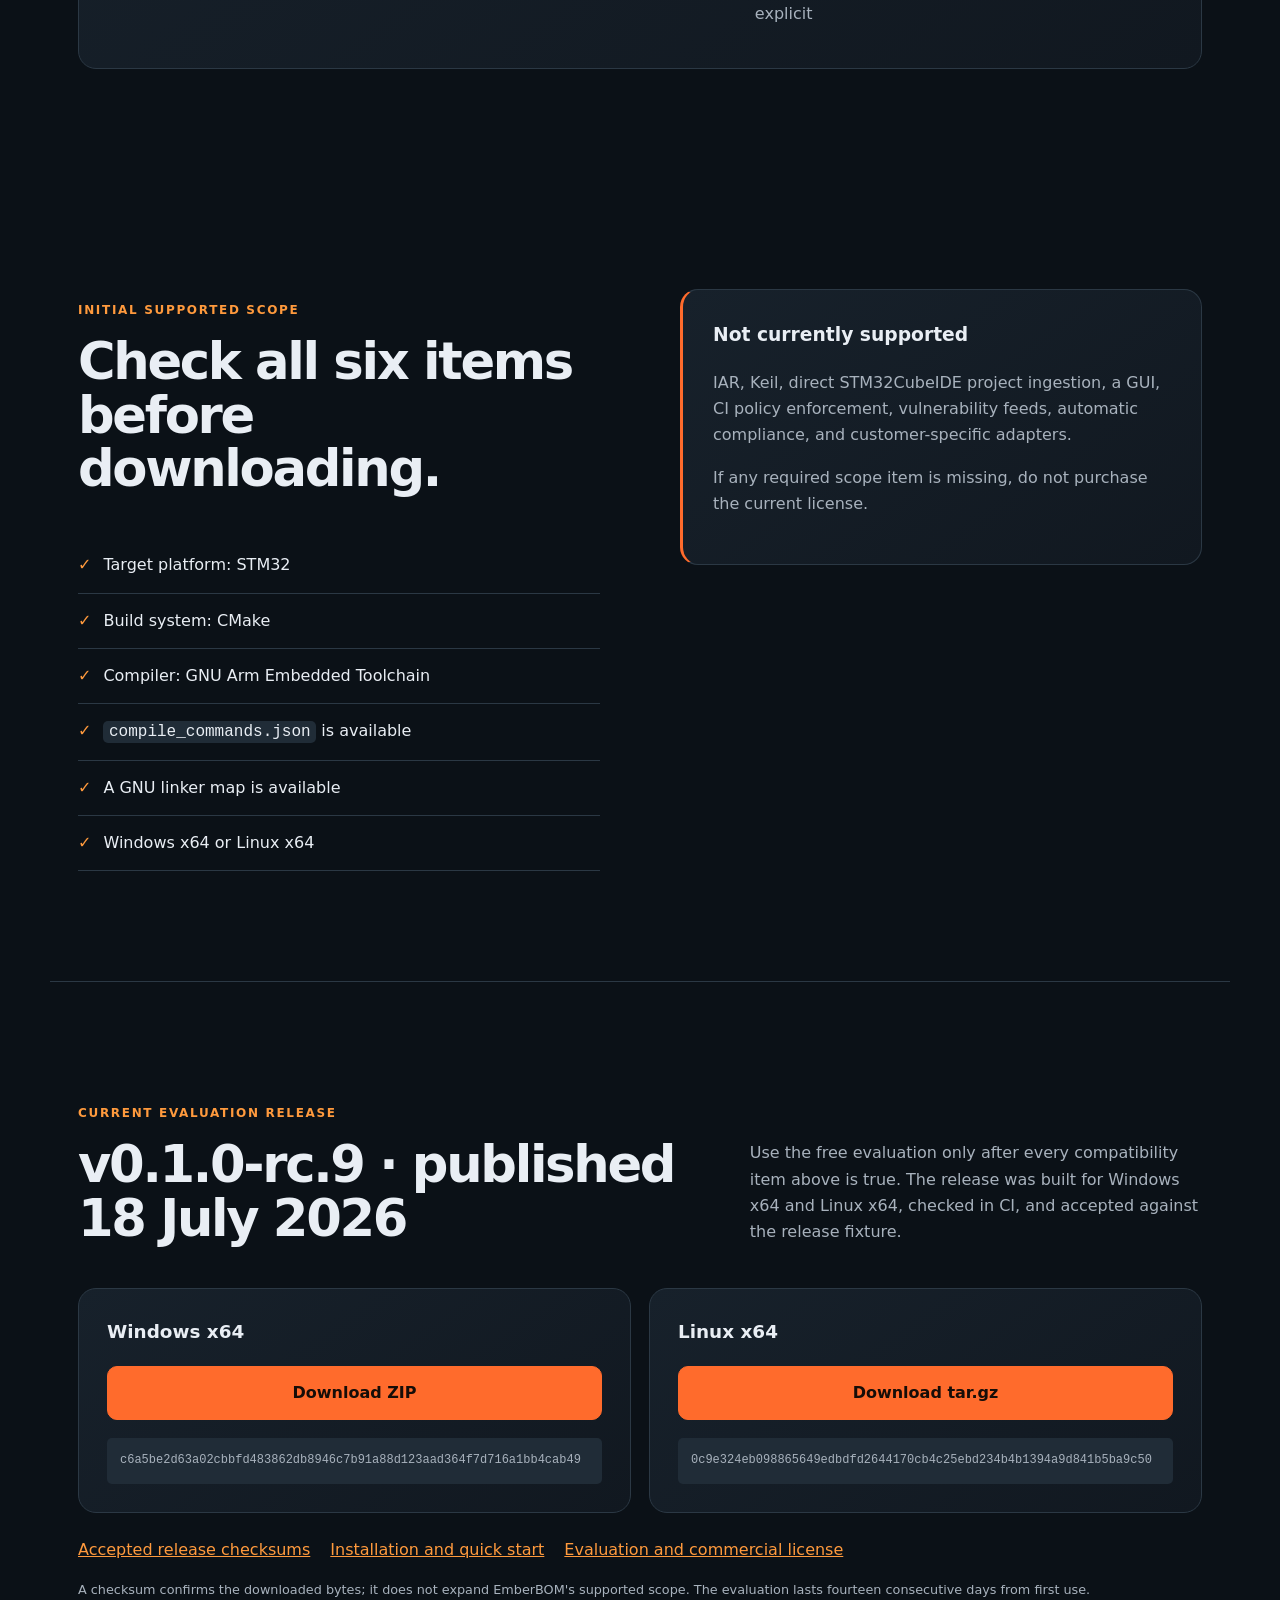
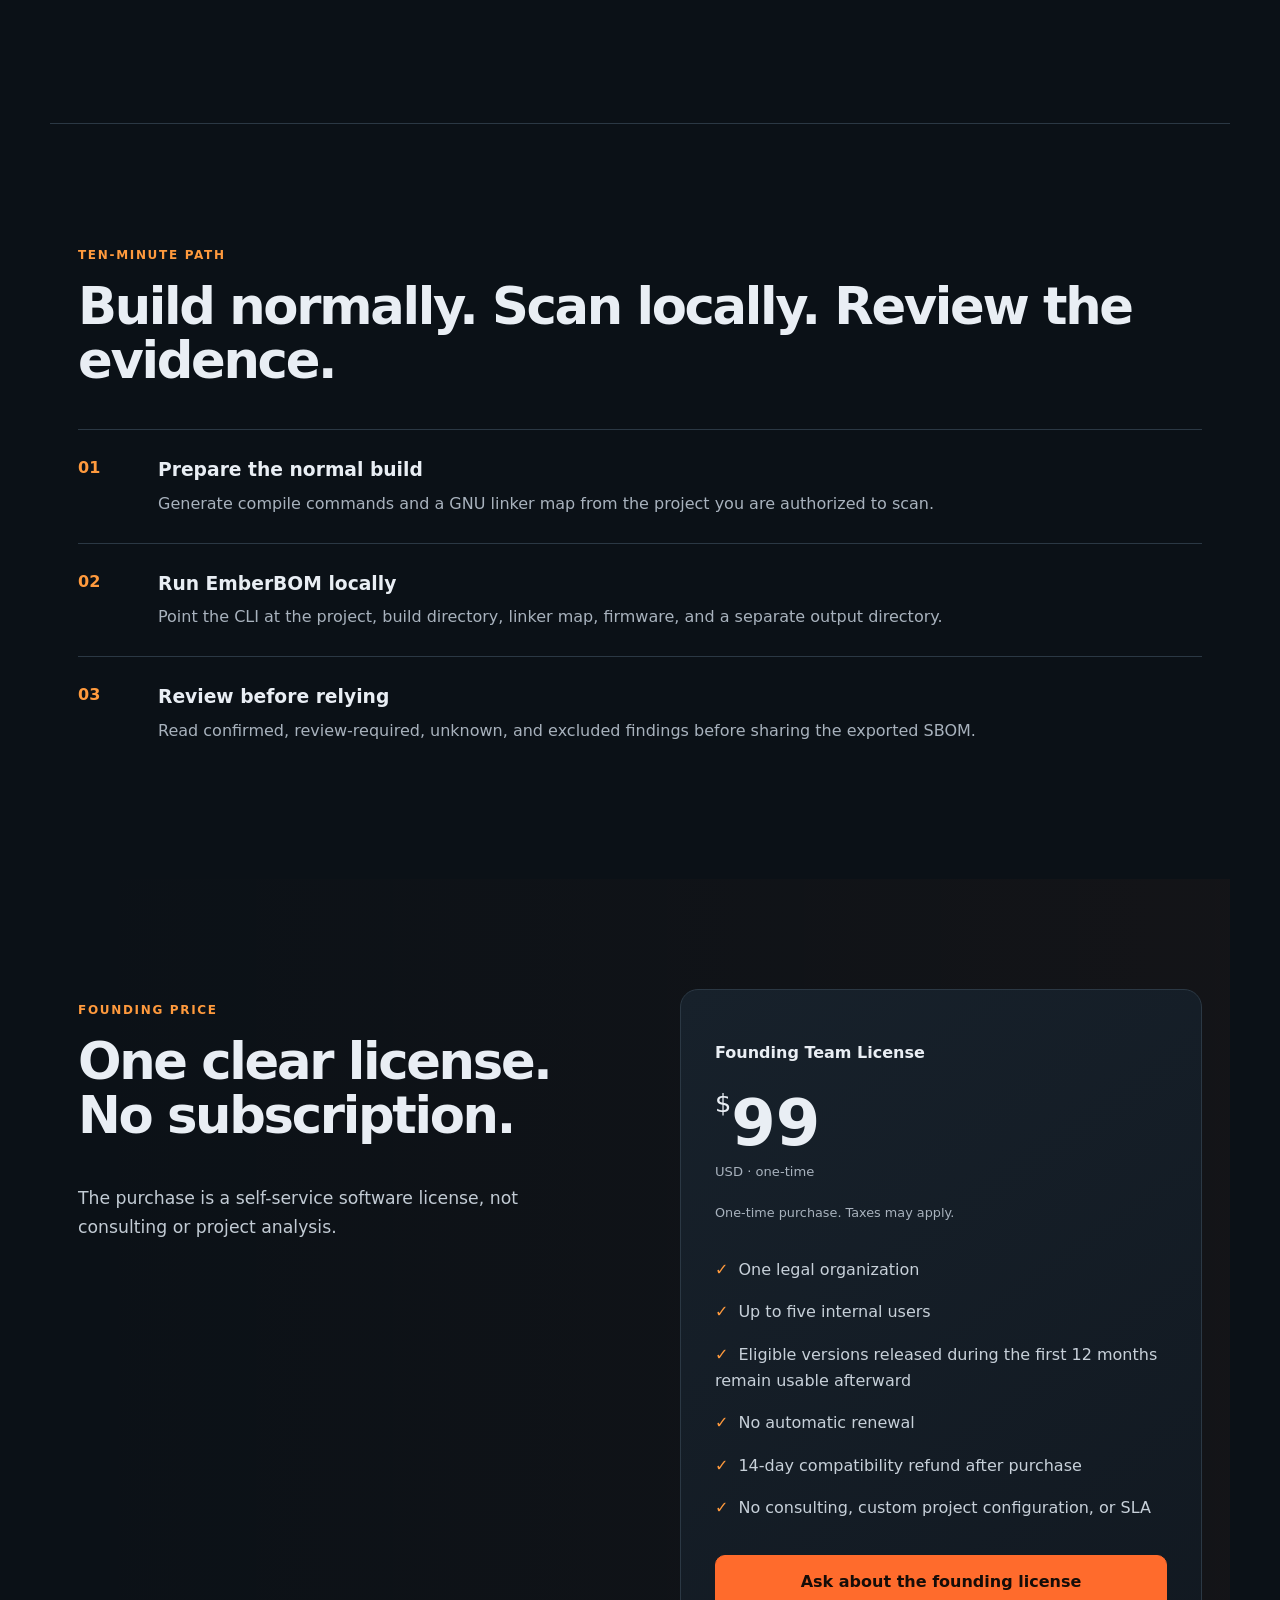
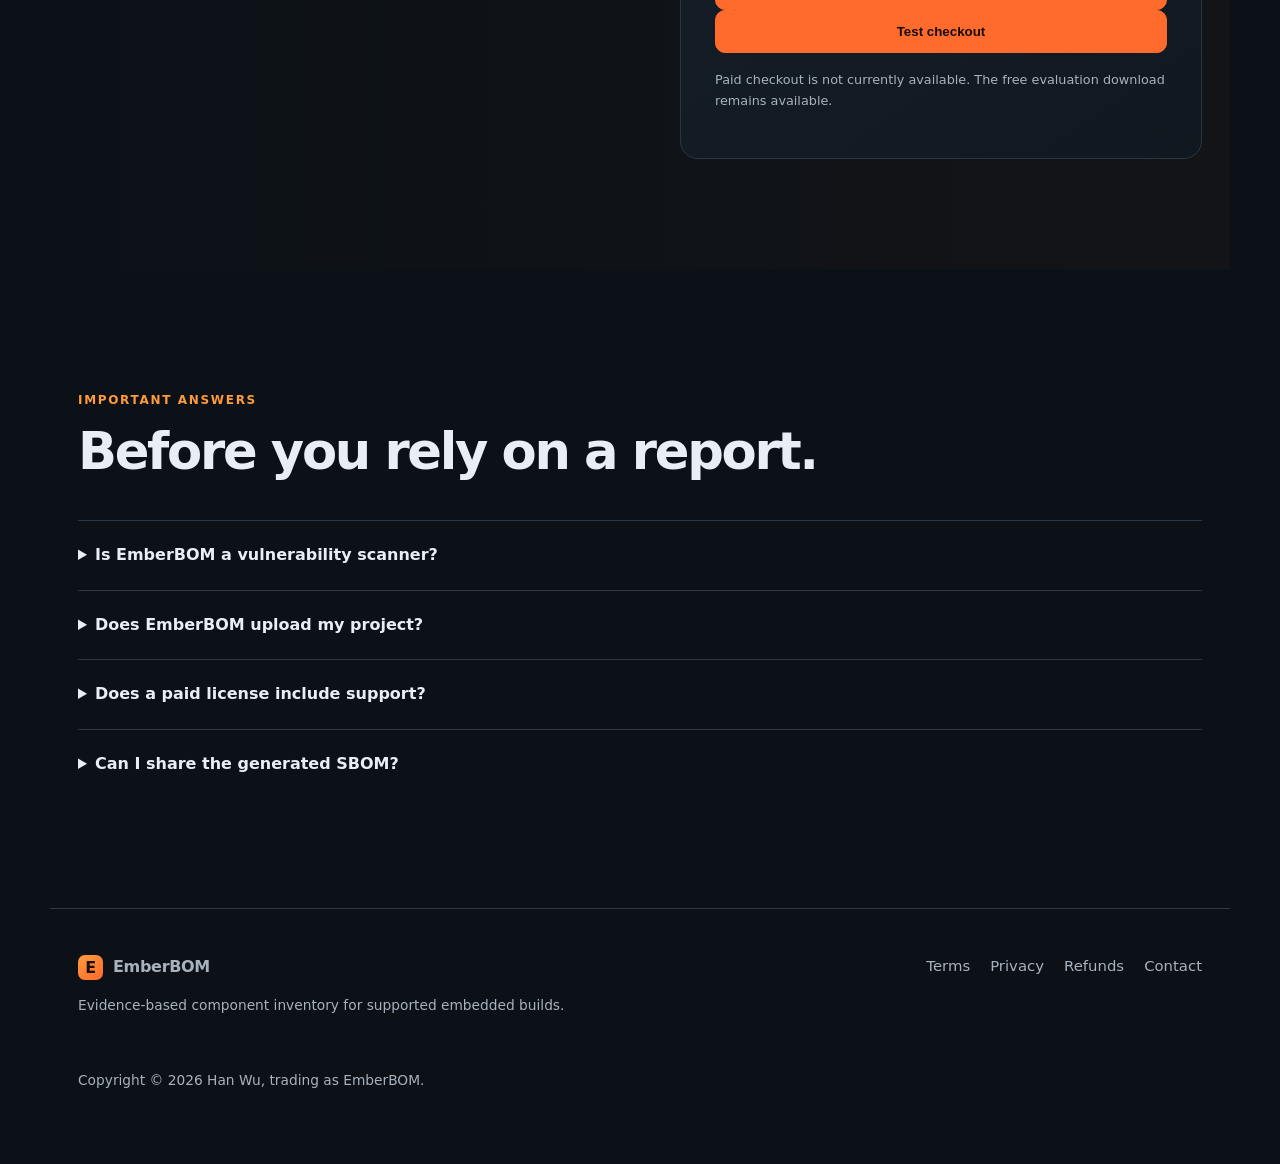
==== commit a9800e34: "feat(T055): prepare isolated Paddle Live configuration" ====
--- a/index.html
+++ b/index.html
@@ -15,6 +15,8 @@
   <link rel="canonical" href="https://emberbom.com/">
   <link rel="icon" href="favicon.svg" type="image/svg+xml">
   <link rel="stylesheet" href="styles.css">
+  <link rel="stylesheet" href="styles-t053.css">
+  <script src="paddle-sandbox.js" defer></script>
 </head>
 <body>
   <a class="skip-link" href="#main-content">Skip to main content</a>
@@ -129,12 +131,12 @@
       <div class="download-grid">
         <article class="download-card">
           <p class="platform">Windows x64</p>
-          <a class="button primary full" href="/download/windows">Download ZIP</a>
+          <a class="button primary full" href="downloads/emberbom_v0.1.0-rc.9_windows_amd64.zip" download>Download ZIP</a>
           <code>c6a5be2d63a02cbbfd483862db8946c7b91a88d123aad364f7d716a1bb4cab49</code>
         </article>
         <article class="download-card">
           <p class="platform">Linux x64</p>
-          <a class="button primary full" href="/download/linux">Download tar.gz</a>
+          <a class="button primary full" href="downloads/emberbom_v0.1.0-rc.9_linux_amd64.tar.gz" download>Download tar.gz</a>
           <code>0c9e324eb098865649edbdfd2644170cb4c25ebd234b4b1394a9d841b5ba9c50</code>
         </article>
       </div>
@@ -164,17 +166,29 @@
       </div>
       <article class="price-card">
         <p class="plan">Founding Team License</p>
-        <p class="price"><span>$</span>99 <small>USD · one-time</small></p>
+        <p class="price"><span id="purchase-price-symbol">$</span><strong id="purchase-price-total">99</strong> <small id="purchase-price-note">USD · one-time</small></p>
+        <p class="fine-print">One-time purchase. Taxes may apply.</p>
         <ul>
           <li>One legal organization</li>
           <li>Up to five internal users</li>
-          <li>Perpetual use of eligible versions</li>
-          <li>Twelve months of generally released updates</li>
+          <li>Eligible versions released during the first 12 months remain usable afterward</li>
           <li>No automatic renewal</li>
           <li>14-day compatibility refund after purchase</li>
+          <li>No consulting, custom project configuration, or SLA</li>
         </ul>
-        <a class="button primary full" href="mailto:support@emberbom.com?subject=EmberBOM%20Founding%20Team%20License">Ask about the founding license</a>
-        <p class="fine-print" id="purchase-status">Live Paddle checkout will open after seller-account approval. No payment is accepted by email.</p>
+        <a class="button primary full" id="purchase-interest" href="mailto:support@emberbom.com?subject=EmberBOM%20Founding%20Team%20License">Ask about the founding license</a>
+        <div class="sandbox-licensee" id="sandbox-licensee-fields" hidden>
+          <label for="sandbox-licensee-name">Legal organization name</label>
+          <input id="sandbox-licensee-name" name="licensee_name" type="text" minlength="2" maxlength="120" autocomplete="organization" required>
+          <label class="sandbox-authority" for="sandbox-licensee-authority">
+            <input id="sandbox-licensee-authority" type="checkbox" required>
+            <span>I confirm that I am authorized to purchase for this legal organization.</span>
+          </label>
+          <p class="fine-print sandbox-validation" id="sandbox-licensee-error" role="alert" hidden></p>
+        </div>
+        <button class="button primary full" id="paddle-sandbox-checkout" type="button" hidden disabled>Test checkout</button>
+        <p class="fine-print" id="sandbox-mode-notice" hidden><strong>Sandbox/Test Mode:</strong> this checkout takes no real payment.</p>
+        <p class="fine-print" id="purchase-status">Live Paddle checkout is disabled. The free evaluation download remains available, and no payment is accepted by email.</p>
       </article>
     </section>
 
--- a/styles-t053.css
+++ b/styles-t053.css
@@ -0,0 +1,47 @@
+.sandbox-licensee {
+  display: grid;
+  gap: 10px;
+  margin: 20px 0;
+}
+
+.sandbox-licensee[hidden] {
+  display: none;
+}
+
+.sandbox-licensee > label:first-child {
+  font-size: .88rem;
+  font-weight: 750;
+}
+
+.sandbox-licensee input[type="text"] {
+  width: 100%;
+  padding: 12px 13px;
+  border: 1px solid var(--line);
+  border-radius: 9px;
+  background: var(--paper);
+  color: var(--ink);
+  font: inherit;
+}
+
+.sandbox-licensee input[type="text"]:focus-visible,
+.sandbox-authority input:focus-visible {
+  outline: 3px solid var(--ember-2);
+  outline-offset: 2px;
+}
+
+.sandbox-authority {
+  display: flex;
+  align-items: flex-start;
+  gap: 10px;
+  color: var(--muted);
+  font-size: .82rem;
+}
+
+.sandbox-authority input {
+  margin-top: 5px;
+}
+
+.sandbox-validation {
+  color: #ffb69a;
+  margin: 0;
+}
